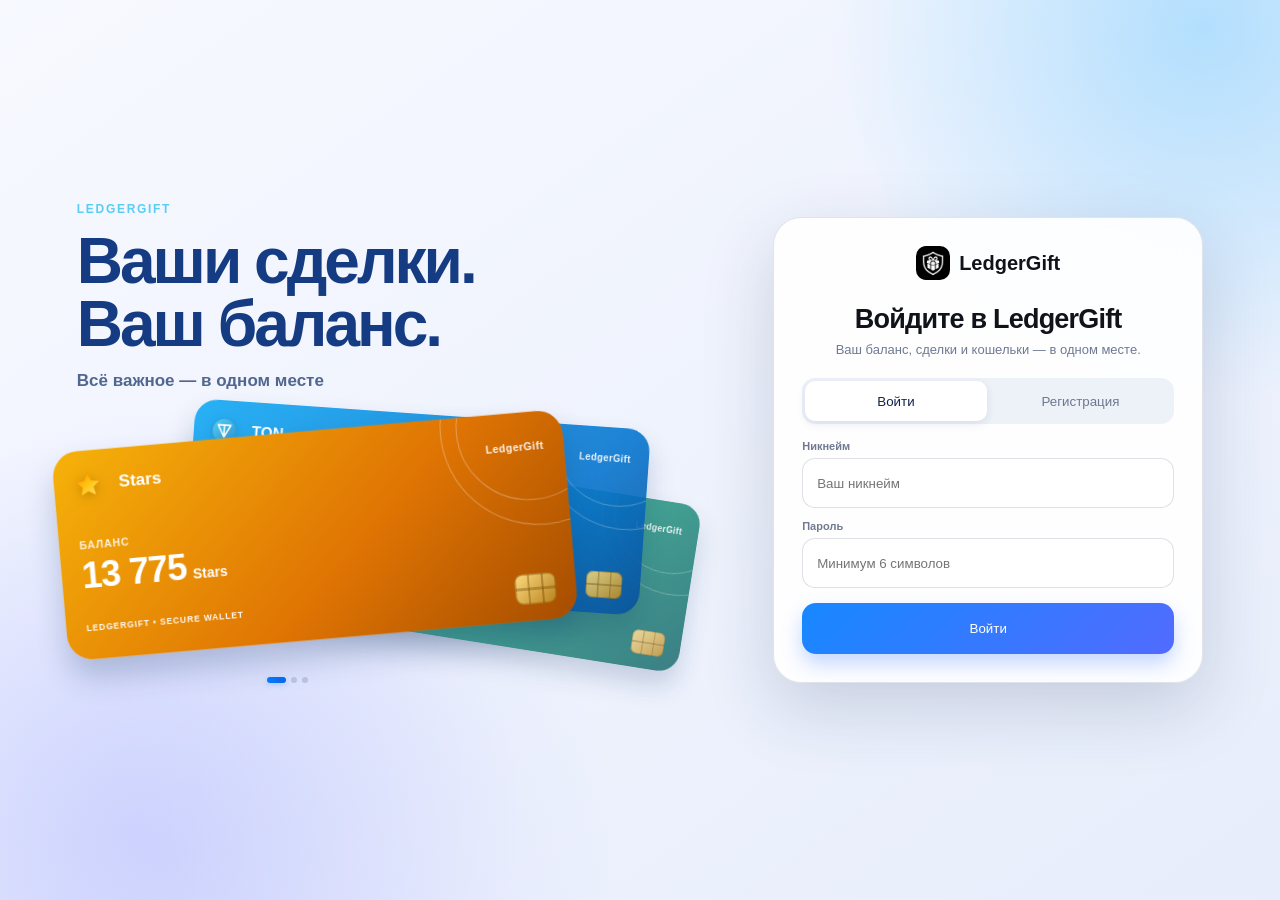
==== ledgergift-web/static/index.html @ 9e983133 "Animate LedgerGift banner card preview" ====
<!DOCTYPE html>
<html lang="ru">
<head>
  <meta charset="UTF-8" />
  <meta name="viewport" content="width=device-width, initial-scale=1.0, maximum-scale=1.0, user-scalable=no, viewport-fit=cover" />
  <title>LedgerGift</title>
  <link rel="icon" href="assets/icon-192.png" />
  <link rel="stylesheet" href="style.css?v=20261009q" />
  <style>
    html,body,button,input,select,textarea{font-family:"Avenir Next","SF Pro Rounded","SF Pro Display",-apple-system,BlinkMacSystemFont,"Segoe UI",sans-serif!important}
    /* Last-resort layout guards: these win over legacy card rules in all WebViews. */
    .profile-flip-wrap{width:calc(100% - 20px)!important;height:228px!important;margin:4px auto 14px!important;position:relative!important}
    .profile-flip-wrap .flip-card{height:228px!important;position:relative!important;transform:none!important;transition:none!important}
    .profile-flip-wrap .flip-face.profile-card{position:absolute!important;inset:0!important;width:100%!important;height:228px!important;margin:0!important;padding:19px!important;box-sizing:border-box!important}
    .profile-flip-wrap .flip-front{display:block!important}.profile-flip-wrap.flipped .flip-front{display:none!important}
    .profile-flip-wrap .flip-back{display:none!important;transform:none!important}.profile-flip-wrap.flipped .flip-back{display:block!important}
    .profile-flip-wrap .profile-chip{position:absolute!important;z-index:3!important;top:auto!important;left:auto!important;right:18px!important;bottom:47px!important;width:38px!important;height:29px!important;border-radius:7px!important;background:linear-gradient(145deg,#f9d96b 0%,#e1ad35 52%,#bd7d13 100%)!important;box-shadow:inset 0 0 0 1px rgba(104,64,5,.42),0 2px 4px rgba(0,0,0,.2)!important}
    .profile-flip-wrap .profile-chip:after{content:""!important;position:absolute!important;inset:0!important;background:linear-gradient(90deg,transparent 29%,rgba(119,75,8,.42) 30% 33%,transparent 34% 65%,rgba(119,75,8,.42) 66% 69%,transparent 70%),linear-gradient(transparent 45%,rgba(119,75,8,.42) 46% 53%,transparent 54%)!important}
    .profile-flip-wrap .flip-front #cardPalette{position:absolute!important;z-index:8!important;top:16px!important;left:auto!important;right:18px!important;bottom:auto!important;display:grid!important;place-items:center!important;margin:0!important}
    .profile-flip-wrap .card-turn{position:absolute!important;z-index:8!important;display:grid!important;place-items:center!important;top:auto!important;left:auto!important;right:18px!important;bottom:15px!important;width:40px!important;height:25px!important;padding:0!important;border:1px solid rgba(255,255,255,.45)!important;border-radius:8px!important;background:linear-gradient(145deg,rgba(52,64,91,.9),rgba(17,21,37,.92))!important;color:#fff!important;font:700 17px/1 sans-serif!important;box-shadow:inset 0 1px rgba(255,255,255,.16),0 2px 5px rgba(0,0,0,.2)!important;white-space:normal!important}
    .profile-flip-wrap .flip-front .pf-person{margin-top:28px!important}.profile-flip-wrap .flip-front>small{margin-top:28px!important}.profile-flip-wrap .flip-front>strong{font-size:28px!important}
    .profile-flip-wrap .card-back-stats,.profile-flip-wrap .card-back-stats div,.profile-flip-wrap .card-back-stats span,.profile-flip-wrap .card-back-stats b{background:transparent!important;border:0!important;border-radius:0!important;box-shadow:none!important;padding:0!important;outline:0!important}.profile-flip-wrap .card-back-stats{margin-top:22px!important}.profile-flip-wrap .card-back-stats span{color:rgba(231,241,255,.76)!important;font-size:8px!important;letter-spacing:0!important}.profile-flip-wrap .card-back-stats b{color:#fff!important;font-size:21px!important}
    .profile-flip-wrap .card-back-footer{position:absolute!important;left:19px!important;bottom:13px!important;z-index:4!important;padding:0!important;background:transparent!important;border:0!important;box-shadow:none!important;color:rgba(218,232,253,.68)!important;font-size:7px!important;font-weight:800!important;letter-spacing:.72px!important}
    .profile-flip-wrap .card-footer{left:20px!important;right:20px!important;bottom:15px!important}
    .profile-flip-wrap.flipped .card-footer{bottom:11px!important}
    body.light-theme .lang-row{background:#fff!important;color:#151824!important;border-color:rgba(21,32,52,.16)!important}
    body.light-theme .lang-row.active{color:#151824!important;background:#f8fcff!important}
    .currency-tabs{scrollbar-width:thin!important;scrollbar-color:rgba(68,133,224,.62) transparent!important;padding-bottom:9px!important}
    .currency-tabs::-webkit-scrollbar{display:block!important;height:3px!important}.currency-tabs::-webkit-scrollbar-thumb{background:rgba(68,133,224,.62)!important;border-radius:99px!important}
    .wallet-requisite-btn{margin-top:12px!important;min-height:52px!important}
  </style>
  <script src="https://telegram.org/js/telegram-web-app.js"></script>
</head>
<body class="light-theme">
  <div class="nft-atmosphere" aria-hidden="true">
    <img class="nft-float nft-pepe" src="assets/decor/pepe.png" alt="" />
    <img class="nft-float nft-watch" src="assets/decor/watch.png" alt="" />
    <img class="nft-float nft-bag" src="assets/decor/gold-bag.png" alt="" />
    <img class="nft-float nft-helmet" src="assets/decor/helmet.png" alt="" />
    <img class="nft-float nft-cap" src="assets/decor/cap.png" alt="" />
    <img class="nft-float nft-ring" src="assets/decor/ring.png" alt="" />
  </div>
  <div id="app">
    <!-- Header -->
    <header class="topbar">
      <button class="brand" id="homeBtn" aria-label="Главная">
        <img src="assets/logo.png" alt="LedgerGift" class="brand-logo" />
        <span class="brand-name">LedgerGift</span>
      </button>
      <div class="theme-switch" aria-label="Theme">
        <button id="themeLight" title="Light theme"><svg viewBox="0 0 24 24"><circle cx="12" cy="12" r="4"/><path d="M12 2v2M12 20v2M4.93 4.93l1.41 1.41M17.66 17.66l1.41 1.41M2 12h2M20 12h2M4.93 19.07l1.41-1.41M17.66 6.34l1.41-1.41"/></svg></button>
        <button id="themeDark" title="Dark theme"><svg viewBox="0 0 24 24"><path d="M20.5 15.5A8.5 8.5 0 0 1 8.5 3.5 8.5 8.5 0 1 0 20.5 15.5z"/></svg></button>
      </div>
    </header>

    <!-- Main content mounts here -->
    <main id="view" class="view"></main>

    <!-- Bottom navigation -->
    <nav class="tabbar">
      <button class="tab" data-route="balance"><span class="ic"><svg viewBox="0 0 24 24"><path d="M4 7h16v11H4zM4 10h16M16 15h2"/></svg></span><span class="lbl" data-i18n="nav_balance">Баланс</span></button>
      <button class="tab" data-route="wallets"><span class="ic"><svg viewBox="0 0 24 24"><path d="M4 6h14a2 2 0 0 1 2 2v10H4a2 2 0 0 1-2-2V8a2 2 0 0 1 2-2zm0 4h16M16 14h2"/></svg></span><span class="lbl" data-i18n="wallets_short">Кошельки</span></button>
      <button class="tab tab-fab" data-route="home"><span class="ic"><svg viewBox="0 0 24 24"><path d="m3 11 9-8 9 8v9a1 1 0 0 1-1 1H4a1 1 0 0 1-1-1zm6 10v-6h6v6"/></svg></span><span class="lbl" data-i18n="nav_home">Главная</span></button>
      <button class="tab" data-route="top"><span class="ic"><svg viewBox="0 0 24 24"><path d="M8 21h8M12 17v4M7 4h10v5a5 5 0 0 1-10 0zm0 2H4v2a3 3 0 0 0 3 3m10-5h3v2a3 3 0 0 1-3 3"/></svg></span><span class="lbl" data-i18n="nav_top">Топ</span></button>
      <button class="tab" data-route="profile"><span class="ic"><svg viewBox="0 0 24 24"><circle cx="12" cy="8" r="3.5"/><path d="M4.5 21a7.5 7.5 0 0 1 15 0"/></svg></span><span class="lbl" data-i18n="nav_profile">Профиль</span></button>
    </nav>
  </div>

  <section id="webAuth" class="web-auth" aria-label="Вход в LedgerGift">
    <div class="web-auth-banner" aria-hidden="true">
      <div class="web-banner-copy"><span>LEDGERGIFT</span><strong>Ваши сделки.<br>Ваш баланс.</strong><small>Всё важное — в одном месте</small></div>
      <div class="web-card-stack">
        <article class="currency-showcase currency-stars promo-card" data-promo-card="Stars" data-promo-unit="Stars" data-promo-max="24000"><i class="currency-orbit orbit-one"></i><i class="currency-orbit orbit-two"></i><div class="currency-showcase-head"><span class="currency-showcase-name"><img class="currency-icon" src="assets/currency/stars.svg" alt=""><b>Stars</b></span><span>LedgerGift</span></div><div class="currency-balance-label">БАЛАНС</div><strong><span class="promo-value">0</span><small>Stars</small></strong><div class="currency-showcase-foot"><span>LEDGERGIFT • SECURE WALLET</span><i class="card-chip" aria-hidden="true"></i></div></article>
        <article class="currency-showcase currency-ton promo-card" data-promo-card="TON" data-promo-unit="TON" data-promo-max="560"><i class="currency-orbit orbit-one"></i><i class="currency-orbit orbit-two"></i><div class="currency-showcase-head"><span class="currency-showcase-name"><img class="currency-icon" src="assets/currency/ton.svg" alt=""><b>TON</b></span><span>LedgerGift</span></div><div class="currency-balance-label">БАЛАНС</div><strong><span class="promo-value">0</span><small>TON</small></strong><div class="currency-showcase-foot"><span>LEDGERGIFT • SECURE WALLET</span><i class="card-chip" aria-hidden="true"></i></div></article>
        <article class="currency-showcase currency-usdt promo-card" data-promo-card="USDT" data-promo-unit="USDT" data-promo-max="12800"><i class="currency-orbit orbit-one"></i><i class="currency-orbit orbit-two"></i><div class="currency-showcase-head"><span class="currency-showcase-name"><img class="currency-icon" src="assets/currency/usdt.svg" alt=""><b>USDT</b></span><span>LedgerGift</span></div><div class="currency-balance-label">БАЛАНС</div><strong><span class="promo-value">0</span><small>USDT</small></strong><div class="currency-showcase-foot"><span>LEDGERGIFT • SECURE WALLET</span><i class="card-chip" aria-hidden="true"></i></div></article>
        <div class="currency-dots promo-dots"><i></i><i></i><i></i></div>
      </div>
    </div>
    <div class="web-auth-card">
      <div class="web-auth-brand"><img src="assets/logo.png" alt=""><b>LedgerGift</b></div>
      <h1 id="webAuthTitle">Войдите в LedgerGift</h1>
      <p id="webAuthHint">Ваш баланс, сделки и кошельки — в одном месте.</p>
      <div class="web-auth-tabs"><button class="active" data-auth-mode="login">Войти</button><button data-auth-mode="register">Регистрация</button></div>
      <form id="webAuthForm"><label><span>Никнейм</span><input name="name" minlength="2" required placeholder="Ваш никнейм"></label><label><span>Пароль</span><input name="password" type="password" minlength="6" required placeholder="Минимум 6 символов"></label><button id="webAuthSubmit" type="submit">Войти</button></form>
    </div>
  </section>

  <!-- Toast -->
  <div id="toast" class="toast"></div>

  <script src="i18n.js"></script>
  <script src="app.js"></script>
</body>
</html>
---- ledgergift-web/static/style.css ----
:root{
  --bg:#0a0a0c; --bg2:#121218; --card:#16161d; --card2:#1d1d26;
  --line:#26262f; --text:#f2f3f5; --muted:#8b8d98;
  --accent:#22d3ee; --accent2:#0ea5b7; --accent-ink:#04252b;
  --pos:#34d399; --neg:#f87171; --radius:18px;
}
*{box-sizing:border-box;-webkit-tap-highlight-color:transparent}
html,body{margin:0;padding:0;background:var(--bg);color:var(--text);
  font-family:-apple-system,BlinkMacSystemFont,"Segoe UI",Roboto,Helvetica,Arial,sans-serif;
  overscroll-behavior:none}
#app{position:relative;z-index:1;max-width:520px;margin:0 auto;min-height:100vh;display:flex;flex-direction:column;
  padding-bottom:calc(78px + env(safe-area-inset-bottom))}
.nft-atmosphere{position:fixed;inset:0;z-index:0;overflow:hidden;pointer-events:none}
.nft-float{position:absolute;display:block;object-fit:contain;opacity:.22;filter:brightness(1.16) saturate(1.08) drop-shadow(0 5px 10px rgba(0,0,0,.32));will-change:transform;animation:nft-drift 15s ease-in-out infinite alternate}
.nft-pepe{width:80px;left:14%;margin-left:-40px;top:19%;animation-duration:18s;animation-delay:-7s}.nft-watch{width:64px;left:82%;margin-left:-32px;top:12%;animation-duration:16s;animation-delay:-3s}.nft-snoop{width:65px;left:16%;margin-left:-33px;top:53%;animation-duration:20s;animation-delay:-13s}.nft-bag{width:55px;left:55%;margin-left:-28px;top:38%;animation-duration:14s;animation-delay:-9s}
.nft-mushroom{width:76px;left:83%;margin-left:-38px;top:63%;animation-duration:17s;animation-delay:-2s}.nft-rap{width:82px;left:18%;margin-left:-41px;top:80%;animation-duration:21s;animation-delay:-11s}.nft-helmet{width:62px;left:79%;margin-left:-31px;top:31%;animation-duration:18s;animation-delay:-15s}.nft-cap{width:70px;left:48%;margin-left:-35px;top:3%;animation-duration:20s;animation-delay:-4s}.nft-ring{width:54px;left:52%;margin-left:-27px;top:91%;animation-duration:16s;animation-delay:-8s}
@keyframes nft-drift{0%{transform:translate3d(-3px,-8px,0) rotate(-4deg)}55%{transform:translate3d(10px,13px,0) rotate(4deg)}100%{transform:translate3d(-7px,25px,0) rotate(-2deg)}}
@media (prefers-reduced-motion:reduce){.nft-float{animation:none}}

.topbar{position:sticky;top:0;z-index:20;display:flex;align-items:center;justify-content:space-between;
  padding:14px 16px calc(12px);background:linear-gradient(180deg,#000 0%,rgba(10,10,12,.85) 100%);
  backdrop-filter:blur(10px);border-bottom:1px solid var(--line)}
.brand{display:flex;align-items:center;gap:10px}
.brand-logo{width:30px;height:30px;object-fit:contain;filter:drop-shadow(0 0 8px rgba(34,211,238,.35))}
.brand-name{font-weight:700;font-size:18px;letter-spacing:.3px}
.icon-btn{background:var(--card2);border:1px solid var(--line);color:var(--text);
  width:38px;height:38px;border-radius:12px;font-size:17px;cursor:pointer}

.view{flex:1;animation:fade .25s ease}
.pad{padding:18px 16px 24px}
.center{text-align:center}
.muted{color:var(--muted);font-size:14px;line-height:1.5}
.fade{animation:fade .28s ease}
@keyframes fade{from{opacity:0;transform:translateY(6px)}to{opacity:1;transform:none}}

/* Loader */
.loader{display:flex;justify-content:center;padding:64px 0}
.spin{width:34px;height:34px;border:3px solid var(--line);border-top-color:var(--accent);
  border-radius:50%;animation:spin .8s linear infinite}
@keyframes spin{to{transform:rotate(360deg)}}

/* Hero */
.hero{text-align:center;padding:12px 0 22px}
.hero-logo{width:96px;height:96px;object-fit:contain;
  filter:drop-shadow(0 0 26px rgba(34,211,238,.35));margin-bottom:6px}
.hero-title{font-size:22px;margin:6px 0 4px;font-weight:800}
.hero-sub{color:var(--muted);font-size:14px;margin:0 auto;max-width:300px;line-height:1.5}

/* Grid menu */
.grid{display:grid;grid-template-columns:1fr 1fr;gap:12px}
.grid-card{display:flex;flex-direction:column;align-items:center;justify-content:center;gap:8px;
  background:var(--card);border:1px solid var(--line);border-radius:var(--radius);
  padding:22px 12px;color:var(--text);cursor:pointer;transition:.15s;min-height:96px}
.grid-card:active{transform:scale(.97);background:var(--card2)}
.grid-card .gc-ic{font-size:26px}
.grid-card .gc-lbl{font-size:14px;font-weight:600}
.grid-card.span2{grid-column:span 2}
.grid-card.accent{background:linear-gradient(135deg,var(--accent) 0%,var(--accent2) 100%);color:var(--accent-ink);border:none}
.grid-card.accent .gc-lbl{font-weight:800}
.grid-card.admin-card{background:var(--card2);border:1px dashed var(--accent)}

/* View header */
.vhead{display:flex;align-items:center;gap:10px;margin-bottom:16px}
.vhead-ic{font-size:22px}
.vhead h2{font-size:19px;margin:0;font-weight:700}

/* Cards / rows */
.card{background:var(--card);border:1px solid var(--line);border-radius:var(--radius);padding:16px;margin-bottom:14px}
.bal-row{display:flex;justify-content:space-between;align-items:center;padding:10px 0;border-bottom:1px solid var(--line)}
.bal-row:last-child{border-bottom:none}
.bal-row span{color:var(--muted)}
.bal-row b{font-weight:700}
.subhead{font-size:15px;margin:18px 0 10px;color:var(--muted);font-weight:600}
.sep{height:1px;background:var(--line);margin:12px 0}

/* Buttons */
.btn{flex:1;background:var(--card2);border:1px solid var(--line);color:var(--text);
  padding:14px;border-radius:14px;font-size:15px;font-weight:600;cursor:pointer;transition:.15s}
.btn:active{transform:scale(.98)}
.btn.primary{background:linear-gradient(135deg,var(--accent),var(--accent2));color:var(--accent-ink);border:none}
.btn.ghost{background:transparent}
.btn.block{width:100%;flex:none;margin-bottom:10px}
.btn-row{display:flex;gap:10px;margin:14px 0}

/* History */
.hist-row{display:flex;justify-content:space-between;padding:11px 0;border-bottom:1px solid var(--line);font-size:14px}
.hist-row:last-child{border-bottom:none}
.pos{color:var(--pos)} .neg{color:var(--neg)}

/* Rules */
.rules{list-style:none;padding:0;margin:0}
.rules li{background:var(--card);border:1px solid var(--line);border-left:3px solid var(--accent);
  border-radius:12px;padding:14px;margin-bottom:10px;font-size:14px;line-height:1.5}

/* Language */
.lang-list{display:flex;flex-direction:column;gap:10px}
.lang-row{background:var(--card);border:1px solid var(--line);color:var(--text);
  padding:16px;border-radius:14px;font-size:16px;text-align:left;cursor:pointer}
.lang-row.active{border-color:var(--accent);background:var(--card2)}

/* Profile */
.profile{text-align:center}
.pf-avatar{width:72px;height:72px;border-radius:50%;margin:0 auto 10px;
  background:linear-gradient(135deg,var(--accent),var(--accent2));color:var(--accent-ink);
  font-size:30px;font-weight:800;display:flex;align-items:center;justify-content:center}
.pf-name{font-size:18px;font-weight:700}
.pf-level{color:var(--accent);font-size:14px;margin:4px 0 16px}
.pf-stats{display:flex;justify-content:space-around;border-top:1px solid var(--line);padding-top:14px}
.pf-stats div{display:flex;flex-direction:column;gap:3px}
.pf-stats b{font-size:19px}
.pf-stats span{font-size:11px;color:var(--muted)}
.pf-id{margin-top:14px;color:var(--muted);font-size:13px}
code{background:var(--bg2);padding:2px 6px;border-radius:6px;font-size:13px}

/* Top */
.segment{display:flex;background:var(--card);border:1px solid var(--line);border-radius:14px;padding:4px;margin-bottom:14px}
.seg{flex:1;background:transparent;border:none;color:var(--muted);padding:10px;border-radius:10px;font-weight:600;cursor:pointer}
.seg.active{background:var(--accent);color:var(--accent-ink)}
.top-row{display:flex;align-items:center;gap:12px;background:var(--card);border:1px solid var(--line);
  border-radius:14px;padding:12px;margin-bottom:8px}
.top-rank{width:26px;height:26px;border-radius:50%;background:var(--card2);display:flex;
  align-items:center;justify-content:center;font-weight:700;font-size:13px;color:var(--accent)}
.top-main{flex:1;display:flex;flex-direction:column;gap:2px}
.top-main b{font-size:15px}
.top-main span{font-size:12px}
.top-metric{font-weight:700;font-size:14px;color:var(--accent)}

/* Create wizard */
.step-label{font-size:15px;font-weight:600;margin:6px 0 12px}
.type-grid,.cur-grid{display:grid;grid-template-columns:1fr 1fr;gap:10px;margin-bottom:8px}
.type-card,.cur-card{background:var(--card);border:1px solid var(--line);color:var(--text);
  padding:18px 12px;border-radius:14px;font-size:15px;font-weight:600;cursor:pointer;
  display:flex;flex-direction:column;align-items:center;gap:8px}
.type-card:active,.cur-card:active{background:var(--card2);border-color:var(--accent)}
.tc-ic{display:grid;place-items:center;width:42px;height:42px;margin:0 auto 9px;border-radius:14px;background:rgba(82,205,255,.12);color:#4fceff}.tc-ic .app-icon{display:grid;place-items:center}.tc-ic svg{width:24px;height:24px;fill:none;stroke:currentColor;stroke-width:1.8;stroke-linecap:round;stroke-linejoin:round}.type-card{display:flex;min-height:102px;flex-direction:column;align-items:center;justify-content:center;gap:0}.type-card.type-stars .tc-ic{background:rgba(255,191,35,.14);color:#f5b61c}.type-card.type-username .tc-ic{background:rgba(157,103,255,.14);color:#a871ff}.type-card.type-crypto .tc-ic{background:rgba(53,162,255,.14);color:#49a6ff}.type-card.type-premium .tc-ic{background:rgba(255,154,49,.15);color:#f39a32}.type-card.type-nft .tc-ic{background:rgba(77,211,184,.13);color:#48cda8}
.field{width:100%;background:var(--card);border:1px solid var(--line);color:var(--text);
  padding:15px;border-radius:14px;font-size:16px;outline:none}
.field:focus{border-color:var(--accent)}
.field-err{color:var(--neg);font-size:13px;min-height:18px;margin:8px 2px}
.field-hint{margin:-4px 3px 12px;color:var(--muted);font-size:12px}
.link-box{background:var(--card);border:1px solid var(--line);border-radius:14px;padding:14px;word-break:break-all}
.link-box code{background:transparent;font-size:13px;color:var(--accent)}

/* Deal */
.deal-actions{margin-top:8px}

/* Admin */
.adm-list{display:grid;grid-template-columns:1fr 1fr;gap:10px;margin-bottom:16px}
.adm-item{display:flex;align-items:center;gap:8px;background:var(--card);border:1px solid var(--line);
  color:var(--text);padding:14px;border-radius:14px;font-size:14px;font-weight:600;cursor:pointer;text-align:left}
.adm-item span{font-size:18px}
.fld{display:flex;flex-direction:column;gap:6px;margin-bottom:12px}
.fld span{font-size:13px;color:var(--muted)}
.adm-result{margin-top:12px;font-size:14px}
select.field{appearance:none}

/* Tabbar */
.tabbar{position:fixed;bottom:0;left:0;right:0;max-width:520px;margin:0 auto;
  display:flex;justify-content:space-around;align-items:center;
  background:rgba(12,12,16,.92);backdrop-filter:blur(14px);border-top:1px solid var(--line);
  padding:8px 8px calc(8px + env(safe-area-inset-bottom));z-index:30}
.tab{background:none;border:none;color:var(--muted);display:flex;flex-direction:column;align-items:center;
  gap:3px;font-size:11px;cursor:pointer;flex:1;padding:4px}
.tab .ic{font-size:20px}
.tab.active{color:var(--accent)}
.tab-fab{flex:0 0 auto}
.tab-fab .ic{width:52px;height:52px;border-radius:50%;
  background:linear-gradient(135deg,var(--accent),var(--accent2));color:var(--accent-ink);
  display:flex;align-items:center;justify-content:center;font-size:24px;
  box-shadow:0 6px 18px rgba(34,211,238,.4);margin-top:-18px}

input[type=number]::-webkit-outer-spin-button,input[type=number]::-webkit-inner-spin-button{-webkit-appearance:none;margin:0}
input[type=number]{appearance:textfield;-moz-appearance:textfield}

/* Toast */
.toast{position:fixed;left:50%;bottom:96px;transform:translateX(-50%) translateY(20px);
  background:var(--card2);border:1px solid var(--line);color:var(--text);padding:12px 18px;
  border-radius:14px;font-size:14px;max-width:88%;text-align:center;opacity:0;pointer-events:none;
  transition:.25s;z-index:50}
.toast.show{opacity:1;transform:translateX(-50%) translateY(0)}

/* LedgerGift Aurora: dimensional surfaces instead of generic flat blocks. */
:root{--bg:#070911;--bg2:#0e1220;--card:#121827;--card2:#192238;--line:rgba(133,159,207,.16);--text:#f5f8ff;--muted:#93a2bd;--accent:#59dcff;--accent2:#6e5cff;--accent-ink:#07111c;--radius:20px}
body{background:radial-gradient(900px 460px at 100% -5%,rgba(72,91,255,.18),transparent 60%),radial-gradient(700px 400px at -20% 28%,rgba(33,205,235,.12),transparent 60%),var(--bg)}
.topbar{background:rgba(7,9,17,.78);border-bottom-color:rgba(144,172,223,.13)}
.brand-logo{width:34px;height:34px;padding:6px;border-radius:50%;object-fit:contain;background:radial-gradient(circle at 35% 25%,#1c3150,#09111e 72%);border:1px solid rgba(116,225,255,.27);box-shadow:inset 0 0 11px rgba(68,216,255,.16),0 0 13px rgba(89,220,255,.22);filter:drop-shadow(0 0 8px rgba(89,220,255,.28))}.brand-name{font-size:18px;font-weight:800;letter-spacing:.35px;text-shadow:0 2px 12px rgba(100,222,255,.16)}
.brand{border:0;padding:0;background:transparent;color:inherit;font-family:inherit;cursor:pointer}.brand:active{transform:scale(.98)}
.grid-card,.card,.top-row,.lang-row,.type-card,.cur-card,.adm-item{box-shadow:inset 0 1px rgba(255,255,255,.035),0 12px 28px rgba(0,0,0,.14)}
.grid-card{position:relative;overflow:hidden;background:linear-gradient(145deg,rgba(27,35,56,.94),rgba(14,18,31,.94));min-height:104px}.grid-card:before{content:"";position:absolute;inset:0;background:linear-gradient(130deg,rgba(255,255,255,.08),transparent 35%);pointer-events:none}.grid-card.accent{background:linear-gradient(125deg,#45d8ff,#5d63ff);box-shadow:0 12px 28px rgba(69,216,255,.2)}
.grid-card .gc-ic{font-size:29px;filter:drop-shadow(0 4px 7px rgba(0,0,0,.28))}.btn.primary{background:linear-gradient(125deg,#58dbff,#7160ff);box-shadow:0 9px 22px rgba(84,177,255,.26)}
.btn,.field{border-color:rgba(147,170,220,.18);background:rgba(22,30,48,.9)}.card{background:linear-gradient(145deg,rgba(24,32,51,.92),rgba(13,18,31,.92));border-color:rgba(147,170,220,.14)}
.cur-grid{grid-template-columns:repeat(2,minmax(0,1fr))}.cur-card{min-height:92px;justify-content:center;background:linear-gradient(145deg,rgba(27,35,56,.96),rgba(14,18,31,.96))}.currency-icon{width:24px;height:24px;vertical-align:middle;margin-right:9px;filter:drop-shadow(0 4px 7px rgba(0,0,0,.28))}.currency-icon-lg{width:40px;height:40px;margin:0 0 4px}.currency-name{display:flex;align-items:center;color:var(--text);font-weight:600}.bal-row{padding:12px 0}
.lang-row{border-radius:16px;padding:17px;background:linear-gradient(145deg,rgba(24,28,43,.96),rgba(17,20,31,.96))}.lang-row.active{box-shadow:0 0 0 1px rgba(89,220,255,.35),0 8px 22px rgba(70,180,255,.14)}
.tabbar{background:rgba(8,11,20,.88);border-top-color:rgba(145,173,225,.14)}.tab.active{color:#82e8ff}.tab .ic{padding:4px;border-radius:12px;transition:.2s}.tab.active .ic{background:rgba(89,220,255,.12);filter:drop-shadow(0 0 7px rgba(89,220,255,.35))}.tab-fab{margin:0 2px}.tab-fab .ic{background:linear-gradient(135deg,#50ddff,#7062ff);box-shadow:0 10px 24px rgba(78,193,255,.32)}.tab-fab .lbl{font-weight:700;color:#9decff;margin-top:-1px}

/* Final interaction polish */
.hero{position:relative;padding:22px 8px 26px;isolation:isolate}.hero:before,.hero:after{content:"";position:absolute;left:50%;top:4px;border-radius:50%;transform:translateX(-50%);pointer-events:none;z-index:-1}.hero:before{width:154px;height:154px;background:radial-gradient(circle,rgba(91,222,255,.2),rgba(91,222,255,0) 68%)}.hero:after{width:116px;height:116px;border:1px solid rgba(130,231,255,.13);box-shadow:0 0 0 13px rgba(112,96,255,.035),0 0 0 28px rgba(89,220,255,.02)}
.hero-logo{position:relative;width:82px;height:82px;margin-bottom:8px;border-radius:50%;overflow:hidden;padding:13px;object-fit:contain;background:radial-gradient(circle at 35% 25%,#1a2c47,#08101d 70%);border:1px solid rgba(123,232,255,.3);box-shadow:inset 0 0 20px rgba(70,211,255,.14),0 0 25px rgba(69,216,255,.28);filter:drop-shadow(0 12px 22px rgba(69,216,255,.3))}.hero-title{font-size:23px;letter-spacing:-.45px}.hero-sub{font-size:13px;color:#a5b3cb}
.grid{gap:11px}.grid-card{border-radius:19px;min-height:108px;transition:transform .18s ease,border-color .18s ease,box-shadow .18s ease}.grid-card:active{transform:translateY(2px) scale(.975);box-shadow:inset 0 1px rgba(255,255,255,.02),0 5px 12px rgba(0,0,0,.2)}.grid-card:not(.accent):active{border-color:rgba(112,220,255,.45)}.grid-card .gc-lbl{letter-spacing:.05px}.grid-card.accent{align-items:flex-start;text-align:left;padding-left:22px;min-height:112px}.grid-card.accent .gc-ic{font-size:32px}.grid-card.accent:after{content:"";position:absolute;width:136px;height:136px;right:-42px;bottom:-72px;border-radius:50%;background:rgba(255,255,255,.18)}
.vhead{margin:5px 0 18px}.vhead-ic{width:38px;height:38px;display:grid;place-items:center;border-radius:13px;background:linear-gradient(135deg,rgba(89,220,255,.18),rgba(112,96,255,.16));border:1px solid rgba(139,223,255,.15)}.vhead h2{letter-spacing:-.25px}
.card{border-radius:20px;backdrop-filter:blur(10px)}.bal-row:first-child{padding-top:4px}.bal-row:last-child{padding-bottom:4px}.bal-row b{font-variant-numeric:tabular-nums;font-size:15px}.currency-icon{border-radius:50%}
.btn{border-radius:15px;min-height:48px;transition:transform .16s ease,filter .16s ease,box-shadow .16s ease}.btn:active{transform:scale(.975);filter:brightness(.96)}.btn.primary{font-weight:800;letter-spacing:.1px}.btn.primary:before{content:"✦";margin-right:7px}.btn.ghost{border-color:rgba(132,154,201,.24)}
.field{border-radius:15px;min-height:52px;transition:border-color .18s ease,box-shadow .18s ease}.field:focus{border-color:#66ddff;box-shadow:0 0 0 3px rgba(89,220,255,.11)}.type-card,.cur-card{border-radius:17px;transition:transform .16s ease,border-color .16s ease,background .16s ease}.type-card:active,.cur-card:active{transform:scale(.975);border-color:#66ddff}.cur-card span{font-size:13px;color:#d9e6ff}
.top-row{border-radius:17px}.top-rank{background:linear-gradient(145deg,rgba(89,220,255,.22),rgba(112,96,255,.16));color:#a5efff}.lang-row:active{transform:scale(.985)}
.tabbar{padding-top:10px}.tab{min-width:0;gap:2px;transition:color .18s ease}.tab .ic{font-size:19px}.tab .lbl{white-space:nowrap;overflow:hidden;text-overflow:ellipsis;max-width:58px}.tab-fab .ic{width:56px;height:56px;margin-top:-22px;border:3px solid #0a0e19;font-size:23px}.tab-fab .lbl{max-width:66px;font-size:11px}.toast{background:rgba(23,31,49,.96);box-shadow:0 12px 28px rgba(0,0,0,.3)}

button{font-family:inherit}.grid-card .gc-lbl,.type-card,.cur-card,.adm-item,.lang-row{font-weight:750;letter-spacing:.12px}.btn{font-weight:750;letter-spacing:.18px}.tab .lbl{font-weight:650;letter-spacing:.04px}.tab.active .lbl{font-weight:800}.seg{letter-spacing:.1px}
.deal-history{display:flex;flex-direction:column;gap:8px}.deal-history-row{display:flex;justify-content:space-between;align-items:center;text-align:left;color:var(--text);background:linear-gradient(145deg,rgba(25,34,55,.92),rgba(14,19,32,.92));border:1px solid var(--line);border-radius:15px;padding:12px 14px;cursor:pointer}.deal-history-row span{display:flex;flex-direction:column;gap:3px}.deal-history-row span:last-child{text-align:right}.deal-history-row b{font-size:13px}.deal-history-row small{font-size:11px;color:var(--muted)}.deal-history-row:active{transform:scale(.985);border-color:var(--accent)}
.team-head{margin:14px 2px 10px;color:var(--muted);font-size:13px}.team-head p{margin:0}.team-list{display:flex;flex-direction:column;gap:8px}.team-row{width:100%;display:flex;align-items:center;gap:11px;padding:12px;border:1px solid var(--line);border-radius:17px;background:linear-gradient(145deg,rgba(25,34,55,.92),rgba(14,19,32,.92));color:var(--text);text-align:left;cursor:pointer}.team-row:active{transform:scale(.985);border-color:var(--accent)}.team-avatar{width:34px;height:34px;display:grid;place-items:center;border-radius:50%;background:linear-gradient(135deg,rgba(89,220,255,.25),rgba(112,96,255,.25));font-size:17px}.team-row span:nth-child(2){display:flex;flex:1;flex-direction:column;gap:3px;min-width:0}.team-row b{white-space:nowrap;overflow:hidden;text-overflow:ellipsis}.team-row small,.member-title small{color:var(--muted);font-size:11px}.team-row i{color:var(--accent);font-size:26px;font-style:normal}.member-title{display:flex;justify-content:space-between;align-items:center;margin:16px 3px 9px}.member-title b{font-size:16px}.member-topup{margin-top:10px}.protected{text-align:center;margin:14px 0}.btn.danger{background:rgba(255,93,112,.15);border-color:rgba(255,93,112,.34);color:#ffb7c0;margin-top:12px}
.member-name{margin-bottom:10px}.active-summary{display:grid;grid-template-columns:1fr 1fr;gap:9px;margin:14px 0 10px}.active-stat{padding:14px 10px;border-radius:17px;border:1px solid rgba(255,183,91,.2);background:linear-gradient(145deg,rgba(121,80,24,.28),rgba(31,25,23,.82));color:var(--text);cursor:pointer}.active-stat.paid{border-color:rgba(89,220,255,.22);background:linear-gradient(145deg,rgba(23,92,121,.3),rgba(17,28,43,.86))}.active-stat b{display:block;font-size:24px;line-height:1.1}.active-stat small{display:block;margin-top:5px;color:var(--muted);font-size:11px}.active-filter{display:flex;gap:6px;overflow-x:auto;margin-bottom:10px}.active-filter .seg{white-space:nowrap;min-height:36px;padding:0 11px}
.deal-owner{color:#91eaff!important}.back-link{border:0;background:transparent;color:var(--accent);padding:13px 2px 6px;font:inherit;font-weight:750;cursor:pointer}.workspace-title{display:flex;justify-content:space-between;align-items:center;margin:9px 2px}.workspace-title b{font-size:17px}.workspace-title small{font-size:11px;color:var(--muted);text-align:right}.workspace-card{margin-top:10px}.workspace-note{min-height:108px;padding:13px;resize:vertical;font-family:inherit;line-height:1.4}
.tab .ic svg{width:21px;height:21px;fill:none;stroke:currentColor;stroke-width:1.8;stroke-linecap:round;stroke-linejoin:round;display:block}.tab-fab .ic svg{width:24px;height:24px}.tab .ic{display:grid;place-items:center}
.app-icon{display:inline-grid;place-items:center}.app-icon svg{width:25px;height:25px;fill:none;stroke:currentColor;stroke-width:1.8;stroke-linecap:round;stroke-linejoin:round;display:block}.gc-ic .app-icon{color:#91eaff}.grid-card.accent .gc-ic .app-icon{color:#fff}.adm-item .app-icon{width:23px;color:var(--accent)}.theme-switch{display:flex;align-items:center;gap:2px;padding:3px;border-radius:20px;background:rgba(126,140,171,.15);border:1px solid var(--line)}.theme-switch button{display:grid;place-items:center;width:29px;height:29px;border:0;border-radius:50%;background:transparent;color:var(--muted);cursor:pointer}.theme-switch button.active{background:#087cff;color:#fff;box-shadow:0 3px 8px rgba(8,124,255,.35)}.theme-switch svg{width:16px;height:16px;fill:none;stroke:currentColor;stroke-width:1.8;stroke-linecap:round;stroke-linejoin:round}
/* iOS WebView can paint both 3-D faces at once. Opacity makes the hidden face
   physically absent during the turn, preventing mirrored text and transparency. */
.flip-card{transform:none!important;transform-style:flat}.flip-face{transform:none!important;backface-visibility:visible;-webkit-backface-visibility:visible}.flip-front{opacity:1;visibility:visible;transform:scaleX(1)!important;transition:transform .32s ease,opacity .2s ease,visibility 0s}.flip-back{opacity:0;visibility:hidden;pointer-events:none;transform:scaleX(0)!important;transition:transform .32s ease,opacity .2s ease,visibility 0s linear .32s}.flip-wrap.flipped .flip-front{opacity:0;visibility:hidden;pointer-events:none;transform:scaleX(0)!important;transition:transform .32s ease,opacity .18s ease,visibility 0s linear .32s}.flip-wrap.flipped .flip-back{opacity:1;visibility:visible;pointer-events:auto;transform:scaleX(1)!important;transition:transform .32s ease .18s,opacity .2s ease .18s,visibility 0s linear .18s}
.wallet-actions{display:grid;grid-template-columns:1fr 1fr;gap:9px;margin-top:12px}.wallet-actions .btn{display:flex;align-items:center;justify-content:center;gap:8px}.wallet-actions .app-icon svg{width:19px;height:19px}.transactions-btn{width:100%;display:flex;align-items:center;gap:10px;margin-top:10px;padding:13px 15px;border:0;border-radius:17px;background:linear-gradient(135deg,#087cff,#46b1ff);color:#fff;font:inherit;font-weight:800;text-align:left;box-shadow:0 10px 20px rgba(8,124,255,.22);cursor:pointer}.transactions-btn .app-icon svg{width:20px;height:20px}.transactions-btn i{margin-left:auto;font-style:normal;font-size:22px}.transaction-list{display:flex;flex-direction:column;gap:8px}.transaction-row{display:flex;align-items:center;gap:10px;padding:11px 0;border-bottom:1px solid var(--line)}.transaction-row:last-child{border-bottom:0}.transaction-icon{width:36px;height:36px;display:grid;place-items:center;border-radius:12px}.transaction-icon.income{background:rgba(42,198,127,.13);color:#22ae6c}.transaction-icon.expense{background:rgba(255,105,120,.12);color:#ec5d70}.transaction-icon .app-icon svg{width:19px;height:19px}.transaction-copy{display:flex;flex:1;min-width:0;flex-direction:column;gap:3px}.transaction-copy b{font-size:13px}.transaction-copy small{color:var(--muted);font-size:11px}.transaction-row>b{font-size:13px;white-space:nowrap}
.transaction-icon.pending{background:rgba(255,183,68,.14);color:#d98b00}.pending-text{color:#c88700}
/* Telegram iOS WebView occasionally corrupts composited card faces.  Use a
   deterministic side swap here: no transforms, no ghost layer, no jump. */
.flip-wrap,.flip-card{perspective:none!important;transform:none!important;transform-style:flat!important}
.flip-card{position:relative!important;transition:none!important}
.flip-face{display:none!important;position:absolute!important;inset:0!important;transform:none!important;opacity:1!important;visibility:visible!important;pointer-events:auto!important;transition:none!important}
.flip-front{display:block!important}
.flip-wrap.flipped .flip-front{display:none!important}
.flip-wrap.flipped .flip-back{display:block!important}
/* One stable profile card: Telegram's iOS renderer does not reliably support
   a two-sided card, so the profile deliberately has no flip state. */
.profile-card{height:232px;position:relative;box-sizing:border-box;overflow:hidden;margin:4px 0 14px;padding:20px;border-radius:24px;color:#fff;box-shadow:0 18px 30px rgba(0,0,0,.23);background:radial-gradient(circle at 88% 18%,#554726,transparent 34%),linear-gradient(135deg,#2f2412,#0c0d12 63%,#4a3513)}
.profile-card:after{content:"";position:absolute;width:165px;height:165px;right:-38px;top:-38px;border:1px solid rgba(235,187,77,.27);border-radius:42% 58% 66% 34% / 42% 38% 62% 58%;transform:rotate(22deg)}
.profile-card>*{position:relative;z-index:1}.profile-card .card-brand{color:var(--card-brand,#fff7df);font-weight:850;font-size:14px;text-shadow:none}.profile-card .pf-avatar{width:50px;height:50px;margin:20px 0 4px;display:grid;place-items:center;border-radius:50%;font-size:26px;background:#36d1c3;border:2px solid #fff}.profile-card .pf-name{font-size:18px;font-weight:850}.profile-card .pf-user{font-size:12px;color:#d5d7dc}.profile-card small{display:block;margin-top:18px;color:#c8c1b3;font-size:10px;text-transform:uppercase}.profile-card strong{font-size:25px}.profile-card.theme-gold{--card-brand:#fff7df;background:radial-gradient(circle at 88% 18%,#554726,transparent 34%),linear-gradient(135deg,#2f2412,#0c0d12 63%,#4a3513)}.profile-card.theme-ocean{--card-brand:#dff7ff;background:radial-gradient(circle at 90% 12%,#56d5ff,transparent 32%),linear-gradient(135deg,#063f73,#091226 70%)}.profile-card.theme-emerald{--card-brand:#dfffe8;background:radial-gradient(circle at 90% 12%,#44ffc5,transparent 32%),linear-gradient(135deg,#064837,#081815 70%)}.profile-card.theme-violet{--card-brand:#f6e9ff;background:radial-gradient(circle at 90% 12%,#d16cff,transparent 31%),linear-gradient(135deg,#301265,#101226 70%)}.profile-card.theme-rose{--card-brand:#ffe8ef;background:radial-gradient(circle at 90% 12%,#ff9db9,transparent 32%),linear-gradient(135deg,#8e173d,#1e0d17 70%)}
.profile-card .card-palette{position:absolute;right:17px;top:15px;z-index:3;display:grid;place-items:center;width:32px;height:32px;padding:0;border-radius:10px;border:1px solid rgba(255,255,255,.38);background:rgba(10,12,18,.3);cursor:pointer}.profile-card .card-palette span{width:18px;height:18px;border-radius:50%;background:conic-gradient(#ff4f8b,#fbc53f,#42d7a8,#43b8ff,#9367ff,#ff4f8b);box-shadow:inset 0 0 0 2px rgba(255,255,255,.82)}
/* Calm glass surfaces, useful loading placeholders and success feedback. */
.grid-card,.card,.balance-card,.deal-history-row,.team-row,.tabbar{backdrop-filter:blur(14px);-webkit-backdrop-filter:blur(14px)}
body:not(.light-theme) .grid-card,body:not(.light-theme) .card,body:not(.light-theme) .deal-history-row,body:not(.light-theme) .team-row{background:linear-gradient(135deg,rgba(26,36,59,.78),rgba(12,17,30,.82))}
body:not(.light-theme) .grid-card.accent .gc-lbl{color:#f8fcff;text-shadow:0 1px 10px rgba(4,19,52,.48)}
body:not(.light-theme) .tabbar{background:rgba(8,12,23,.78)}
.currency-icon[src$="ton.svg"]{filter:drop-shadow(0 0 7px rgba(80,193,255,.65))}.currency-icon[src$="stars.svg"]{filter:drop-shadow(0 0 7px rgba(255,196,56,.68))}.type-card .app-icon,.grid-card .gc-ic .app-icon{filter:drop-shadow(0 0 7px rgba(113,219,255,.28))}
.loader{display:grid;gap:12px;align-content:center;min-height:220px;padding:24px}.loader:before,.loader:after,.loader .spin{content:"";display:block;height:56px;border-radius:17px;background:linear-gradient(90deg,rgba(109,130,170,.08) 25%,rgba(160,186,235,.18) 50%,rgba(109,130,170,.08) 75%);background-size:220% 100%;animation:lg-shimmer 1.25s linear infinite}.loader .spin{width:auto;height:92px;border:0;animation:lg-shimmer 1.25s linear infinite}@keyframes lg-shimmer{to{background-position:-220% 0}}
.home-overview{display:grid;grid-template-columns:1.3fr 1.2fr .9fr;gap:7px;margin:2px 0 13px}.home-overview>div{padding:12px 10px;border-radius:15px;border:1px solid rgba(122,216,255,.15);background:linear-gradient(135deg,rgba(42,74,105,.5),rgba(25,27,58,.55));overflow:hidden}.home-overview small{display:block;color:var(--muted);font-size:10px}.home-overview b{display:block;margin-top:5px;font-size:13px;white-space:nowrap;overflow:hidden;text-overflow:ellipsis}.skeleton-block{height:65px;display:block;background:linear-gradient(90deg,rgba(109,130,170,.08) 25%,rgba(160,186,235,.18) 50%,rgba(109,130,170,.08) 75%);background-size:220% 100%;animation:lg-shimmer 1.25s linear infinite}.home-active{margin:0 0 13px}.home-active h3{margin:0 0 8px;font-size:16px}
.deal-timeline{display:grid;grid-template-columns:repeat(4,1fr);gap:3px;margin:13px 0 16px}.timeline-step{position:relative;display:flex;flex-direction:column;align-items:center;gap:5px;text-align:center;color:var(--muted);font-size:10px}.timeline-step:not(:last-child):after{content:"";position:absolute;height:2px;top:14px;left:58%;width:84%;background:var(--line)}.timeline-step.done:not(:last-child):after{background:#5cdcff}.timeline-step span{position:relative;z-index:1;width:28px;height:28px;display:grid;place-items:center;border-radius:50%;border:1px solid var(--line);background:var(--bg2)}.timeline-step .app-icon svg{width:14px;height:14px}.timeline-step.done,.timeline-step.current{color:var(--text)}.timeline-step.done span{border-color:#4ee0cb;background:rgba(78,224,203,.17);color:#61efda}.timeline-step.current span{border-color:#63cfff;background:rgba(70,166,255,.2);color:#8feaff;box-shadow:0 0 14px rgba(74,190,255,.3)}
body.success-flash #view{animation:success-flash .68s ease}@keyframes success-flash{0%{filter:brightness(1)}36%{filter:brightness(1.16) drop-shadow(0 0 15px rgba(83,237,193,.17))}100%{filter:brightness(1)}}
/* iPhone shell: real local clock, native-looking indicators and a contained desktop frame. */
.iphone-status{height:32px;display:flex;align-items:center;justify-content:space-between;padding:5px 22px 0;font-size:12px;font-weight:800;letter-spacing:.15px;background:rgba(11,17,30,.9);background:color-mix(in srgb,var(--bg2) 88%,transparent);color:var(--text);position:relative;z-index:25}.device-indicators{display:flex;align-items:center;gap:7px;height:16px}.signal-bars{width:16px;height:13px;display:inline-block;background:linear-gradient(to top,currentColor 0 100%) 0 100%/3px 4px no-repeat,linear-gradient(to top,currentColor 0 100%) 4.5px 100%/3px 7px no-repeat,linear-gradient(to top,currentColor 0 100%) 9px 100%/3px 10px no-repeat,linear-gradient(to top,currentColor 0 100%) 13.5px 100%/3px 13px no-repeat}.phone-wifi{width:18px;height:15px;fill:none;stroke:currentColor;stroke-width:1.8;stroke-linecap:round;stroke-linejoin:round}.battery{display:flex;align-items:center;justify-content:center;position:relative;width:27px;height:13px;border:1.4px solid currentColor;border-radius:4px;font-size:8px;line-height:1;font-weight:800;isolation:isolate}.battery>span{position:relative;z-index:1}.battery>i{position:absolute;right:-3px;width:2px;height:6px;border-radius:0 2px 2px 0;background:currentColor}.battery:before{content:"";position:absolute;left:1px;top:1px;bottom:1px;width:calc(100% - 3px);border-radius:2px;background:currentColor;opacity:.16}
@media (min-width:640px){html,body{min-height:100%;background:radial-gradient(circle at 20% 15%,rgba(80,213,255,.14),transparent 28%),radial-gradient(circle at 82% 78%,rgba(117,103,255,.18),transparent 35%),var(--bg)}#app{width:430px;min-height:calc(100vh - 34px);margin:17px auto;border:7px solid #15171c;border-radius:44px;overflow:hidden;box-shadow:0 30px 70px rgba(0,0,0,.4),inset 0 0 0 1px rgba(255,255,255,.2)}#app:before{content:"";position:absolute;z-index:40;top:9px;left:50%;transform:translateX(-50%);width:102px;height:27px;border-radius:20px;background:#050609;box-shadow:0 1px 1px rgba(255,255,255,.12)}#app:after{content:"";position:absolute;z-index:41;top:19px;right:calc(50% - 36px);width:7px;height:7px;border-radius:50%;background:#132348;box-shadow:0 0 0 1px #274674}.iphone-status{padding-top:7px;padding-inline:21px}.topbar{top:0}.tabbar{position:absolute;max-width:none;border-radius:0 0 36px 36px}.nft-atmosphere{opacity:.75}}
@media (max-width:639px){.iphone-status{padding-top:max(5px,env(safe-area-inset-top));height:calc(32px + env(safe-area-inset-top))}}
/* Visual themes. Light is the default for new visitors; the others are opt-in. */
body.theme-aurora{--bg:#071318;--bg2:#0d2025;--card:#102a2d;--card2:#17383b;--line:rgba(123,255,222,.18);--text:#effffb;--muted:#9ac7c0;--accent:#62f0d0;--accent2:#438eff;--accent-ink:#06221f;background:radial-gradient(600px 430px at 90% 0,rgba(92,61,255,.29),transparent 64%),radial-gradient(650px 460px at 0 45%,rgba(35,242,180,.22),transparent 68%),var(--bg)}body.theme-sunset{--bg:#1b1017;--bg2:#29151d;--card:#38202c;--card2:#4a2631;--line:rgba(255,197,151,.2);--text:#fff7f3;--muted:#d1aca9;--accent:#ffb56b;--accent2:#ee627e;--accent-ink:#2b0e11;background:radial-gradient(650px 430px at 100% 0,rgba(255,118,78,.28),transparent 64%),radial-gradient(620px 430px at 0 50%,rgba(183,70,170,.2),transparent 66%),var(--bg)}body.theme-midnight{--bg:#060916;--bg2:#0d1125;--card:#11162e;--card2:#191f42;--line:rgba(133,155,255,.2);--text:#f2f5ff;--muted:#a3afd4;--accent:#8ab2ff;--accent2:#8d6bff;--accent-ink:#091126;background:radial-gradient(700px 420px at 90% -5%,rgba(87,72,255,.27),transparent 63%),var(--bg)}
.app-theme-grid{display:grid;grid-template-columns:repeat(2,1fr);gap:11px}.app-theme-choice{padding:0;border:0;background:transparent;text-align:left;color:var(--text);font:inherit;font-weight:750;cursor:pointer}.app-theme-choice span{display:block;height:68px;margin-bottom:6px;border-radius:16px;border:1px solid var(--line);box-shadow:inset 0 1px rgba(255,255,255,.25)}.app-theme-light span{background:linear-gradient(135deg,#fff,#e6edff)}.app-theme-dark span{background:linear-gradient(135deg,#101827,#060812)}.app-theme-aurora span{background:linear-gradient(135deg,#0b716c,#1c3a86)}.app-theme-sunset span{background:linear-gradient(135deg,#f7a355,#a42d6f)}.app-theme-midnight span{background:linear-gradient(135deg,#182d69,#130e34)}
/* The mini app stays a normal responsive app: no fake iPhone frame or status bar. */
@media (min-width:640px){#app{width:100%;max-width:520px;min-height:100vh;margin:0 auto;border:0;border-radius:0;overflow:visible;box-shadow:none}#app:before,#app:after{display:none}.tabbar{position:fixed;max-width:520px;border-radius:0}.nft-atmosphere{opacity:1}}
.currency-showcase{touch-action:pan-y}.currency-deck{position:relative;padding-top:10px}.currency-deck-underlay{position:absolute;inset:0 12px 0 12px;border-radius:24px;background:linear-gradient(135deg,#11a9f4,#0575cf 70%,#064f9a);opacity:.86;filter:saturate(.86) brightness(.8);box-shadow:0 13px 24px rgba(14,48,98,.18);pointer-events:none}.currency-deck .currency-showcase{z-index:1}.currency-dots{display:flex;align-items:center;justify-content:center;gap:5px;height:21px;margin:2px 0 4px}.currency-dot{width:6px;height:6px;padding:0;border:0;border-radius:50%;background:rgba(124,143,175,.35);cursor:pointer;transition:width .18s ease,background .18s ease}.currency-dot.active{width:19px;border-radius:99px;background:linear-gradient(90deg,var(--accent),var(--accent2));box-shadow:0 2px 5px rgba(49,139,247,.25)}
.currency-showcase{transform-origin:50% 55%;will-change:transform,opacity;transition:transform .18s cubic-bezier(.2,.8,.3,1),opacity .15s ease,filter .18s ease;cursor:grab}.currency-showcase.currency-dragging{transition:none!important;cursor:grabbing;user-select:none}.currency-showcase.currency-leave-left{transform:perspective(820px) translateX(-22%) rotateY(13deg) scale(.94);opacity:.18;filter:brightness(.9)}.currency-showcase.currency-leave-right{transform:perspective(820px) translateX(22%) rotateY(-13deg) scale(.94);opacity:.18;filter:brightness(.9)}.currency-showcase.currency-enter-left{animation:currency-card-enter-left .3s cubic-bezier(.18,.82,.22,1) both}.currency-showcase.currency-enter-right{animation:currency-card-enter-right .3s cubic-bezier(.18,.82,.22,1) both}@keyframes currency-card-enter-left{from{transform:perspective(820px) translateX(20%) rotateY(-14deg) scale(.94);opacity:.28;filter:brightness(.88)}to{transform:perspective(820px) translateX(0) rotateY(0) scale(1);opacity:1;filter:brightness(1)}}@keyframes currency-card-enter-right{from{transform:perspective(820px) translateX(-20%) rotateY(14deg) scale(.94);opacity:.28;filter:brightness(.88)}to{transform:perspective(820px) translateX(0) rotateY(0) scale(1);opacity:1;filter:brightness(1)}}@media (prefers-reduced-motion:reduce){.currency-showcase,.currency-showcase.currency-leave-left,.currency-showcase.currency-leave-right{transition:none;transform:none;opacity:1;filter:none}.currency-showcase.currency-enter-left,.currency-showcase.currency-enter-right{animation:none}}
.withdraw-screen{padding-top:18px}.withdraw-screen .currency-tabs{margin-bottom:13px}.withdraw-hero{position:relative;isolation:isolate;overflow:hidden;padding:17px 18px;min-height:104px;border-radius:22px;color:#fff;box-shadow:0 12px 23px rgba(18,70,148,.22);background:linear-gradient(135deg,#11a9f4,#0575cf 70%,#064f9a)}.withdraw-hero:after{content:"";position:absolute;inset:0;z-index:-1;background:linear-gradient(105deg,transparent 38%,rgba(255,255,255,.17) 49%,transparent 61%)}.withdraw-hero-head{display:flex;align-items:center;gap:9px}.withdraw-hero-head .currency-icon{width:31px;height:31px}.withdraw-hero-head span{display:flex;flex-direction:column}.withdraw-hero-head small{font-size:10px;font-weight:800;text-transform:uppercase}.withdraw-hero-head b{font-size:16px}.withdraw-hero>small{display:block;margin-top:18px;font-size:9px;font-weight:800;letter-spacing:.55px;text-transform:uppercase}.withdraw-hero>strong{display:block;margin-top:2px;font-size:29px}.withdraw-hero>strong em{font-size:12px;font-style:normal}.withdraw-hero.currency-stars{background:linear-gradient(135deg,#ffc333,#ed9900 58%,#c46a00)}.withdraw-hero.currency-rub{background:linear-gradient(135deg,#627dff,#2146e4 61%,#192486)}.withdraw-hero.currency-usdt{background:linear-gradient(135deg,#39c59b,#108b71 61%,#075b61)}.withdraw-recipient{margin:13px 0 11px}.withdraw-recipient>b{display:block;margin:0 0 8px;font-size:12px}.withdraw-preview{position:relative;display:flex;flex-direction:column;justify-content:flex-end;min-height:84px;padding:12px 15px;border-radius:18px;color:#fff;overflow:hidden;background:linear-gradient(135deg,#399dff,#1757d7)}.withdraw-preview>span{position:absolute;top:12px;left:15px;font-size:11px;font-weight:800}.withdraw-preview>strong{font-size:16px;letter-spacing:2px}.withdraw-preview .card-chip{position:absolute;right:16px;top:26px;width:36px;height:27px}.withdraw-preview.currency-stars{background:linear-gradient(135deg,#ffc333,#dd8500)}.withdraw-preview.currency-rub{background:linear-gradient(135deg,#7388ff,#2449e7)}.withdraw-preview.currency-usdt{background:linear-gradient(135deg,#4acfa8,#108b71)}.withdraw-recipient .fld{margin-top:10px}.withdraw-amount{margin-top:12px}.withdraw-input{display:flex;align-items:center;gap:10px;border:1px solid var(--line);border-radius:17px;background:var(--card);padding:0 15px}.withdraw-input input{width:100%;height:58px;border:0;outline:0;background:transparent;color:var(--text);font:800 26px/1 inherit;text-align:center}.withdraw-input b{color:var(--muted);font-size:13px}.withdraw-percent{display:grid;grid-template-columns:repeat(4,1fr);gap:7px;margin:10px 0}.withdraw-percent button{height:36px;border:0;border-radius:11px;background:color-mix(in srgb,var(--line) 55%,transparent);color:var(--muted);font:750 11px inherit;cursor:pointer}.withdraw-percent button:active{transform:scale(.97)}.withdraw-summary{display:grid;grid-template-columns:1fr auto;gap:9px;padding:12px 13px;margin:10px 0 13px;border:1px solid var(--line);border-radius:16px;background:var(--card);font-size:12px}.withdraw-summary span{color:var(--muted)}.withdraw-summary b{text-align:right;max-width:180px;overflow:hidden;text-overflow:ellipsis;white-space:nowrap}
.recipient-toggle{display:grid;grid-template-columns:1fr 1fr;gap:3px;padding:3px;border-radius:14px;background:color-mix(in srgb,var(--line) 68%,transparent)}.recipient-toggle button{height:39px;border:0;border-radius:11px;background:transparent;color:var(--muted);font:800 13px inherit;cursor:pointer}.recipient-toggle button.active{background:linear-gradient(135deg,var(--accent),var(--accent2));color:var(--accent-ink);box-shadow:0 5px 12px rgba(33,127,237,.22)}.recipient-field input{padding-left:15px!important;text-align:left!important;direction:ltr!important}.withdraw-sheet .sheet{max-height:min(91dvh,760px);overflow-y:auto;-webkit-overflow-scrolling:touch;overscroll-behavior:contain}.withdraw-sheet .sheet-close{position:sticky;float:right;top:0;z-index:9}.profile-flip-wrap .card-turn{background:transparent!important;border-color:transparent!important;box-shadow:none!important}@media (min-width:640px){.withdraw-sheet{align-items:center!important;padding:24px!important}.withdraw-sheet .sheet{width:min(430px,100%)!important;max-height:min(88vh,760px)!important;border-radius:26px!important;padding:18px 18px 22px!important;box-shadow:0 22px 70px rgba(0,0,0,.38)!important}.withdraw-screen{padding-top:4px}}@media (max-width:639px){.withdraw-sheet{align-items:flex-end!important}.withdraw-sheet .sheet{border-radius:28px 28px 0 0!important;padding-bottom:calc(20px + env(safe-area-inset-bottom))!important}.withdraw-screen{padding-top:6px}}
.withdraw-preview .card-valid-check,.card-requisite-field .field-valid-check{display:none}.withdraw-preview.is-valid{box-shadow:0 0 0 2px #35cf70,0 12px 23px rgba(18,70,148,.22)}.withdraw-preview.is-valid .card-valid-check{position:absolute;right:13px;bottom:12px;display:grid;place-items:center;width:23px;height:23px;border-radius:50%;background:#2dcc68;color:#fff;font-style:normal;font-size:15px;font-weight:900;box-shadow:0 3px 8px rgba(7,112,48,.32)}.card-requisite-field{position:relative}.card-requisite-field.is-valid .field{border-color:#2dcc68!important;box-shadow:0 0 0 3px rgba(45,204,104,.16)!important;padding-right:44px}.card-requisite-field.is-valid .field-valid-check{position:absolute;right:11px;bottom:10px;display:grid;place-items:center;width:25px;height:25px;border-radius:50%;background:#2dcc68;color:#fff;font-style:normal;font-size:16px;font-weight:900;box-shadow:0 3px 8px rgba(7,112,48,.28)}.profile-card .pf-avatar{overflow:hidden}.profile-card .pf-avatar img{display:block;width:100%;height:100%;object-fit:cover}
/* Final card-side fixes kept last so legacy profile rules cannot override them. */
.profile-flip-wrap .profile-card .card-palette{right:56px!important}.profile-flip-wrap .flip-back .card-brand{top:18px!important;left:20px!important}.profile-flip-wrap .flip-back small{margin:0!important;text-transform:uppercase}.profile-flip-wrap .flip-back .card-back-id small,.profile-flip-wrap .flip-back .card-back-crypto small{color:#b8cfeb!important}.profile-flip-wrap .flip-back .card-back-stats span{margin:0!important;color:#bfcee6!important;text-transform:none}.profile-flip-wrap .flip-back .card-footer{bottom:11px!important}
/* A stable, single-sided private card with a controlled shine (no iOS 3-D flip). */
.profile-card{height:238px;padding:20px!important;background:linear-gradient(130deg,#073c67 0%,#0c1836 50%,#533b94 100%)!important;isolation:isolate}.profile-card:before{content:"";position:absolute;inset:-45%;z-index:0;background:linear-gradient(105deg,transparent 38%,rgba(255,255,255,.18) 48%,transparent 57%);transform:translateX(-55%) rotate(9deg);animation:card-shine 6.5s ease-in-out infinite}.profile-card:after{width:210px!important;height:210px!important;right:-53px!important;top:-66px!important;border-color:rgba(202,218,255,.27)!important;box-shadow:inset 0 0 0 1px rgba(255,255,255,.04)}.profile-card>*{z-index:1!important}.profile-card .card-brand{display:flex;align-items:center;gap:7px;font-size:15px;letter-spacing:-.25px}.profile-card .card-brand span{font-size:7px;letter-spacing:1.2px;padding:3px 5px;border:1px solid rgba(255,255,255,.32);border-radius:5px}.pf-person{display:flex;align-items:center;gap:10px;margin-top:21px}.profile-card .pf-avatar{margin:0!important;width:54px!important;height:54px!important;font-size:24px!important;background:linear-gradient(135deg,#4de1d3,#458bff)!important}.profile-card .pf-name{font-size:19px!important;line-height:1.05}.profile-card .pf-user{margin-top:4px;color:#d9e8ff!important}.profile-card small{margin-top:21px!important;color:#cce7ff!important;font-weight:700;letter-spacing:.65px}.profile-card strong{font-size:27px!important;line-height:1}.card-chip{position:absolute;right:22px;bottom:49px;width:37px;height:28px;border-radius:7px;background:linear-gradient(135deg,#ffe186,#bb8520);box-shadow:inset 0 0 0 1px rgba(92,57,2,.38)}.card-chip:after{content:"";position:absolute;inset:0;background:linear-gradient(90deg,transparent 31%,rgba(111,72,0,.42) 32% 35%,transparent 36% 65%,rgba(111,72,0,.42) 66% 69%,transparent 70%),linear-gradient(transparent 45%,rgba(111,72,0,.38) 46% 53%,transparent 54%)}.card-footer{position:absolute;display:flex;align-items:center;justify-content:space-between;bottom:15px;left:20px;right:20px;padding-top:8px;border-top:1px solid rgba(214,233,255,.2);font-size:7px;color:#b9cef1;letter-spacing:.8px}.card-footer b{font-size:9px;color:#fff;letter-spacing:0}@keyframes card-shine{0%,38%{transform:translateX(-58%) rotate(9deg)}58%,100%{transform:translateX(58%) rotate(9deg)}}@media (prefers-reduced-motion:reduce){.profile-card:before{animation:none}}
.profile-card.theme-ocean{background:linear-gradient(130deg,#063f73,#0a2041 52%,#267aaf)!important}.profile-card.theme-emerald{background:linear-gradient(130deg,#05675c,#0b2430 52%,#2b9d73)!important}.profile-card.theme-violet{background:linear-gradient(130deg,#52218e,#17183b 52%,#a54ae4)!important}.profile-card.theme-rose{background:linear-gradient(130deg,#9d2855,#25122a 52%,#f36c8e)!important}.profile-card.theme-gold{background:linear-gradient(130deg,#075a61,#0a172b 52%,#5a3a1a)!important}
/* Product-quality empty states, trust details and active deal signals. */
.trust-strip{display:grid;grid-template-columns:1fr 1fr;gap:8px;margin:12px 0 4px}.trust-strip>div{display:flex;align-items:flex-start;gap:8px;padding:11px 9px;border:1px solid var(--line);border-radius:15px;background:linear-gradient(135deg,rgba(91,220,255,.09),rgba(112,96,255,.07))}.trust-strip .app-icon{color:var(--accent);margin-top:1px}.trust-strip .app-icon svg{width:18px;height:18px}.trust-strip b,.trust-strip small{display:block}.trust-strip b{font-size:11px;line-height:1.2}.trust-strip small{margin-top:4px;color:var(--muted);font-size:9px;line-height:1.25}.empty-state{display:flex;flex-direction:column;align-items:center;text-align:center;gap:7px;padding:24px 17px 18px;margin:0 0 13px;border:1px solid var(--line);border-radius:20px;background:linear-gradient(145deg,rgba(25,41,69,.64),rgba(14,20,35,.7))}.empty-state>.app-icon{display:grid;place-items:center;width:49px;height:49px;border-radius:17px;color:#8ceaff;background:rgba(81,200,255,.12);box-shadow:0 0 18px rgba(81,200,255,.14)}.empty-state>.app-icon svg{width:25px;height:25px}.empty-state b{font-size:15px}.empty-state small{color:var(--muted);font-size:11px;line-height:1.42;max-width:260px}.empty-state .btn{margin-top:5px;min-height:42px;padding:10px 16px;flex:none}.deal-history-row{position:relative;overflow:hidden}.deal-history-row:before{content:"";position:absolute;inset:0 auto 0 0;width:3px;background:var(--accent);opacity:.85}.deal-history-row.status-created:before{background:#f0b65a}.deal-history-row.status-paid:before{background:#62bfff}.deal-history-row.status-transferred:before{background:#5ce3c4}.deal-history-row.status-completed:before{background:#62e09c}.level-progress{margin:12px 0 17px;padding:13px 14px;border:1px solid var(--line);border-radius:18px;background:linear-gradient(135deg,rgba(80,211,255,.12),rgba(117,103,255,.1))}.level-progress>div:first-child{display:flex;justify-content:space-between;gap:10px;font-size:11px}.level-progress>div:first-child span{color:var(--muted)}.level-progress>div:first-child b{max-width:61%;overflow:hidden;text-overflow:ellipsis;white-space:nowrap;color:var(--text)}.level-track{height:6px;margin:10px 0 6px;overflow:hidden;border-radius:99px;background:rgba(133,160,206,.16)}.level-track i{display:block;height:100%;border-radius:inherit;background:linear-gradient(90deg,var(--accent),var(--accent2));box-shadow:0 0 10px rgba(81,200,255,.36);transition:width .45s ease}.level-progress small{font-size:10px;color:var(--muted)}.success-sparkles{position:fixed;z-index:150;pointer-events:none;left:50%;top:40%;width:1px;height:1px}.success-sparkles i{position:absolute;width:7px;height:7px;border-radius:2px;background:var(--accent);box-shadow:0 0 10px currentColor;animation:spark-pop .7s cubic-bezier(.2,.8,.3,1) forwards}.success-sparkles i:nth-child(1){--x:-78px;--y:-56px;background:#61e9cf}.success-sparkles i:nth-child(2){--x:72px;--y:-68px;background:#71b5ff}.success-sparkles i:nth-child(3){--x:-92px;--y:26px;background:#ffd365}.success-sparkles i:nth-child(4){--x:92px;--y:28px;background:#a78bff}.success-sparkles i:nth-child(5){--x:-22px;--y:76px;background:#74e8ff}.success-sparkles i:nth-child(6){--x:30px;--y:-92px;background:#ff9eb8}@keyframes spark-pop{0%{transform:translate(-50%,-50%) scale(.4);opacity:1}100%{transform:translate(calc(-50% + var(--x)),calc(-50% + var(--y))) rotate(170deg) scale(1.1);opacity:0}}.currency-icon[src$="usdt.svg"]{filter:drop-shadow(0 0 7px rgba(75,224,173,.62))}.active-summary{grid-template-columns:repeat(3,1fr)}
body.light-theme .empty-state{background:linear-gradient(145deg,#f6fbff,#f5f1ff);box-shadow:0 8px 22px rgba(22,35,59,.07)}body.light-theme .trust-strip>div{background:linear-gradient(135deg,#f4fbff,#f7f5ff)}body.light-theme .level-progress{background:linear-gradient(135deg,#effaff,#f7f2ff)}
.history-filter{display:flex;gap:6px;overflow-x:auto;padding-bottom:3px;margin:-2px 0 10px}.history-filter .seg{flex:none;white-space:nowrap;padding:8px 11px;border:1px solid var(--line);background:var(--card);font-size:11px}.history-filter .seg.active{border-color:transparent;background:linear-gradient(135deg,var(--accent),var(--accent2));color:var(--accent-ink)}.payment-check{text-align:center}.payment-check>.app-icon{display:grid;place-items:center;width:52px;height:52px;margin:0 auto 10px;border-radius:18px;color:#78e4ff;background:rgba(83,203,255,.13);box-shadow:0 0 22px rgba(83,203,255,.18)}.payment-check>.app-icon svg{width:28px;height:28px}.payment-check h2{margin:0 0 7px}.payment-check>p{margin:0 0 16px;color:var(--muted);font-size:12px;line-height:1.42}.payment-check-card{text-align:left;padding:2px 14px;border:1px solid var(--line);border-radius:17px;background:var(--card);margin-bottom:11px}.payment-safe{display:flex;gap:8px;text-align:left;align-items:flex-start;padding:10px 12px;margin-bottom:14px;border-radius:14px;background:rgba(255,187,91,.1);color:var(--text);font-size:11px;line-height:1.35}.payment-safe .app-icon{color:#f5bc61}.payment-safe .app-icon svg{width:18px;height:18px}
.transfer-timer{display:flex;justify-content:space-between;align-items:center;padding:12px 14px;margin-bottom:10px;border-radius:15px;background:linear-gradient(135deg,rgba(255,188,91,.16),rgba(255,116,116,.1));color:var(--text);font-size:12px}.transfer-timer b{font-size:18px;font-variant-numeric:tabular-nums}.transfer-timer.expired{background:rgba(248,113,113,.16)}.how-steps{display:flex;flex-direction:column;gap:10px;margin-bottom:16px}.how-steps>div{position:relative;padding:15px 15px 15px 56px;border:1px solid var(--line);border-radius:18px;background:var(--card)}.how-steps span{position:absolute;left:14px;top:15px;display:grid;place-items:center;width:29px;height:29px;border-radius:10px;background:linear-gradient(135deg,var(--accent),var(--accent2));color:var(--accent-ink);font-weight:800}.how-steps b,.how-steps small{display:block}.how-steps small{margin-top:4px;color:var(--muted);font-size:12px;line-height:1.35}.audit-list{display:flex;flex-direction:column;gap:8px}.audit-list>div{padding:12px;border:1px solid var(--line);border-radius:15px;background:var(--card)}.audit-list b,.audit-list small{display:block}.audit-list small{margin-top:4px;color:var(--muted);font-size:11px;line-height:1.4}
.grid-card.how-card{min-height:58px;padding:12px 17px;flex-direction:row;justify-content:flex-start;gap:11px;background:linear-gradient(135deg,rgba(81,200,255,.14),rgba(117,103,255,.13));border-color:rgba(100,204,255,.25);box-shadow:0 8px 20px rgba(49,153,255,.1)}.grid-card.how-card .gc-ic{font-size:23px;color:var(--accent)}.grid-card.how-card .gc-lbl:after{content:"›";margin-left:9px;font-size:21px;vertical-align:-2px;color:var(--accent)}body.light-theme .grid-card.how-card{background:linear-gradient(135deg,#edfaff,#f5f1ff);border-color:rgba(8,124,255,.17)}
body.light-theme .home-overview>div{border-color:rgba(8,124,255,.16);background:linear-gradient(135deg,rgba(233,247,255,.98),rgba(245,241,255,.98));box-shadow:0 7px 18px rgba(31,59,95,.08)}body.light-theme .skeleton-block,body.light-theme .loader:before,body.light-theme .loader:after,body.light-theme .loader .spin{background:linear-gradient(90deg,rgba(89,121,166,.1) 25%,rgba(155,190,232,.27) 50%,rgba(89,121,166,.1) 75%);background-size:220% 100%}body.light-theme .timeline-step span{background:#fff;border-color:rgba(31,57,91,.18)}body.light-theme .timeline-step.current span{background:rgba(70,166,255,.13)}body.light-theme .timeline-step.done span{background:rgba(78,224,203,.14)}
.profile-actions .app-icon{width:20px;height:20px;margin-right:7px;vertical-align:-5px}.profile-actions .app-icon svg{width:19px;height:19px}
/* Safe two-sided Ledger card: display swap is intentional to avoid iOS 3D glitches. */
.profile-flip-wrap{height:238px!important;margin:4px 0 14px!important;cursor:default!important}.profile-flip-wrap .flip-card{transform:none!important;transition:none!important}.profile-flip-wrap .flip-face.profile-card{height:238px!important;margin:0!important;padding:20px!important}.profile-flip-wrap .flip-front{display:block!important}.profile-flip-wrap.flipped .flip-front{display:none!important}.profile-flip-wrap .flip-back{display:none!important;transform:none!important;background:linear-gradient(135deg,#073d58 0%,#071425 57%,#382260 100%)!important}.profile-flip-wrap.flipped .flip-back{display:block!important}.card-turn{position:absolute;right:17px;bottom:16px;z-index:4;width:31px;height:28px;padding:0;border:1px solid rgba(255,255,255,.3);border-radius:9px;background:rgba(6,12,25,.24);color:#fff;font-size:19px;line-height:1;cursor:pointer}.profile-card .card-palette{right:56px}.card-back-stripe{height:36px;margin:18px -20px 13px;background:linear-gradient(#2c4469,#101827 48%,#05090f 49%,#15223a);box-shadow:inset 0 1px rgba(255,255,255,.12)}.flip-back .card-brand{position:absolute;top:18px;left:20px}.card-back-id{margin-top:9px}.card-back-id small,.card-back-crypto small{display:block;color:#b8cfeb;font-size:9px;font-weight:800;letter-spacing:.65px}.card-back-id b{display:block;margin-top:3px;color:#fff;font-family:ui-monospace,SFMono-Regular,Consolas,monospace;font-size:17px;letter-spacing:1.5px}.card-back-crypto{position:absolute;right:19px;top:94px;text-align:right}.card-back-crypto span{display:flex;justify-content:flex-end;margin-top:4px}.card-back-crypto i{display:grid;place-items:center;width:25px;height:25px;margin-left:-5px;border:2px solid rgba(255,255,255,.42);border-radius:50%;background:#0d3454}.card-back-crypto .currency-icon{width:19px;height:19px}.card-back-stats{display:grid;grid-template-columns:repeat(3,1fr);gap:4px;margin-top:18px}.card-back-stats div{min-width:0}.card-back-stats b,.card-back-stats span{display:block}.card-back-stats b{font-size:20px;color:#fff}.card-back-stats span{overflow:hidden;color:#bfcee6;font-size:8px;text-overflow:ellipsis;white-space:nowrap}.profile-flip-wrap .card-footer{bottom:11px}.profile-card.theme-classic{background:linear-gradient(135deg,#1678ff,#0750c6 55%,#173271)!important}.profile-card.theme-midnight{background:linear-gradient(135deg,#27265f,#161550 56%,#090b34)!important}.profile-card.theme-shine{background:radial-gradient(circle at 80% 30%,#2be7d1,transparent 30%),linear-gradient(135deg,#172560,#031e2e 62%,#075333)!important}.profile-card.theme-sunset{background:linear-gradient(135deg,#ffab75,#fc5576 55%,#9638b8)!important}.profile-card.theme-neon{background:radial-gradient(circle at 78% 35%,#ff27cd,transparent 31%),linear-gradient(135deg,#19074d,#002b65 55%,#820a75)!important}.profile-card.theme-lava{background:radial-gradient(circle at 82% 23%,#ffb153,transparent 29%),linear-gradient(135deg,#f05048,#d41337 55%,#690a32)!important}.profile-card.theme-hologram{background:linear-gradient(120deg,#746dff,#42cfff 32%,#31d999 58%,#e85abf)!important}.profile-card.theme-space{background:radial-gradient(circle at 25% 25%,#fff 0 1px,transparent 2px),radial-gradient(circle at 72% 34%,#b8a5ff 0 1px,transparent 2px),linear-gradient(135deg,#0c0d2b,#22206a 57%,#4e176a)!important}.profile-card.theme-titan{background:repeating-linear-gradient(90deg,rgba(255,255,255,.035) 0 1px,transparent 1px 4px),linear-gradient(135deg,#626a72,#292f36 55%,#12181d)!important}.theme-classic span{background:linear-gradient(135deg,#1678ff,#0750c6 55%,#173271)}.theme-midnight span{background:linear-gradient(135deg,#27265f,#161550 56%,#090b34)}.theme-shine span{background:radial-gradient(circle at 80% 30%,#2be7d1,transparent 30%),linear-gradient(135deg,#172560,#031e2e 62%,#075333)}.theme-sunset span{background:linear-gradient(135deg,#ffab75,#fc5576 55%,#9638b8)}.theme-neon span{background:radial-gradient(circle at 78% 35%,#ff27cd,transparent 31%),linear-gradient(135deg,#19074d,#002b65 55%,#820a75)}.theme-lava span{background:linear-gradient(135deg,#f05048,#d41337 55%,#690a32)}.theme-hologram span{background:linear-gradient(120deg,#746dff,#42cfff 32%,#31d999 58%,#e85abf)}.theme-space span{background:linear-gradient(135deg,#0c0d2b,#22206a 57%,#4e176a)}.theme-titan span{background:linear-gradient(135deg,#626a72,#292f36 55%,#12181d)}
/* Currency cards are a compact wallet deck, one clear card per selected currency. */
.currency-tabs{display:flex;gap:7px;overflow-x:auto;margin:0 -3px 13px;padding:2px 3px 5px;scrollbar-width:none}.currency-tabs::-webkit-scrollbar{display:none}.currency-tab{display:flex;align-items:center;gap:5px;flex:none;padding:8px 11px;border:1px solid var(--line);border-radius:999px;background:var(--card);color:var(--text);font:800 11px/1 inherit;cursor:pointer}.currency-tab .currency-icon{width:18px;height:18px}.currency-tab.active{border-color:transparent;background:linear-gradient(135deg,#168aff,#5caeff);color:#fff;box-shadow:0 7px 16px rgba(34,128,235,.22)}.currency-showcase{position:relative;isolation:isolate;overflow:hidden;min-height:196px;padding:19px;border-radius:24px;color:#fff;box-shadow:0 17px 28px rgba(14,48,98,.23);background:linear-gradient(135deg,#11a9f4,#0575cf 70%,#064f9a)}.currency-showcase:after{content:"";position:absolute;inset:0;z-index:-1;background:linear-gradient(105deg,transparent 38%,rgba(255,255,255,.19) 49%,transparent 60%);transform:translateX(-86%);animation:currency-glint 8s ease-in-out infinite}.currency-showcase-head{display:flex;justify-content:space-between;align-items:center;font-size:10px;font-weight:800}.currency-showcase-head>span:last-child{letter-spacing:.4px;opacity:.93}.currency-showcase-name{display:flex;align-items:center;gap:7px;font-size:16px}.currency-showcase-name .currency-icon{width:26px;height:26px;filter:drop-shadow(0 2px 5px rgba(0,0,0,.18))}.currency-balance-label{margin-top:38px;font-size:10px;font-weight:800;letter-spacing:.7px;opacity:.86}.currency-showcase strong{display:block;margin-top:4px;font-size:34px;letter-spacing:-1px}.currency-showcase strong small{margin-left:6px;font-size:13px;letter-spacing:0}.currency-showcase-foot{position:absolute;right:19px;bottom:16px;left:19px;display:flex;align-items:center;justify-content:space-between;font-size:8px;font-weight:700;letter-spacing:.8px;opacity:.95}.currency-showcase-foot .card-chip{position:relative;right:auto;bottom:auto;width:38px;height:28px}.currency-orbit{position:absolute;z-index:-1;border:1px solid rgba(255,255,255,.29);border-radius:50%;pointer-events:none}.orbit-one{width:185px;height:185px;right:-70px;top:-78px}.orbit-two{width:137px;height:137px;right:-37px;top:-54px}.currency-stars{background:linear-gradient(135deg,#f6b20a,#df7403 58%,#a54d00)}.currency-usdt{background:linear-gradient(135deg,#36bf93,#118e74 60%,#075d61)}.currency-rub{background:linear-gradient(135deg,#2786f8,#3253cd 63%,#26308c)}.currency-uah{background:linear-gradient(135deg,#2577e8,#1661c9 55%,#f0c738)}.currency-usd{background:linear-gradient(135deg,#35bd80,#097a59 62%,#064a46)}.currency-byn{background:linear-gradient(135deg,#df576b,#a92c49 64%,#622044)}.currency-kzt{background:linear-gradient(135deg,#5ec4dd,#207ca6 64%,#155276)}.currency-uzs{background:linear-gradient(135deg,#22b987,#0d8778 64%,#1d516b)}.currency-actions{margin-top:12px}.currency-actions .btn{min-height:52px}@keyframes currency-glint{0%,42%{transform:translateX(-86%)}63%,100%{transform:translateX(86%)}}@media (prefers-reduced-motion:reduce){.currency-showcase:after{animation:none}}
/* Ledger card, wallets and real theme switching. */
body.light-theme{--bg:#f2f3f8;--bg2:#fff;--card:#fff;--card2:#fff;--line:rgba(22,30,50,.13);--text:#11131b;--muted:#727782;--accent:#087cff;--accent2:#0867ec;background:linear-gradient(160deg,#f8f9ff,#eef0f8)}
body.light-theme .topbar,body.light-theme .tabbar{background:rgba(255,255,255,.86)}body.light-theme .grid-card,body.light-theme .card,body.light-theme .deal-history-row,body.light-theme .team-row,body.light-theme .balance-card{background:#fff;box-shadow:0 8px 22px rgba(22,35,59,.12)}body.light-theme .btn,body.light-theme .field{background:#fff}body.light-theme .tab-fab .ic{border-color:#fff}.balance-card{overflow:hidden;border:1px solid var(--line);border-radius:22px;background:linear-gradient(145deg,rgba(24,32,51,.92),rgba(13,18,31,.92));padding:4px 18px;box-shadow:0 12px 28px rgba(0,0,0,.14)}.balance-card-head{display:flex;justify-content:space-between;align-items:center;padding:15px 0 8px}.balance-card-head span{font-size:11px;color:var(--muted)}.wallet-row{display:flex;width:100%;align-items:center;justify-content:space-between;padding:12px 0;border:0;border-bottom:1px solid var(--line);background:transparent;color:var(--text);font:inherit;text-align:left;cursor:pointer}.wallet-row:last-child{border-bottom:0}.wallet-row b{font-size:13px;color:var(--muted)}.wallet-row b i{font-size:24px;font-style:normal;color:#bbc1cb;vertical-align:-2px}.wallet-intro{margin:-5px 3px 12px;color:var(--muted);font-size:13px;line-height:1.35}.sheet-back{position:fixed;inset:0;z-index:80;background:rgba(3,6,14,.55);display:flex;align-items:flex-end;animation:fadein .2s}.sheet{width:100%;box-sizing:border-box;padding:24px 20px calc(24px + env(safe-area-inset-bottom));border-radius:28px 28px 0 0;background:var(--bg2);color:var(--text);box-shadow:0 -14px 40px rgba(0,0,0,.28);animation:sheetup .25s ease-out;position:relative}.sheet h2{margin:0 0 15px;font-size:23px}.sheet-close{position:absolute;right:18px;top:16px;width:34px;height:34px;border-radius:50%;border:1px solid var(--line);background:var(--card);color:var(--muted);font-size:25px;cursor:pointer}.sheet-sub{color:var(--muted);margin:-8px 0 16px;font-size:13px}.wallet-amount{padding:22px;text-align:center;border-radius:18px;background:linear-gradient(135deg,rgba(79,208,255,.15),rgba(112,96,255,.12));margin-bottom:14px}.wallet-amount small{display:block;color:var(--muted);margin-bottom:7px}.wallet-amount b{font-size:25px}.flip-wrap{height:232px;perspective:1100px;margin:4px 0 14px;cursor:pointer}.flip-card{width:100%;height:100%;position:relative;transform-style:preserve-3d;transition:transform .7s cubic-bezier(.2,.75,.2,1)}.flip-wrap.flipped .flip-card{transform:rotateY(180deg)}.flip-face{position:absolute;inset:0;padding:20px;box-sizing:border-box;border-radius:24px;backface-visibility:hidden;-webkit-backface-visibility:hidden;overflow:hidden;background:radial-gradient(circle at 88% 18%,#554726,transparent 34%),linear-gradient(135deg,#2f2412,#0c0d12 63%,#4a3513);color:#fff;box-shadow:0 18px 30px rgba(0,0,0,.23)}.flip-face:after{content:"";position:absolute;width:165px;height:165px;right:-38px;top:-38px;border:1px solid rgba(235,187,77,.27);border-radius:42% 58% 66% 34% / 42% 38% 62% 58%;transform:rotate(22deg)}.flip-front>*{position:relative;z-index:1}.card-brand{font-weight:850;font-size:14px}.card-palette{position:absolute;right:17px;top:15px;z-index:3;width:32px;height:32px;border-radius:10px;border:1px solid rgba(255,255,255,.35);background:rgba(255,255,255,.13);color:#fff;cursor:pointer}.flip-front .pf-avatar{width:50px;height:50px;margin:20px 0 4px;display:grid;place-items:center;border-radius:50%;font-size:26px;background:#36d1c3;border:2px solid #fff}.flip-front .pf-name{font-size:18px;font-weight:850}.pf-user{font-size:12px;color:#d5d7dc}.flip-front small{display:block;margin-top:18px;color:#c8c1b3;font-size:10px;text-transform:uppercase}.flip-front strong{font-size:25px}.flip-front em,.flip-back em{position:absolute;right:18px;bottom:15px;color:#e5d6b8;font-size:11px;font-style:normal}.flip-back{transform:rotateY(180deg);background:linear-gradient(155deg,#07080d,#1e160a)}.card-line{height:34px;background:linear-gradient(#283c5e,#101725);margin:18px -20px 13px}.card-sign{height:28px;border-radius:6px;background:repeating-linear-gradient(-45deg,#f8fbff,#f8fbff 6px,#e6ebf3 6px,#e6ebf3 12px);color:#23334c;font-family:cursive;font-size:19px;padding:7px 12px;box-sizing:border-box}.card-meta{margin-top:12px}.card-meta small{display:block;font-size:9px;color:#cbc7bc}.card-meta b{font-family:monospace;letter-spacing:2px;font-size:16px}.flip-back .pf-stats{display:grid;grid-template-columns:repeat(4,1fr);gap:5px;margin-top:12px}.flip-back .pf-stats b{display:block;font-size:18px}.flip-back .pf-stats span{font-size:8px;color:#c4c5ca}.profile-actions{display:grid;grid-template-columns:1fr 1fr;gap:9px}.profile-action{padding:15px 12px;border:1px solid var(--line);border-radius:16px;background:var(--card);color:var(--text);font:inherit;font-weight:750;cursor:pointer}.profile-action.active{color:#fff;border-color:transparent;background:linear-gradient(135deg,#087cff,#49afff);box-shadow:0 9px 18px rgba(8,124,255,.28)}.theme-grid{display:grid;grid-template-columns:repeat(2,1fr);gap:12px}.theme-choice{border:0;background:transparent;color:var(--text);font:inherit;text-align:left;cursor:pointer}.theme-choice span{display:block;height:65px;border-radius:12px;margin-bottom:6px}.theme-choice b{font-size:12px}.theme-gold span,.theme-gold .flip-face{background:radial-gradient(circle at 88% 18%,#554726,transparent 34%),linear-gradient(135deg,#2f2412,#0c0d12 63%,#4a3513)}.theme-ocean span,.theme-ocean .flip-face{background:radial-gradient(circle at 90% 12%,#56d5ff,transparent 32%),linear-gradient(135deg,#063f73,#091226 70%)}.theme-emerald span,.theme-emerald .flip-face{background:radial-gradient(circle at 90% 12%,#44ffc5,transparent 32%),linear-gradient(135deg,#064837,#081815 70%)}.theme-violet span,.theme-violet .flip-face{background:radial-gradient(circle at 90% 12%,#d16cff,transparent 31%),linear-gradient(135deg,#301265,#101226 70%)}.theme-rose span,.theme-rose .flip-face{background:radial-gradient(circle at 90% 12%,#ff9db9,transparent 32%),linear-gradient(135deg,#8e173d,#1e0d17 70%)}@keyframes sheetup{from{transform:translateY(100%)}to{transform:none}}@keyframes fadein{from{opacity:0}to{opacity:1}}
.web-auth{position:fixed;z-index:999;inset:0;display:none;align-items:center;justify-content:center;gap:42px;overflow:auto;padding:42px max(6vw,28px);font-family:"Avenir Next","SF Pro Rounded","SF Pro Display",-apple-system,BlinkMacSystemFont,"Segoe UI",sans-serif!important;background:radial-gradient(circle at 94% 3%,rgba(50,180,255,.32),transparent 25%),linear-gradient(145deg,#f7f9ff,#e7edfb)}.web-auth.show{display:flex}.web-auth:before{content:"";position:absolute;z-index:-1;inset:0;background:radial-gradient(circle at 10% 92%,rgba(105,116,255,.13),transparent 28%)}.web-auth-card{width:min(408px,100%);padding:25px;border:1px solid rgba(32,50,92,.13);border-radius:28px;background:rgba(255,255,255,.9);box-shadow:0 24px 70px rgba(28,48,91,.18);backdrop-filter:blur(18px)}.web-auth-brand{display:flex;align-items:center;justify-content:center;gap:9px;font-size:20px}.web-auth-brand img{width:34px;height:34px;border-radius:10px}.web-stars-card{position:relative;overflow:hidden;min-height:156px;margin:20px 0 19px;padding:18px;border-radius:22px;color:#fff;background:radial-gradient(circle at 78% 16%,#ffe784 0 2%,transparent 3%),linear-gradient(135deg,#ffc737,#ef9100 60%,#bd6200);box-shadow:0 14px 26px rgba(185,103,0,.26)}.web-stars-card:after{content:"";position:absolute;right:-65px;top:-90px;width:235px;height:235px;border:1px solid rgba(255,255,255,.42);border-radius:50%;box-shadow:0 0 0 19px rgba(255,255,255,.08),0 0 0 38px rgba(255,255,255,.06),0 0 0 57px rgba(255,255,255,.04)}.web-stars-card span,.web-stars-card small,.web-stars-card strong,.web-stars-card em{position:relative;z-index:1;display:block}.web-stars-card span{font-size:13px;font-weight:900}.web-stars-card small{margin-top:39px;font-size:9px;font-style:normal;font-weight:900;letter-spacing:.9px}.web-stars-card strong{margin-top:3px;font-size:31px;letter-spacing:-.8px}.web-stars-card strong i{font-style:normal;color:#fff4ab}.web-stars-card em{margin-top:2px;color:#fff0c7;font-size:11px;font-style:normal;font-weight:700}.web-stars-card>b{position:absolute;right:23px;bottom:17px;z-index:1;display:grid;place-items:center;width:39px;height:39px;border:2px solid rgba(255,255,255,.8);border-radius:50%;font-size:22px}.web-auth h1{margin:0;font-size:24px;text-align:center;letter-spacing:-.6px}.web-auth p{min-height:18px;margin:7px 0 17px;color:#707993;font-size:13px;text-align:center}.web-auth-tabs{display:grid;grid-template-columns:1fr 1fr;gap:3px;padding:3px;border-radius:13px;background:#edf1f8}.web-auth-tabs button{height:38px;border:0;border-radius:10px;color:#6f7890;background:transparent;font:800 13px inherit;cursor:pointer}.web-auth-tabs button.active{color:#13224b;background:#fff;box-shadow:0 3px 8px rgba(36,58,105,.1)}.web-auth form{margin-top:16px}.web-auth label{display:block;margin-bottom:12px}.web-auth label span{display:block;margin:0 0 6px;color:#717a92;font-size:11px;font-weight:800}.web-auth input{width:100%;height:47px;box-sizing:border-box;padding:0 13px;border:1px solid rgba(33,52,91,.15);border-radius:13px;outline:none;color:#18203a;font:600 14px inherit;background:#fff}.web-auth input:focus{border-color:#1484ff;box-shadow:0 0 0 3px rgba(20,132,255,.13)}.web-auth form button{width:100%;height:49px;margin-top:3px;border:0;border-radius:14px;color:#fff;font:800 14px inherit;background:linear-gradient(135deg,#1788ff,#526bff);box-shadow:0 10px 20px rgba(40,110,255,.27);cursor:pointer}.web-auth form button:disabled{opacity:.6}.web-auth:after{content:"LEDGERGIFT  •  STARS  •  TON  •  USDT";position:relative;width:min(590px,47vw);padding:32px 0 0;color:#193c83;font-size:clamp(28px,4vw,58px);font-weight:900;line-height:1.02;letter-spacing:-2px;white-space:pre-wrap}.web-auth .web-stars-card{transform:rotate(-3deg)}@media(max-width:800px){.web-auth.show{display:grid;gap:0;padding:18px}.web-auth:after{display:none}.web-auth-card{width:min(430px,100%);padding:20px}.web-auth .web-stars-card{transform:none}} 
.web-auth{position:fixed;z-index:999;inset:0;display:none;grid-template-columns:minmax(340px,1fr) minmax(350px,430px);align-items:center;gap:clamp(30px,7vw,130px);overflow:auto;padding:clamp(30px,6vw,94px);font-family:"Avenir Next","SF Pro Rounded","SF Pro Display",-apple-system,BlinkMacSystemFont,"Segoe UI",sans-serif!important;background:radial-gradient(circle at 94% 3%,rgba(50,180,255,.32),transparent 25%),radial-gradient(circle at 13% 95%,rgba(102,112,255,.15),transparent 32%),linear-gradient(145deg,#f7f9ff,#e7edfb)}.web-auth.show{display:grid}.web-auth:after{display:none}.web-auth-banner{width:min(620px,100%)}.web-banner-copy{margin:0 0 22px}.web-banner-copy span{display:block;margin-bottom:14px;color:#5bcdf3;font-size:12px;font-weight:900;letter-spacing:1.7px}.web-banner-copy strong{display:block;color:#153b83;font-size:clamp(42px,5vw,74px);font-weight:900;line-height:.98;letter-spacing:-3px}.web-banner-copy small{display:block;margin-top:15px;color:#50678f;font-size:17px;font-weight:700}.web-card-stack{position:relative;height:285px;perspective:1100px}.web-card-stack .promo-card{position:absolute;top:0;left:0;width:min(480px,88%);min-height:196px;box-sizing:border-box;margin:0;transform-origin:center;transition:transform 1.55s cubic-bezier(.19,.82,.23,1),opacity 1.15s ease;will-change:transform,opacity;pointer-events:none}.promo-dots{position:absolute;bottom:7px;left:190px;margin:0!important}.promo-dots i{width:6px;height:6px;border-radius:99px;background:rgba(124,143,175,.35);transition:width .35s ease,background .35s ease}.promo-dots i.active{width:19px;background:linear-gradient(90deg,var(--accent),var(--accent2));box-shadow:0 2px 5px rgba(49,139,247,.25)}.web-auth-card{justify-self:end;width:min(430px,100%);padding:28px;border:1px solid rgba(32,50,92,.13);border-radius:28px;background:rgba(255,255,255,.91);box-shadow:0 24px 70px rgba(28,48,91,.18);backdrop-filter:blur(18px)}.web-auth-card .web-stars-card{display:none}.web-auth-brand{display:flex;align-items:center;justify-content:center;gap:9px;font-size:20px}.web-auth-brand img{width:34px;height:34px;border-radius:10px}.web-auth h1{margin:24px 0 0;font-size:27px;text-align:center;letter-spacing:-.8px}.web-auth p{margin:7px 0 18px;color:#707993;font-size:13px;text-align:center}.web-auth-tabs{display:grid;grid-template-columns:1fr 1fr;gap:3px;padding:3px;border-radius:13px;background:#edf1f8}.web-auth-tabs button{height:40px;border:0;border-radius:10px;color:#6f7890;background:transparent;font:800 13px inherit;cursor:pointer}.web-auth-tabs button.active{color:#13224b;background:#fff;box-shadow:0 3px 8px rgba(36,58,105,.1)}.web-auth form{margin-top:16px}.web-auth label{display:block;margin-bottom:12px}.web-auth label span{display:block;margin:0 0 6px;color:#717a92;font-size:11px;font-weight:800}.web-auth input{width:100%;height:50px;box-sizing:border-box;padding:0 14px;border:1px solid rgba(33,52,91,.15);border-radius:13px;outline:none;color:#18203a;font:600 14px inherit;background:#fff}.web-auth input:focus{border-color:#1484ff;box-shadow:0 0 0 3px rgba(20,132,255,.13)}.web-auth form button{width:100%;height:51px;margin-top:3px;border:0;border-radius:14px;color:#fff;font:800 14px inherit;background:linear-gradient(135deg,#1788ff,#526bff);box-shadow:0 10px 20px rgba(40,110,255,.27);cursor:pointer}.web-auth form button:disabled{opacity:.6}@media(max-width:800px){.web-auth{grid-template-columns:1fr;gap:18px;padding:26px 18px}.web-auth-banner{max-width:430px;justify-self:center}.web-banner-copy{text-align:center}.web-banner-copy strong{font-size:34px;letter-spacing:-1.5px}.web-banner-copy small{font-size:14px}.web-card-stack{height:190px}.web-card-stack .promo-card{width:270px;min-height:145px;height:145px;padding:16px;border-radius:22px}.web-card-stack .promo-card .currency-showcase-head{font-size:8px}.web-card-stack .promo-card .currency-showcase-name{font-size:14px}.web-card-stack .promo-card .currency-balance-label{margin-top:28px;font-size:8px}.web-card-stack .promo-card strong{font-size:24px}.web-card-stack .promo-card strong small{font-size:10px}.web-card-stack .promo-card .currency-showcase-foot{right:16px;bottom:13px;left:16px;font-size:6px}.web-card-stack .promo-card .card-chip{width:28px;height:21px}.promo-dots{left:113px;bottom:0}.web-auth-card{justify-self:center;padding:21px}.web-auth h1{margin-top:16px;font-size:24px}}@media(max-width:420px){.web-auth{padding:18px 14px}.web-banner-copy strong{font-size:30px}.web-auth-card{padding:19px;border-radius:24px}}@media(prefers-reduced-motion:reduce){.web-card-stack .promo-card{transition:none!important}}
.grid-card[data-manager],.trust-strip>div:last-child{display:none!important}
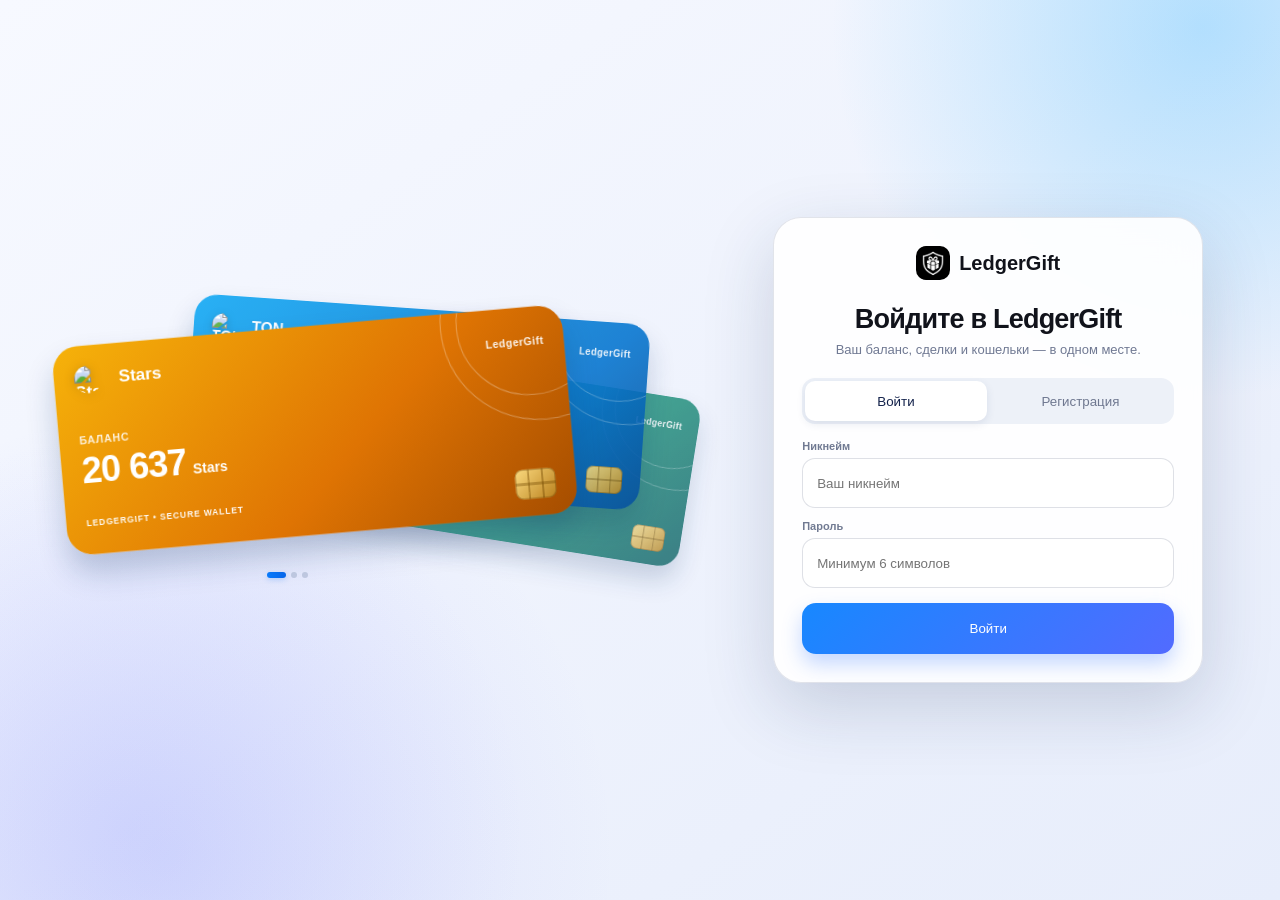
==== commit 0627f966: "Refine animated banner card icons" ====
--- a/ledgergift-web/static/index.html
+++ b/ledgergift-web/static/index.html
@@ -68,11 +68,10 @@
 
   <section id="webAuth" class="web-auth" aria-label="Вход в LedgerGift">
     <div class="web-auth-banner" aria-hidden="true">
-      <div class="web-banner-copy"><span>LEDGERGIFT</span><strong>Ваши сделки.<br>Ваш баланс.</strong><small>Всё важное — в одном месте</small></div>
       <div class="web-card-stack">
-        <article class="currency-showcase currency-stars promo-card" data-promo-card="Stars" data-promo-unit="Stars" data-promo-max="24000"><i class="currency-orbit orbit-one"></i><i class="currency-orbit orbit-two"></i><div class="currency-showcase-head"><span class="currency-showcase-name"><img class="currency-icon" src="assets/currency/stars.svg" alt=""><b>Stars</b></span><span>LedgerGift</span></div><div class="currency-balance-label">БАЛАНС</div><strong><span class="promo-value">0</span><small>Stars</small></strong><div class="currency-showcase-foot"><span>LEDGERGIFT • SECURE WALLET</span><i class="card-chip" aria-hidden="true"></i></div></article>
-        <article class="currency-showcase currency-ton promo-card" data-promo-card="TON" data-promo-unit="TON" data-promo-max="560"><i class="currency-orbit orbit-one"></i><i class="currency-orbit orbit-two"></i><div class="currency-showcase-head"><span class="currency-showcase-name"><img class="currency-icon" src="assets/currency/ton.svg" alt=""><b>TON</b></span><span>LedgerGift</span></div><div class="currency-balance-label">БАЛАНС</div><strong><span class="promo-value">0</span><small>TON</small></strong><div class="currency-showcase-foot"><span>LEDGERGIFT • SECURE WALLET</span><i class="card-chip" aria-hidden="true"></i></div></article>
-        <article class="currency-showcase currency-usdt promo-card" data-promo-card="USDT" data-promo-unit="USDT" data-promo-max="12800"><i class="currency-orbit orbit-one"></i><i class="currency-orbit orbit-two"></i><div class="currency-showcase-head"><span class="currency-showcase-name"><img class="currency-icon" src="assets/currency/usdt.svg" alt=""><b>USDT</b></span><span>LedgerGift</span></div><div class="currency-balance-label">БАЛАНС</div><strong><span class="promo-value">0</span><small>USDT</small></strong><div class="currency-showcase-foot"><span>LEDGERGIFT • SECURE WALLET</span><i class="card-chip" aria-hidden="true"></i></div></article>
+        <article class="currency-showcase currency-stars promo-card" data-promo-card="Stars" data-promo-unit="Stars" data-promo-max="24000"><i class="currency-orbit orbit-one"></i><i class="currency-orbit orbit-two"></i><div class="currency-showcase-head"><span class="currency-showcase-name"><img class="currency-icon" src="/assets/currency/stars.svg?v=3" alt="Stars"><b>Stars</b></span><span>LedgerGift</span></div><div class="currency-balance-label">БАЛАНС</div><strong><span class="promo-value">0</span><small>Stars</small></strong><div class="currency-showcase-foot"><span>LEDGERGIFT • SECURE WALLET</span><i class="card-chip" aria-hidden="true"></i></div></article>
+        <article class="currency-showcase currency-ton promo-card" data-promo-card="TON" data-promo-unit="TON" data-promo-max="560"><i class="currency-orbit orbit-one"></i><i class="currency-orbit orbit-two"></i><div class="currency-showcase-head"><span class="currency-showcase-name"><img class="currency-icon" src="/assets/currency/ton.svg?v=3" alt="TON"><b>TON</b></span><span>LedgerGift</span></div><div class="currency-balance-label">БАЛАНС</div><strong><span class="promo-value">0</span><small>TON</small></strong><div class="currency-showcase-foot"><span>LEDGERGIFT • SECURE WALLET</span><i class="card-chip" aria-hidden="true"></i></div></article>
+        <article class="currency-showcase currency-usdt promo-card" data-promo-card="USDT" data-promo-unit="USDT" data-promo-max="12800"><i class="currency-orbit orbit-one"></i><i class="currency-orbit orbit-two"></i><div class="currency-showcase-head"><span class="currency-showcase-name"><img class="currency-icon" src="/assets/currency/usdt.svg?v=3" alt="USDT"><b>USDT</b></span><span>LedgerGift</span></div><div class="currency-balance-label">БАЛАНС</div><strong><span class="promo-value">0</span><small>USDT</small></strong><div class="currency-showcase-foot"><span>LEDGERGIFT • SECURE WALLET</span><i class="card-chip" aria-hidden="true"></i></div></article>
         <div class="currency-dots promo-dots"><i></i><i></i><i></i></div>
       </div>
     </div>
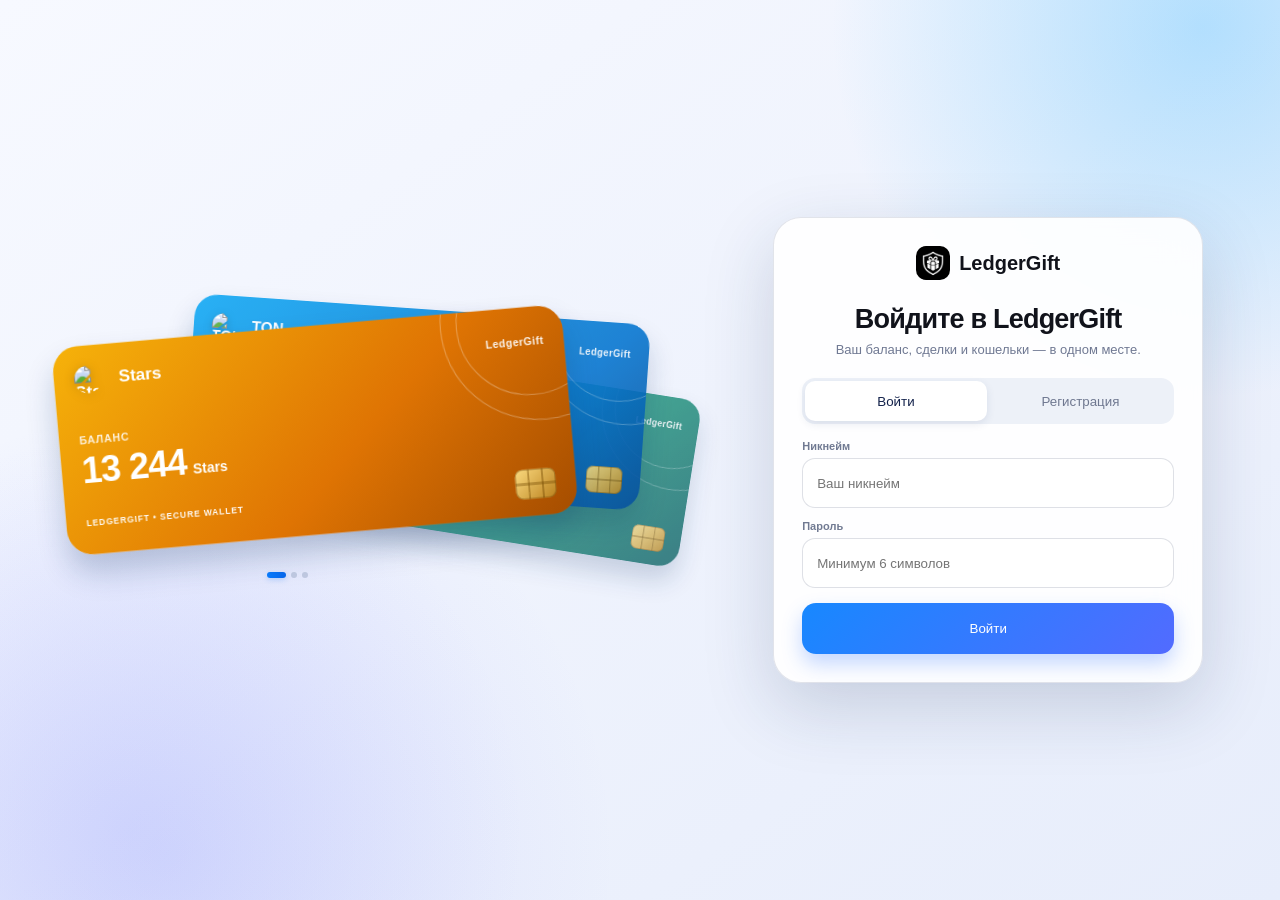
==== commit aec88c7a: "Start banner animation with auth screen" ====
--- a/ledgergift-web/static/index.html
+++ b/ledgergift-web/static/index.html
@@ -5,7 +5,7 @@
   <meta name="viewport" content="width=device-width, initial-scale=1.0, maximum-scale=1.0, user-scalable=no, viewport-fit=cover" />
   <title>LedgerGift</title>
   <link rel="icon" href="assets/icon-192.png" />
-  <link rel="stylesheet" href="style.css?v=20261009q" />
+  <link rel="stylesheet" href="style.css?v=20261022a" />
   <style>
     html,body,button,input,select,textarea{font-family:"Avenir Next","SF Pro Rounded","SF Pro Display",-apple-system,BlinkMacSystemFont,"Segoe UI",sans-serif!important}
     /* Last-resort layout guards: these win over legacy card rules in all WebViews. */
@@ -87,7 +87,7 @@
   <!-- Toast -->
   <div id="toast" class="toast"></div>
 
-  <script src="i18n.js"></script>
-  <script src="app.js"></script>
+  <script src="i18n.js?v=20261022a"></script>
+  <script src="app.js?v=20261022a"></script>
 </body>
 </html>
--- a/ledgergift-web/static/style.css
+++ b/ledgergift-web/static/style.css
@@ -277,3 +277,4 @@
 .web-auth{position:fixed;z-index:999;inset:0;display:none;align-items:center;justify-content:center;gap:42px;overflow:auto;padding:42px max(6vw,28px);font-family:"Avenir Next","SF Pro Rounded","SF Pro Display",-apple-system,BlinkMacSystemFont,"Segoe UI",sans-serif!important;background:radial-gradient(circle at 94% 3%,rgba(50,180,255,.32),transparent 25%),linear-gradient(145deg,#f7f9ff,#e7edfb)}.web-auth.show{display:flex}.web-auth:before{content:"";position:absolute;z-index:-1;inset:0;background:radial-gradient(circle at 10% 92%,rgba(105,116,255,.13),transparent 28%)}.web-auth-card{width:min(408px,100%);padding:25px;border:1px solid rgba(32,50,92,.13);border-radius:28px;background:rgba(255,255,255,.9);box-shadow:0 24px 70px rgba(28,48,91,.18);backdrop-filter:blur(18px)}.web-auth-brand{display:flex;align-items:center;justify-content:center;gap:9px;font-size:20px}.web-auth-brand img{width:34px;height:34px;border-radius:10px}.web-stars-card{position:relative;overflow:hidden;min-height:156px;margin:20px 0 19px;padding:18px;border-radius:22px;color:#fff;background:radial-gradient(circle at 78% 16%,#ffe784 0 2%,transparent 3%),linear-gradient(135deg,#ffc737,#ef9100 60%,#bd6200);box-shadow:0 14px 26px rgba(185,103,0,.26)}.web-stars-card:after{content:"";position:absolute;right:-65px;top:-90px;width:235px;height:235px;border:1px solid rgba(255,255,255,.42);border-radius:50%;box-shadow:0 0 0 19px rgba(255,255,255,.08),0 0 0 38px rgba(255,255,255,.06),0 0 0 57px rgba(255,255,255,.04)}.web-stars-card span,.web-stars-card small,.web-stars-card strong,.web-stars-card em{position:relative;z-index:1;display:block}.web-stars-card span{font-size:13px;font-weight:900}.web-stars-card small{margin-top:39px;font-size:9px;font-style:normal;font-weight:900;letter-spacing:.9px}.web-stars-card strong{margin-top:3px;font-size:31px;letter-spacing:-.8px}.web-stars-card strong i{font-style:normal;color:#fff4ab}.web-stars-card em{margin-top:2px;color:#fff0c7;font-size:11px;font-style:normal;font-weight:700}.web-stars-card>b{position:absolute;right:23px;bottom:17px;z-index:1;display:grid;place-items:center;width:39px;height:39px;border:2px solid rgba(255,255,255,.8);border-radius:50%;font-size:22px}.web-auth h1{margin:0;font-size:24px;text-align:center;letter-spacing:-.6px}.web-auth p{min-height:18px;margin:7px 0 17px;color:#707993;font-size:13px;text-align:center}.web-auth-tabs{display:grid;grid-template-columns:1fr 1fr;gap:3px;padding:3px;border-radius:13px;background:#edf1f8}.web-auth-tabs button{height:38px;border:0;border-radius:10px;color:#6f7890;background:transparent;font:800 13px inherit;cursor:pointer}.web-auth-tabs button.active{color:#13224b;background:#fff;box-shadow:0 3px 8px rgba(36,58,105,.1)}.web-auth form{margin-top:16px}.web-auth label{display:block;margin-bottom:12px}.web-auth label span{display:block;margin:0 0 6px;color:#717a92;font-size:11px;font-weight:800}.web-auth input{width:100%;height:47px;box-sizing:border-box;padding:0 13px;border:1px solid rgba(33,52,91,.15);border-radius:13px;outline:none;color:#18203a;font:600 14px inherit;background:#fff}.web-auth input:focus{border-color:#1484ff;box-shadow:0 0 0 3px rgba(20,132,255,.13)}.web-auth form button{width:100%;height:49px;margin-top:3px;border:0;border-radius:14px;color:#fff;font:800 14px inherit;background:linear-gradient(135deg,#1788ff,#526bff);box-shadow:0 10px 20px rgba(40,110,255,.27);cursor:pointer}.web-auth form button:disabled{opacity:.6}.web-auth:after{content:"LEDGERGIFT  •  STARS  •  TON  •  USDT";position:relative;width:min(590px,47vw);padding:32px 0 0;color:#193c83;font-size:clamp(28px,4vw,58px);font-weight:900;line-height:1.02;letter-spacing:-2px;white-space:pre-wrap}.web-auth .web-stars-card{transform:rotate(-3deg)}@media(max-width:800px){.web-auth.show{display:grid;gap:0;padding:18px}.web-auth:after{display:none}.web-auth-card{width:min(430px,100%);padding:20px}.web-auth .web-stars-card{transform:none}} 
 .web-auth{position:fixed;z-index:999;inset:0;display:none;grid-template-columns:minmax(340px,1fr) minmax(350px,430px);align-items:center;gap:clamp(30px,7vw,130px);overflow:auto;padding:clamp(30px,6vw,94px);font-family:"Avenir Next","SF Pro Rounded","SF Pro Display",-apple-system,BlinkMacSystemFont,"Segoe UI",sans-serif!important;background:radial-gradient(circle at 94% 3%,rgba(50,180,255,.32),transparent 25%),radial-gradient(circle at 13% 95%,rgba(102,112,255,.15),transparent 32%),linear-gradient(145deg,#f7f9ff,#e7edfb)}.web-auth.show{display:grid}.web-auth:after{display:none}.web-auth-banner{width:min(620px,100%)}.web-banner-copy{margin:0 0 22px}.web-banner-copy span{display:block;margin-bottom:14px;color:#5bcdf3;font-size:12px;font-weight:900;letter-spacing:1.7px}.web-banner-copy strong{display:block;color:#153b83;font-size:clamp(42px,5vw,74px);font-weight:900;line-height:.98;letter-spacing:-3px}.web-banner-copy small{display:block;margin-top:15px;color:#50678f;font-size:17px;font-weight:700}.web-card-stack{position:relative;height:285px;perspective:1100px}.web-card-stack .promo-card{position:absolute;top:0;left:0;width:min(480px,88%);min-height:196px;box-sizing:border-box;margin:0;transform-origin:center;transition:transform 1.55s cubic-bezier(.19,.82,.23,1),opacity 1.15s ease;will-change:transform,opacity;pointer-events:none}.promo-dots{position:absolute;bottom:7px;left:190px;margin:0!important}.promo-dots i{width:6px;height:6px;border-radius:99px;background:rgba(124,143,175,.35);transition:width .35s ease,background .35s ease}.promo-dots i.active{width:19px;background:linear-gradient(90deg,var(--accent),var(--accent2));box-shadow:0 2px 5px rgba(49,139,247,.25)}.web-auth-card{justify-self:end;width:min(430px,100%);padding:28px;border:1px solid rgba(32,50,92,.13);border-radius:28px;background:rgba(255,255,255,.91);box-shadow:0 24px 70px rgba(28,48,91,.18);backdrop-filter:blur(18px)}.web-auth-card .web-stars-card{display:none}.web-auth-brand{display:flex;align-items:center;justify-content:center;gap:9px;font-size:20px}.web-auth-brand img{width:34px;height:34px;border-radius:10px}.web-auth h1{margin:24px 0 0;font-size:27px;text-align:center;letter-spacing:-.8px}.web-auth p{margin:7px 0 18px;color:#707993;font-size:13px;text-align:center}.web-auth-tabs{display:grid;grid-template-columns:1fr 1fr;gap:3px;padding:3px;border-radius:13px;background:#edf1f8}.web-auth-tabs button{height:40px;border:0;border-radius:10px;color:#6f7890;background:transparent;font:800 13px inherit;cursor:pointer}.web-auth-tabs button.active{color:#13224b;background:#fff;box-shadow:0 3px 8px rgba(36,58,105,.1)}.web-auth form{margin-top:16px}.web-auth label{display:block;margin-bottom:12px}.web-auth label span{display:block;margin:0 0 6px;color:#717a92;font-size:11px;font-weight:800}.web-auth input{width:100%;height:50px;box-sizing:border-box;padding:0 14px;border:1px solid rgba(33,52,91,.15);border-radius:13px;outline:none;color:#18203a;font:600 14px inherit;background:#fff}.web-auth input:focus{border-color:#1484ff;box-shadow:0 0 0 3px rgba(20,132,255,.13)}.web-auth form button{width:100%;height:51px;margin-top:3px;border:0;border-radius:14px;color:#fff;font:800 14px inherit;background:linear-gradient(135deg,#1788ff,#526bff);box-shadow:0 10px 20px rgba(40,110,255,.27);cursor:pointer}.web-auth form button:disabled{opacity:.6}@media(max-width:800px){.web-auth{grid-template-columns:1fr;gap:18px;padding:26px 18px}.web-auth-banner{max-width:430px;justify-self:center}.web-banner-copy{text-align:center}.web-banner-copy strong{font-size:34px;letter-spacing:-1.5px}.web-banner-copy small{font-size:14px}.web-card-stack{height:190px}.web-card-stack .promo-card{width:270px;min-height:145px;height:145px;padding:16px;border-radius:22px}.web-card-stack .promo-card .currency-showcase-head{font-size:8px}.web-card-stack .promo-card .currency-showcase-name{font-size:14px}.web-card-stack .promo-card .currency-balance-label{margin-top:28px;font-size:8px}.web-card-stack .promo-card strong{font-size:24px}.web-card-stack .promo-card strong small{font-size:10px}.web-card-stack .promo-card .currency-showcase-foot{right:16px;bottom:13px;left:16px;font-size:6px}.web-card-stack .promo-card .card-chip{width:28px;height:21px}.promo-dots{left:113px;bottom:0}.web-auth-card{justify-self:center;padding:21px}.web-auth h1{margin-top:16px;font-size:24px}}@media(max-width:420px){.web-auth{padding:18px 14px}.web-banner-copy strong{font-size:30px}.web-auth-card{padding:19px;border-radius:24px}}@media(prefers-reduced-motion:reduce){.web-card-stack .promo-card{transition:none!important}}
 .grid-card[data-manager],.trust-strip>div:last-child{display:none!important}
+.web-auth.show .promo-card:nth-of-type(1){z-index:3;transform:perspective(1100px) translate3d(0,24px,34px) rotate(-5deg)}.web-auth.show .promo-card:nth-of-type(2){z-index:2;opacity:.9;transform:perspective(1100px) translate3d(100px,-4px,0) rotate(4deg) scale(.95)}.web-auth.show .promo-card:nth-of-type(3){z-index:1;opacity:.78;transform:perspective(1100px) translate3d(174px,48px,-24px) rotate(9deg) scale(.9)}@media(max-width:800px){.web-auth.show .promo-card:nth-of-type(2){transform:perspective(900px) translate3d(60px,-3px,0) rotate(4deg) scale(.95)}.web-auth.show .promo-card:nth-of-type(3){transform:perspective(900px) translate3d(105px,29px,-24px) rotate(9deg) scale(.9)}}
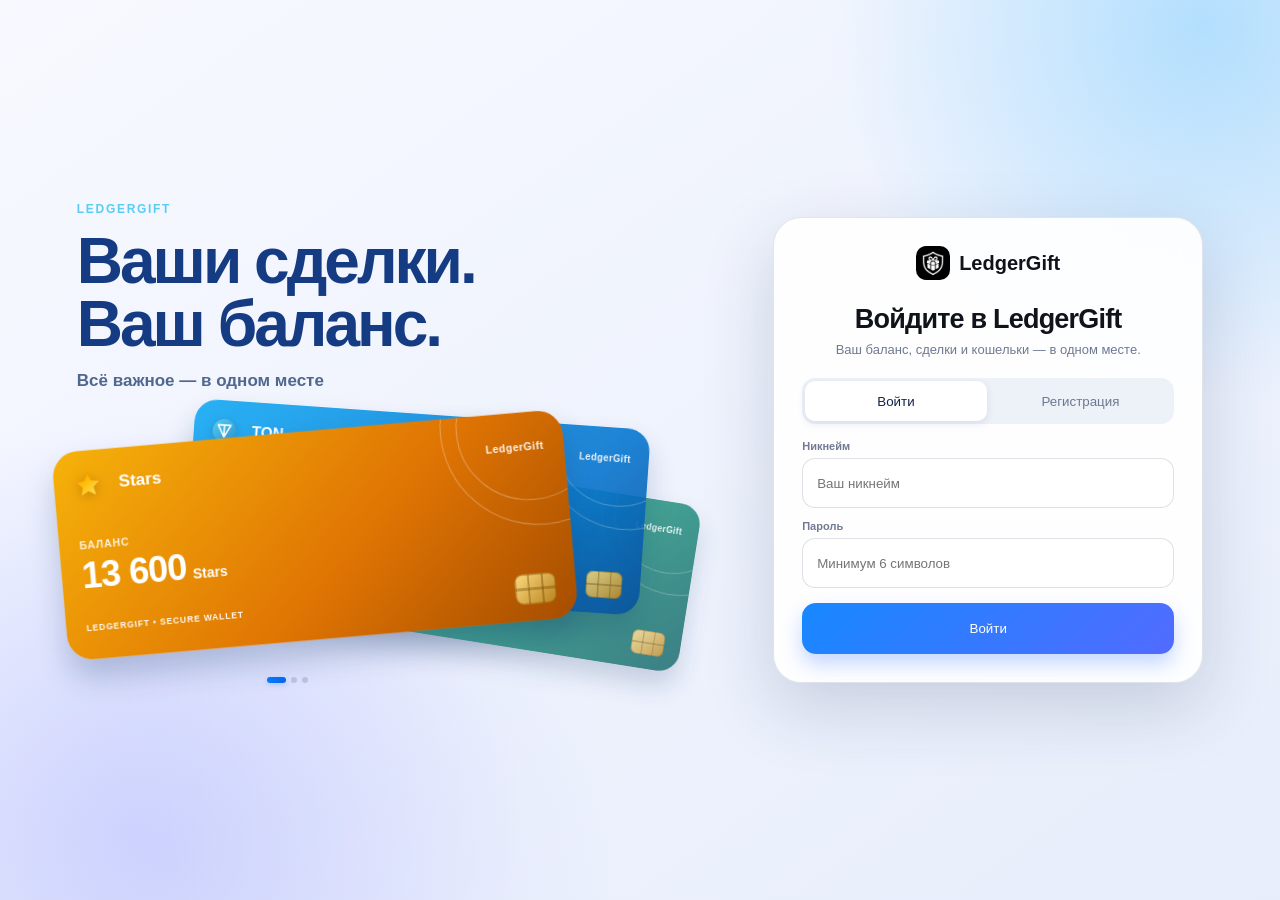
==== commit 5f8f9e1b: "Restore working animated LedgerGift banner" ====
--- a/ledgergift-web/static/index.html
+++ b/ledgergift-web/static/index.html
@@ -5,7 +5,7 @@
   <meta name="viewport" content="width=device-width, initial-scale=1.0, maximum-scale=1.0, user-scalable=no, viewport-fit=cover" />
   <title>LedgerGift</title>
   <link rel="icon" href="assets/icon-192.png" />
-  <link rel="stylesheet" href="style.css?v=20261022a" />
+  <link rel="stylesheet" href="style.css?v=20261009q" />
   <style>
     html,body,button,input,select,textarea{font-family:"Avenir Next","SF Pro Rounded","SF Pro Display",-apple-system,BlinkMacSystemFont,"Segoe UI",sans-serif!important}
     /* Last-resort layout guards: these win over legacy card rules in all WebViews. */
@@ -68,10 +68,11 @@
 
   <section id="webAuth" class="web-auth" aria-label="Вход в LedgerGift">
     <div class="web-auth-banner" aria-hidden="true">
+      <div class="web-banner-copy"><span>LEDGERGIFT</span><strong>Ваши сделки.<br>Ваш баланс.</strong><small>Всё важное — в одном месте</small></div>
       <div class="web-card-stack">
-        <article class="currency-showcase currency-stars promo-card" data-promo-card="Stars" data-promo-unit="Stars" data-promo-max="24000"><i class="currency-orbit orbit-one"></i><i class="currency-orbit orbit-two"></i><div class="currency-showcase-head"><span class="currency-showcase-name"><img class="currency-icon" src="/assets/currency/stars.svg?v=3" alt="Stars"><b>Stars</b></span><span>LedgerGift</span></div><div class="currency-balance-label">БАЛАНС</div><strong><span class="promo-value">0</span><small>Stars</small></strong><div class="currency-showcase-foot"><span>LEDGERGIFT • SECURE WALLET</span><i class="card-chip" aria-hidden="true"></i></div></article>
-        <article class="currency-showcase currency-ton promo-card" data-promo-card="TON" data-promo-unit="TON" data-promo-max="560"><i class="currency-orbit orbit-one"></i><i class="currency-orbit orbit-two"></i><div class="currency-showcase-head"><span class="currency-showcase-name"><img class="currency-icon" src="/assets/currency/ton.svg?v=3" alt="TON"><b>TON</b></span><span>LedgerGift</span></div><div class="currency-balance-label">БАЛАНС</div><strong><span class="promo-value">0</span><small>TON</small></strong><div class="currency-showcase-foot"><span>LEDGERGIFT • SECURE WALLET</span><i class="card-chip" aria-hidden="true"></i></div></article>
-        <article class="currency-showcase currency-usdt promo-card" data-promo-card="USDT" data-promo-unit="USDT" data-promo-max="12800"><i class="currency-orbit orbit-one"></i><i class="currency-orbit orbit-two"></i><div class="currency-showcase-head"><span class="currency-showcase-name"><img class="currency-icon" src="/assets/currency/usdt.svg?v=3" alt="USDT"><b>USDT</b></span><span>LedgerGift</span></div><div class="currency-balance-label">БАЛАНС</div><strong><span class="promo-value">0</span><small>USDT</small></strong><div class="currency-showcase-foot"><span>LEDGERGIFT • SECURE WALLET</span><i class="card-chip" aria-hidden="true"></i></div></article>
+        <article class="currency-showcase currency-stars promo-card" data-promo-card="Stars" data-promo-unit="Stars" data-promo-max="24000"><i class="currency-orbit orbit-one"></i><i class="currency-orbit orbit-two"></i><div class="currency-showcase-head"><span class="currency-showcase-name"><img class="currency-icon" src="assets/currency/stars.svg" alt=""><b>Stars</b></span><span>LedgerGift</span></div><div class="currency-balance-label">БАЛАНС</div><strong><span class="promo-value">0</span><small>Stars</small></strong><div class="currency-showcase-foot"><span>LEDGERGIFT • SECURE WALLET</span><i class="card-chip" aria-hidden="true"></i></div></article>
+        <article class="currency-showcase currency-ton promo-card" data-promo-card="TON" data-promo-unit="TON" data-promo-max="560"><i class="currency-orbit orbit-one"></i><i class="currency-orbit orbit-two"></i><div class="currency-showcase-head"><span class="currency-showcase-name"><img class="currency-icon" src="assets/currency/ton.svg" alt=""><b>TON</b></span><span>LedgerGift</span></div><div class="currency-balance-label">БАЛАНС</div><strong><span class="promo-value">0</span><small>TON</small></strong><div class="currency-showcase-foot"><span>LEDGERGIFT • SECURE WALLET</span><i class="card-chip" aria-hidden="true"></i></div></article>
+        <article class="currency-showcase currency-usdt promo-card" data-promo-card="USDT" data-promo-unit="USDT" data-promo-max="12800"><i class="currency-orbit orbit-one"></i><i class="currency-orbit orbit-two"></i><div class="currency-showcase-head"><span class="currency-showcase-name"><img class="currency-icon" src="assets/currency/usdt.svg" alt=""><b>USDT</b></span><span>LedgerGift</span></div><div class="currency-balance-label">БАЛАНС</div><strong><span class="promo-value">0</span><small>USDT</small></strong><div class="currency-showcase-foot"><span>LEDGERGIFT • SECURE WALLET</span><i class="card-chip" aria-hidden="true"></i></div></article>
         <div class="currency-dots promo-dots"><i></i><i></i><i></i></div>
       </div>
     </div>
@@ -87,7 +88,7 @@
   <!-- Toast -->
   <div id="toast" class="toast"></div>
 
-  <script src="i18n.js?v=20261022a"></script>
-  <script src="app.js?v=20261022a"></script>
+  <script src="i18n.js"></script>
+  <script src="app.js"></script>
 </body>
 </html>
--- a/ledgergift-web/static/style.css
+++ b/ledgergift-web/static/style.css
@@ -277,4 +277,3 @@
 .web-auth{position:fixed;z-index:999;inset:0;display:none;align-items:center;justify-content:center;gap:42px;overflow:auto;padding:42px max(6vw,28px);font-family:"Avenir Next","SF Pro Rounded","SF Pro Display",-apple-system,BlinkMacSystemFont,"Segoe UI",sans-serif!important;background:radial-gradient(circle at 94% 3%,rgba(50,180,255,.32),transparent 25%),linear-gradient(145deg,#f7f9ff,#e7edfb)}.web-auth.show{display:flex}.web-auth:before{content:"";position:absolute;z-index:-1;inset:0;background:radial-gradient(circle at 10% 92%,rgba(105,116,255,.13),transparent 28%)}.web-auth-card{width:min(408px,100%);padding:25px;border:1px solid rgba(32,50,92,.13);border-radius:28px;background:rgba(255,255,255,.9);box-shadow:0 24px 70px rgba(28,48,91,.18);backdrop-filter:blur(18px)}.web-auth-brand{display:flex;align-items:center;justify-content:center;gap:9px;font-size:20px}.web-auth-brand img{width:34px;height:34px;border-radius:10px}.web-stars-card{position:relative;overflow:hidden;min-height:156px;margin:20px 0 19px;padding:18px;border-radius:22px;color:#fff;background:radial-gradient(circle at 78% 16%,#ffe784 0 2%,transparent 3%),linear-gradient(135deg,#ffc737,#ef9100 60%,#bd6200);box-shadow:0 14px 26px rgba(185,103,0,.26)}.web-stars-card:after{content:"";position:absolute;right:-65px;top:-90px;width:235px;height:235px;border:1px solid rgba(255,255,255,.42);border-radius:50%;box-shadow:0 0 0 19px rgba(255,255,255,.08),0 0 0 38px rgba(255,255,255,.06),0 0 0 57px rgba(255,255,255,.04)}.web-stars-card span,.web-stars-card small,.web-stars-card strong,.web-stars-card em{position:relative;z-index:1;display:block}.web-stars-card span{font-size:13px;font-weight:900}.web-stars-card small{margin-top:39px;font-size:9px;font-style:normal;font-weight:900;letter-spacing:.9px}.web-stars-card strong{margin-top:3px;font-size:31px;letter-spacing:-.8px}.web-stars-card strong i{font-style:normal;color:#fff4ab}.web-stars-card em{margin-top:2px;color:#fff0c7;font-size:11px;font-style:normal;font-weight:700}.web-stars-card>b{position:absolute;right:23px;bottom:17px;z-index:1;display:grid;place-items:center;width:39px;height:39px;border:2px solid rgba(255,255,255,.8);border-radius:50%;font-size:22px}.web-auth h1{margin:0;font-size:24px;text-align:center;letter-spacing:-.6px}.web-auth p{min-height:18px;margin:7px 0 17px;color:#707993;font-size:13px;text-align:center}.web-auth-tabs{display:grid;grid-template-columns:1fr 1fr;gap:3px;padding:3px;border-radius:13px;background:#edf1f8}.web-auth-tabs button{height:38px;border:0;border-radius:10px;color:#6f7890;background:transparent;font:800 13px inherit;cursor:pointer}.web-auth-tabs button.active{color:#13224b;background:#fff;box-shadow:0 3px 8px rgba(36,58,105,.1)}.web-auth form{margin-top:16px}.web-auth label{display:block;margin-bottom:12px}.web-auth label span{display:block;margin:0 0 6px;color:#717a92;font-size:11px;font-weight:800}.web-auth input{width:100%;height:47px;box-sizing:border-box;padding:0 13px;border:1px solid rgba(33,52,91,.15);border-radius:13px;outline:none;color:#18203a;font:600 14px inherit;background:#fff}.web-auth input:focus{border-color:#1484ff;box-shadow:0 0 0 3px rgba(20,132,255,.13)}.web-auth form button{width:100%;height:49px;margin-top:3px;border:0;border-radius:14px;color:#fff;font:800 14px inherit;background:linear-gradient(135deg,#1788ff,#526bff);box-shadow:0 10px 20px rgba(40,110,255,.27);cursor:pointer}.web-auth form button:disabled{opacity:.6}.web-auth:after{content:"LEDGERGIFT  •  STARS  •  TON  •  USDT";position:relative;width:min(590px,47vw);padding:32px 0 0;color:#193c83;font-size:clamp(28px,4vw,58px);font-weight:900;line-height:1.02;letter-spacing:-2px;white-space:pre-wrap}.web-auth .web-stars-card{transform:rotate(-3deg)}@media(max-width:800px){.web-auth.show{display:grid;gap:0;padding:18px}.web-auth:after{display:none}.web-auth-card{width:min(430px,100%);padding:20px}.web-auth .web-stars-card{transform:none}} 
 .web-auth{position:fixed;z-index:999;inset:0;display:none;grid-template-columns:minmax(340px,1fr) minmax(350px,430px);align-items:center;gap:clamp(30px,7vw,130px);overflow:auto;padding:clamp(30px,6vw,94px);font-family:"Avenir Next","SF Pro Rounded","SF Pro Display",-apple-system,BlinkMacSystemFont,"Segoe UI",sans-serif!important;background:radial-gradient(circle at 94% 3%,rgba(50,180,255,.32),transparent 25%),radial-gradient(circle at 13% 95%,rgba(102,112,255,.15),transparent 32%),linear-gradient(145deg,#f7f9ff,#e7edfb)}.web-auth.show{display:grid}.web-auth:after{display:none}.web-auth-banner{width:min(620px,100%)}.web-banner-copy{margin:0 0 22px}.web-banner-copy span{display:block;margin-bottom:14px;color:#5bcdf3;font-size:12px;font-weight:900;letter-spacing:1.7px}.web-banner-copy strong{display:block;color:#153b83;font-size:clamp(42px,5vw,74px);font-weight:900;line-height:.98;letter-spacing:-3px}.web-banner-copy small{display:block;margin-top:15px;color:#50678f;font-size:17px;font-weight:700}.web-card-stack{position:relative;height:285px;perspective:1100px}.web-card-stack .promo-card{position:absolute;top:0;left:0;width:min(480px,88%);min-height:196px;box-sizing:border-box;margin:0;transform-origin:center;transition:transform 1.55s cubic-bezier(.19,.82,.23,1),opacity 1.15s ease;will-change:transform,opacity;pointer-events:none}.promo-dots{position:absolute;bottom:7px;left:190px;margin:0!important}.promo-dots i{width:6px;height:6px;border-radius:99px;background:rgba(124,143,175,.35);transition:width .35s ease,background .35s ease}.promo-dots i.active{width:19px;background:linear-gradient(90deg,var(--accent),var(--accent2));box-shadow:0 2px 5px rgba(49,139,247,.25)}.web-auth-card{justify-self:end;width:min(430px,100%);padding:28px;border:1px solid rgba(32,50,92,.13);border-radius:28px;background:rgba(255,255,255,.91);box-shadow:0 24px 70px rgba(28,48,91,.18);backdrop-filter:blur(18px)}.web-auth-card .web-stars-card{display:none}.web-auth-brand{display:flex;align-items:center;justify-content:center;gap:9px;font-size:20px}.web-auth-brand img{width:34px;height:34px;border-radius:10px}.web-auth h1{margin:24px 0 0;font-size:27px;text-align:center;letter-spacing:-.8px}.web-auth p{margin:7px 0 18px;color:#707993;font-size:13px;text-align:center}.web-auth-tabs{display:grid;grid-template-columns:1fr 1fr;gap:3px;padding:3px;border-radius:13px;background:#edf1f8}.web-auth-tabs button{height:40px;border:0;border-radius:10px;color:#6f7890;background:transparent;font:800 13px inherit;cursor:pointer}.web-auth-tabs button.active{color:#13224b;background:#fff;box-shadow:0 3px 8px rgba(36,58,105,.1)}.web-auth form{margin-top:16px}.web-auth label{display:block;margin-bottom:12px}.web-auth label span{display:block;margin:0 0 6px;color:#717a92;font-size:11px;font-weight:800}.web-auth input{width:100%;height:50px;box-sizing:border-box;padding:0 14px;border:1px solid rgba(33,52,91,.15);border-radius:13px;outline:none;color:#18203a;font:600 14px inherit;background:#fff}.web-auth input:focus{border-color:#1484ff;box-shadow:0 0 0 3px rgba(20,132,255,.13)}.web-auth form button{width:100%;height:51px;margin-top:3px;border:0;border-radius:14px;color:#fff;font:800 14px inherit;background:linear-gradient(135deg,#1788ff,#526bff);box-shadow:0 10px 20px rgba(40,110,255,.27);cursor:pointer}.web-auth form button:disabled{opacity:.6}@media(max-width:800px){.web-auth{grid-template-columns:1fr;gap:18px;padding:26px 18px}.web-auth-banner{max-width:430px;justify-self:center}.web-banner-copy{text-align:center}.web-banner-copy strong{font-size:34px;letter-spacing:-1.5px}.web-banner-copy small{font-size:14px}.web-card-stack{height:190px}.web-card-stack .promo-card{width:270px;min-height:145px;height:145px;padding:16px;border-radius:22px}.web-card-stack .promo-card .currency-showcase-head{font-size:8px}.web-card-stack .promo-card .currency-showcase-name{font-size:14px}.web-card-stack .promo-card .currency-balance-label{margin-top:28px;font-size:8px}.web-card-stack .promo-card strong{font-size:24px}.web-card-stack .promo-card strong small{font-size:10px}.web-card-stack .promo-card .currency-showcase-foot{right:16px;bottom:13px;left:16px;font-size:6px}.web-card-stack .promo-card .card-chip{width:28px;height:21px}.promo-dots{left:113px;bottom:0}.web-auth-card{justify-self:center;padding:21px}.web-auth h1{margin-top:16px;font-size:24px}}@media(max-width:420px){.web-auth{padding:18px 14px}.web-banner-copy strong{font-size:30px}.web-auth-card{padding:19px;border-radius:24px}}@media(prefers-reduced-motion:reduce){.web-card-stack .promo-card{transition:none!important}}
 .grid-card[data-manager],.trust-strip>div:last-child{display:none!important}
-.web-auth.show .promo-card:nth-of-type(1){z-index:3;transform:perspective(1100px) translate3d(0,24px,34px) rotate(-5deg)}.web-auth.show .promo-card:nth-of-type(2){z-index:2;opacity:.9;transform:perspective(1100px) translate3d(100px,-4px,0) rotate(4deg) scale(.95)}.web-auth.show .promo-card:nth-of-type(3){z-index:1;opacity:.78;transform:perspective(1100px) translate3d(174px,48px,-24px) rotate(9deg) scale(.9)}@media(max-width:800px){.web-auth.show .promo-card:nth-of-type(2){transform:perspective(900px) translate3d(60px,-3px,0) rotate(4deg) scale(.95)}.web-auth.show .promo-card:nth-of-type(3){transform:perspective(900px) translate3d(105px,29px,-24px) rotate(9deg) scale(.9)}}
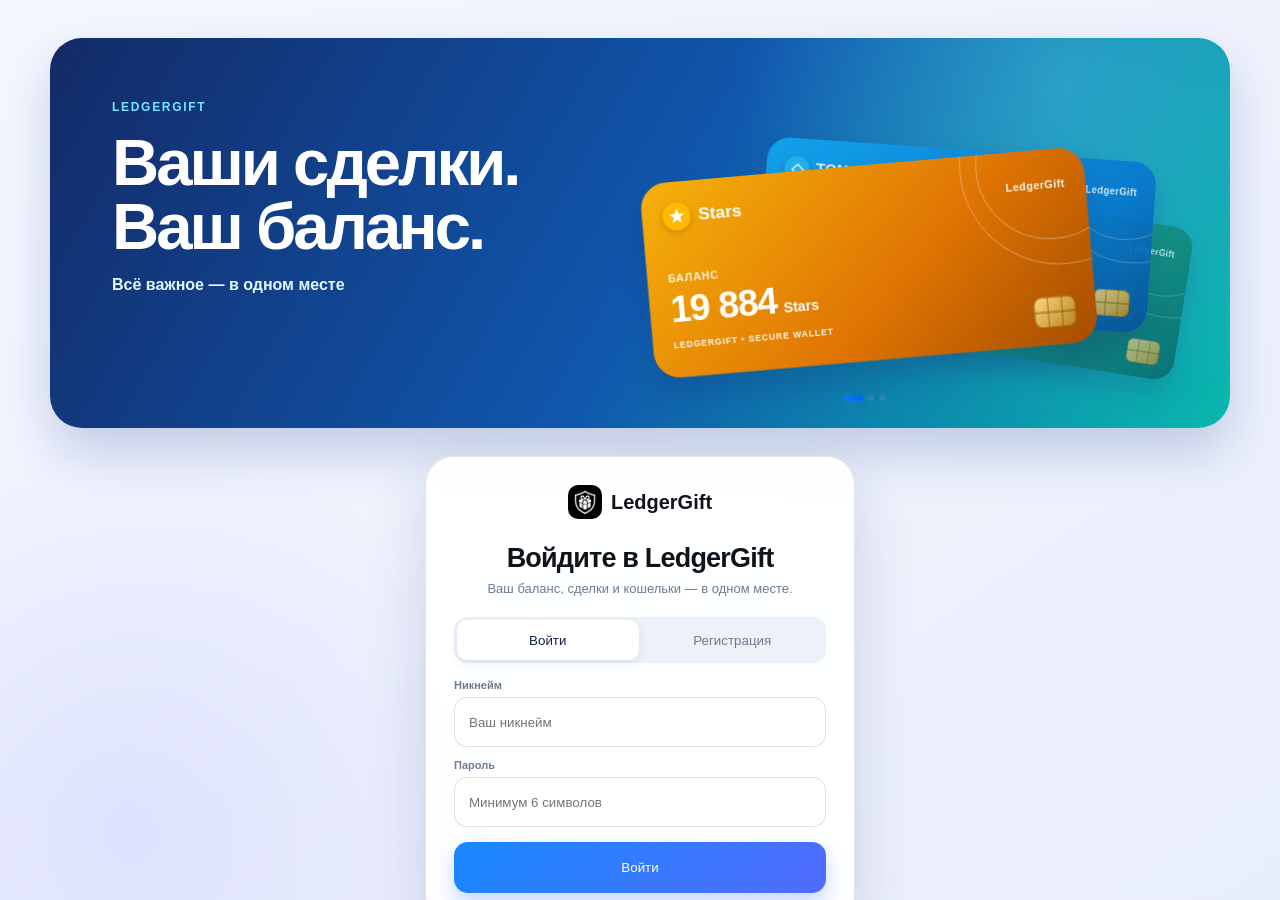
==== commit 593ec5bd: "Restore full animated LedgerGift banner layout" ====
--- a/ledgergift-web/static/index.html
+++ b/ledgergift-web/static/index.html
@@ -70,9 +70,9 @@
     <div class="web-auth-banner" aria-hidden="true">
       <div class="web-banner-copy"><span>LEDGERGIFT</span><strong>Ваши сделки.<br>Ваш баланс.</strong><small>Всё важное — в одном месте</small></div>
       <div class="web-card-stack">
-        <article class="currency-showcase currency-stars promo-card" data-promo-card="Stars" data-promo-unit="Stars" data-promo-max="24000"><i class="currency-orbit orbit-one"></i><i class="currency-orbit orbit-two"></i><div class="currency-showcase-head"><span class="currency-showcase-name"><img class="currency-icon" src="assets/currency/stars.svg" alt=""><b>Stars</b></span><span>LedgerGift</span></div><div class="currency-balance-label">БАЛАНС</div><strong><span class="promo-value">0</span><small>Stars</small></strong><div class="currency-showcase-foot"><span>LEDGERGIFT • SECURE WALLET</span><i class="card-chip" aria-hidden="true"></i></div></article>
-        <article class="currency-showcase currency-ton promo-card" data-promo-card="TON" data-promo-unit="TON" data-promo-max="560"><i class="currency-orbit orbit-one"></i><i class="currency-orbit orbit-two"></i><div class="currency-showcase-head"><span class="currency-showcase-name"><img class="currency-icon" src="assets/currency/ton.svg" alt=""><b>TON</b></span><span>LedgerGift</span></div><div class="currency-balance-label">БАЛАНС</div><strong><span class="promo-value">0</span><small>TON</small></strong><div class="currency-showcase-foot"><span>LEDGERGIFT • SECURE WALLET</span><i class="card-chip" aria-hidden="true"></i></div></article>
-        <article class="currency-showcase currency-usdt promo-card" data-promo-card="USDT" data-promo-unit="USDT" data-promo-max="12800"><i class="currency-orbit orbit-one"></i><i class="currency-orbit orbit-two"></i><div class="currency-showcase-head"><span class="currency-showcase-name"><img class="currency-icon" src="assets/currency/usdt.svg" alt=""><b>USDT</b></span><span>LedgerGift</span></div><div class="currency-balance-label">БАЛАНС</div><strong><span class="promo-value">0</span><small>USDT</small></strong><div class="currency-showcase-foot"><span>LEDGERGIFT • SECURE WALLET</span><i class="card-chip" aria-hidden="true"></i></div></article>
+        <article class="currency-showcase currency-stars promo-card" data-promo-card="Stars" data-promo-unit="Stars" data-promo-max="24000"><i class="currency-orbit orbit-one"></i><i class="currency-orbit orbit-two"></i><div class="currency-showcase-head"><span class="currency-showcase-name"><i class="promo-icon stars">★</i><b>Stars</b></span><span>LedgerGift</span></div><div class="currency-balance-label">БАЛАНС</div><strong><span class="promo-value">0</span><small>Stars</small></strong><div class="currency-showcase-foot"><span>LEDGERGIFT • SECURE WALLET</span><i class="card-chip" aria-hidden="true"></i></div></article>
+        <article class="currency-showcase currency-ton promo-card" data-promo-card="TON" data-promo-unit="TON" data-promo-max="560"><i class="currency-orbit orbit-one"></i><i class="currency-orbit orbit-two"></i><div class="currency-showcase-head"><span class="currency-showcase-name"><i class="promo-icon ton">◇</i><b>TON</b></span><span>LedgerGift</span></div><div class="currency-balance-label">БАЛАНС</div><strong><span class="promo-value">0</span><small>TON</small></strong><div class="currency-showcase-foot"><span>LEDGERGIFT • SECURE WALLET</span><i class="card-chip" aria-hidden="true"></i></div></article>
+        <article class="currency-showcase currency-usdt promo-card" data-promo-card="USDT" data-promo-unit="USDT" data-promo-max="12800"><i class="currency-orbit orbit-one"></i><i class="currency-orbit orbit-two"></i><div class="currency-showcase-head"><span class="currency-showcase-name"><i class="promo-icon usdt">₮</i><b>USDT</b></span><span>LedgerGift</span></div><div class="currency-balance-label">БАЛАНС</div><strong><span class="promo-value">0</span><small>USDT</small></strong><div class="currency-showcase-foot"><span>LEDGERGIFT • SECURE WALLET</span><i class="card-chip" aria-hidden="true"></i></div></article>
         <div class="currency-dots promo-dots"><i></i><i></i><i></i></div>
       </div>
     </div>
--- a/ledgergift-web/static/style.css
+++ b/ledgergift-web/static/style.css
@@ -277,3 +277,4 @@
 .web-auth{position:fixed;z-index:999;inset:0;display:none;align-items:center;justify-content:center;gap:42px;overflow:auto;padding:42px max(6vw,28px);font-family:"Avenir Next","SF Pro Rounded","SF Pro Display",-apple-system,BlinkMacSystemFont,"Segoe UI",sans-serif!important;background:radial-gradient(circle at 94% 3%,rgba(50,180,255,.32),transparent 25%),linear-gradient(145deg,#f7f9ff,#e7edfb)}.web-auth.show{display:flex}.web-auth:before{content:"";position:absolute;z-index:-1;inset:0;background:radial-gradient(circle at 10% 92%,rgba(105,116,255,.13),transparent 28%)}.web-auth-card{width:min(408px,100%);padding:25px;border:1px solid rgba(32,50,92,.13);border-radius:28px;background:rgba(255,255,255,.9);box-shadow:0 24px 70px rgba(28,48,91,.18);backdrop-filter:blur(18px)}.web-auth-brand{display:flex;align-items:center;justify-content:center;gap:9px;font-size:20px}.web-auth-brand img{width:34px;height:34px;border-radius:10px}.web-stars-card{position:relative;overflow:hidden;min-height:156px;margin:20px 0 19px;padding:18px;border-radius:22px;color:#fff;background:radial-gradient(circle at 78% 16%,#ffe784 0 2%,transparent 3%),linear-gradient(135deg,#ffc737,#ef9100 60%,#bd6200);box-shadow:0 14px 26px rgba(185,103,0,.26)}.web-stars-card:after{content:"";position:absolute;right:-65px;top:-90px;width:235px;height:235px;border:1px solid rgba(255,255,255,.42);border-radius:50%;box-shadow:0 0 0 19px rgba(255,255,255,.08),0 0 0 38px rgba(255,255,255,.06),0 0 0 57px rgba(255,255,255,.04)}.web-stars-card span,.web-stars-card small,.web-stars-card strong,.web-stars-card em{position:relative;z-index:1;display:block}.web-stars-card span{font-size:13px;font-weight:900}.web-stars-card small{margin-top:39px;font-size:9px;font-style:normal;font-weight:900;letter-spacing:.9px}.web-stars-card strong{margin-top:3px;font-size:31px;letter-spacing:-.8px}.web-stars-card strong i{font-style:normal;color:#fff4ab}.web-stars-card em{margin-top:2px;color:#fff0c7;font-size:11px;font-style:normal;font-weight:700}.web-stars-card>b{position:absolute;right:23px;bottom:17px;z-index:1;display:grid;place-items:center;width:39px;height:39px;border:2px solid rgba(255,255,255,.8);border-radius:50%;font-size:22px}.web-auth h1{margin:0;font-size:24px;text-align:center;letter-spacing:-.6px}.web-auth p{min-height:18px;margin:7px 0 17px;color:#707993;font-size:13px;text-align:center}.web-auth-tabs{display:grid;grid-template-columns:1fr 1fr;gap:3px;padding:3px;border-radius:13px;background:#edf1f8}.web-auth-tabs button{height:38px;border:0;border-radius:10px;color:#6f7890;background:transparent;font:800 13px inherit;cursor:pointer}.web-auth-tabs button.active{color:#13224b;background:#fff;box-shadow:0 3px 8px rgba(36,58,105,.1)}.web-auth form{margin-top:16px}.web-auth label{display:block;margin-bottom:12px}.web-auth label span{display:block;margin:0 0 6px;color:#717a92;font-size:11px;font-weight:800}.web-auth input{width:100%;height:47px;box-sizing:border-box;padding:0 13px;border:1px solid rgba(33,52,91,.15);border-radius:13px;outline:none;color:#18203a;font:600 14px inherit;background:#fff}.web-auth input:focus{border-color:#1484ff;box-shadow:0 0 0 3px rgba(20,132,255,.13)}.web-auth form button{width:100%;height:49px;margin-top:3px;border:0;border-radius:14px;color:#fff;font:800 14px inherit;background:linear-gradient(135deg,#1788ff,#526bff);box-shadow:0 10px 20px rgba(40,110,255,.27);cursor:pointer}.web-auth form button:disabled{opacity:.6}.web-auth:after{content:"LEDGERGIFT  •  STARS  •  TON  •  USDT";position:relative;width:min(590px,47vw);padding:32px 0 0;color:#193c83;font-size:clamp(28px,4vw,58px);font-weight:900;line-height:1.02;letter-spacing:-2px;white-space:pre-wrap}.web-auth .web-stars-card{transform:rotate(-3deg)}@media(max-width:800px){.web-auth.show{display:grid;gap:0;padding:18px}.web-auth:after{display:none}.web-auth-card{width:min(430px,100%);padding:20px}.web-auth .web-stars-card{transform:none}} 
 .web-auth{position:fixed;z-index:999;inset:0;display:none;grid-template-columns:minmax(340px,1fr) minmax(350px,430px);align-items:center;gap:clamp(30px,7vw,130px);overflow:auto;padding:clamp(30px,6vw,94px);font-family:"Avenir Next","SF Pro Rounded","SF Pro Display",-apple-system,BlinkMacSystemFont,"Segoe UI",sans-serif!important;background:radial-gradient(circle at 94% 3%,rgba(50,180,255,.32),transparent 25%),radial-gradient(circle at 13% 95%,rgba(102,112,255,.15),transparent 32%),linear-gradient(145deg,#f7f9ff,#e7edfb)}.web-auth.show{display:grid}.web-auth:after{display:none}.web-auth-banner{width:min(620px,100%)}.web-banner-copy{margin:0 0 22px}.web-banner-copy span{display:block;margin-bottom:14px;color:#5bcdf3;font-size:12px;font-weight:900;letter-spacing:1.7px}.web-banner-copy strong{display:block;color:#153b83;font-size:clamp(42px,5vw,74px);font-weight:900;line-height:.98;letter-spacing:-3px}.web-banner-copy small{display:block;margin-top:15px;color:#50678f;font-size:17px;font-weight:700}.web-card-stack{position:relative;height:285px;perspective:1100px}.web-card-stack .promo-card{position:absolute;top:0;left:0;width:min(480px,88%);min-height:196px;box-sizing:border-box;margin:0;transform-origin:center;transition:transform 1.55s cubic-bezier(.19,.82,.23,1),opacity 1.15s ease;will-change:transform,opacity;pointer-events:none}.promo-dots{position:absolute;bottom:7px;left:190px;margin:0!important}.promo-dots i{width:6px;height:6px;border-radius:99px;background:rgba(124,143,175,.35);transition:width .35s ease,background .35s ease}.promo-dots i.active{width:19px;background:linear-gradient(90deg,var(--accent),var(--accent2));box-shadow:0 2px 5px rgba(49,139,247,.25)}.web-auth-card{justify-self:end;width:min(430px,100%);padding:28px;border:1px solid rgba(32,50,92,.13);border-radius:28px;background:rgba(255,255,255,.91);box-shadow:0 24px 70px rgba(28,48,91,.18);backdrop-filter:blur(18px)}.web-auth-card .web-stars-card{display:none}.web-auth-brand{display:flex;align-items:center;justify-content:center;gap:9px;font-size:20px}.web-auth-brand img{width:34px;height:34px;border-radius:10px}.web-auth h1{margin:24px 0 0;font-size:27px;text-align:center;letter-spacing:-.8px}.web-auth p{margin:7px 0 18px;color:#707993;font-size:13px;text-align:center}.web-auth-tabs{display:grid;grid-template-columns:1fr 1fr;gap:3px;padding:3px;border-radius:13px;background:#edf1f8}.web-auth-tabs button{height:40px;border:0;border-radius:10px;color:#6f7890;background:transparent;font:800 13px inherit;cursor:pointer}.web-auth-tabs button.active{color:#13224b;background:#fff;box-shadow:0 3px 8px rgba(36,58,105,.1)}.web-auth form{margin-top:16px}.web-auth label{display:block;margin-bottom:12px}.web-auth label span{display:block;margin:0 0 6px;color:#717a92;font-size:11px;font-weight:800}.web-auth input{width:100%;height:50px;box-sizing:border-box;padding:0 14px;border:1px solid rgba(33,52,91,.15);border-radius:13px;outline:none;color:#18203a;font:600 14px inherit;background:#fff}.web-auth input:focus{border-color:#1484ff;box-shadow:0 0 0 3px rgba(20,132,255,.13)}.web-auth form button{width:100%;height:51px;margin-top:3px;border:0;border-radius:14px;color:#fff;font:800 14px inherit;background:linear-gradient(135deg,#1788ff,#526bff);box-shadow:0 10px 20px rgba(40,110,255,.27);cursor:pointer}.web-auth form button:disabled{opacity:.6}@media(max-width:800px){.web-auth{grid-template-columns:1fr;gap:18px;padding:26px 18px}.web-auth-banner{max-width:430px;justify-self:center}.web-banner-copy{text-align:center}.web-banner-copy strong{font-size:34px;letter-spacing:-1.5px}.web-banner-copy small{font-size:14px}.web-card-stack{height:190px}.web-card-stack .promo-card{width:270px;min-height:145px;height:145px;padding:16px;border-radius:22px}.web-card-stack .promo-card .currency-showcase-head{font-size:8px}.web-card-stack .promo-card .currency-showcase-name{font-size:14px}.web-card-stack .promo-card .currency-balance-label{margin-top:28px;font-size:8px}.web-card-stack .promo-card strong{font-size:24px}.web-card-stack .promo-card strong small{font-size:10px}.web-card-stack .promo-card .currency-showcase-foot{right:16px;bottom:13px;left:16px;font-size:6px}.web-card-stack .promo-card .card-chip{width:28px;height:21px}.promo-dots{left:113px;bottom:0}.web-auth-card{justify-self:center;padding:21px}.web-auth h1{margin-top:16px;font-size:24px}}@media(max-width:420px){.web-auth{padding:18px 14px}.web-banner-copy strong{font-size:30px}.web-auth-card{padding:19px;border-radius:24px}}@media(prefers-reduced-motion:reduce){.web-card-stack .promo-card{transition:none!important}}
 .grid-card[data-manager],.trust-strip>div:last-child{display:none!important}
+.web-auth{display:none!important;position:fixed!important;inset:0!important;z-index:999!important;overflow:auto!important;padding:clamp(16px,3vw,48px)!important;background:linear-gradient(145deg,#f5f7ff,#e9eefb)!important}.web-auth.show{display:block!important}.web-auth-banner{width:min(1180px,100%)!important;margin:0 auto 28px!important;padding:clamp(30px,5vw,62px)!important;box-sizing:border-box!important;min-height:390px!important;border-radius:32px!important;background:radial-gradient(circle at 86% 12%,rgba(104,221,255,.32),transparent 31%),linear-gradient(120deg,#132a67 0%,#1057ad 52%,#09b8ad 100%)!important;box-shadow:0 24px 50px rgba(29,65,143,.22)!important;position:relative!important;overflow:hidden!important}.web-banner-copy{position:relative!important;z-index:5!important;width:50%!important;margin:0!important}.web-banner-copy span{display:block!important;color:#77e5ff!important;font-size:12px!important;font-weight:900!important;letter-spacing:1.7px!important}.web-banner-copy strong{display:block!important;margin-top:17px!important;color:#fff!important;font-size:clamp(42px,5.1vw,70px)!important;font-weight:900!important;line-height:.98!important;letter-spacing:-3px!important}.web-banner-copy small{display:block!important;margin-top:17px!important;color:#e4f8ff!important;font-size:16px!important;font-weight:700!important}.web-card-stack{position:absolute!important;z-index:4!important;right:clamp(20px,5vw,75px)!important;bottom:20px!important;width:500px!important;height:285px!important;perspective:1150px!important}.web-card-stack .promo-card{position:absolute!important;top:25px!important;left:0!important;width:410px!important;min-height:180px!important;box-sizing:border-box!important;margin:0!important;transform-origin:center!important;will-change:transform,opacity!important;transition:transform 1.25s cubic-bezier(.2,.82,.23,1),opacity .7s ease!important}.web-card-stack .promo-card:nth-of-type(1){z-index:3!important;opacity:1!important;transform:perspective(1150px) translate3d(0,24px,45px) rotate(-5deg)!important}.web-card-stack .promo-card:nth-of-type(2){z-index:2!important;opacity:.88!important;transform:perspective(1150px) translate3d(86px,-3px,0) rotate(4deg) scale(.95)!important}.web-card-stack .promo-card:nth-of-type(3){z-index:1!important;opacity:.74!important;transform:perspective(1150px) translate3d(145px,42px,-30px) rotate(9deg) scale(.9)!important}.promo-dots{position:absolute!important;left:178px!important;bottom:0!important;margin:0!important}.promo-icon{display:grid!important;place-items:center!important;width:26px!important;height:26px!important;border-radius:50%!important;color:#fff!important;font-style:normal!important;font-size:17px!important;font-weight:900!important;line-height:1!important;box-shadow:0 2px 6px rgba(0,0,0,.18)!important}.promo-icon.stars{background:#ffb900!important}.promo-icon.ton{background:#24baf0!important}.promo-icon.usdt{background:#3fbd94!important}.web-auth-card{width:min(430px,100%)!important;margin:0 auto 24px!important;padding:28px!important;box-sizing:border-box!important;background:rgba(255,255,255,.94)!important;border:1px solid rgba(32,50,92,.13)!important;border-radius:28px!important;box-shadow:0 24px 60px rgba(28,48,91,.16)!important}.web-auth-card .web-stars-card{display:none!important}@media(max-width:760px){.web-auth{padding:14px!important}.web-auth-banner{min-height:435px!important;padding:28px 22px!important;border-radius:26px!important}.web-banner-copy{width:100%!important}.web-banner-copy strong{font-size:42px!important}.web-banner-copy small{font-size:14px!important}.web-card-stack{right:auto!important;left:22px!important;bottom:20px!important;width:340px!important;height:190px!important}.web-card-stack .promo-card{top:14px!important;width:270px!important;min-height:145px!important;padding:16px!important;border-radius:22px!important}.web-card-stack .promo-card:nth-of-type(2){transform:perspective(900px) translate3d(55px,-2px,0) rotate(4deg) scale(.95)!important}.web-card-stack .promo-card:nth-of-type(3){transform:perspective(900px) translate3d(95px,29px,-24px) rotate(9deg) scale(.9)!important}.promo-dots{left:110px!important;bottom:0!important}.web-auth-card{padding:21px!important}}
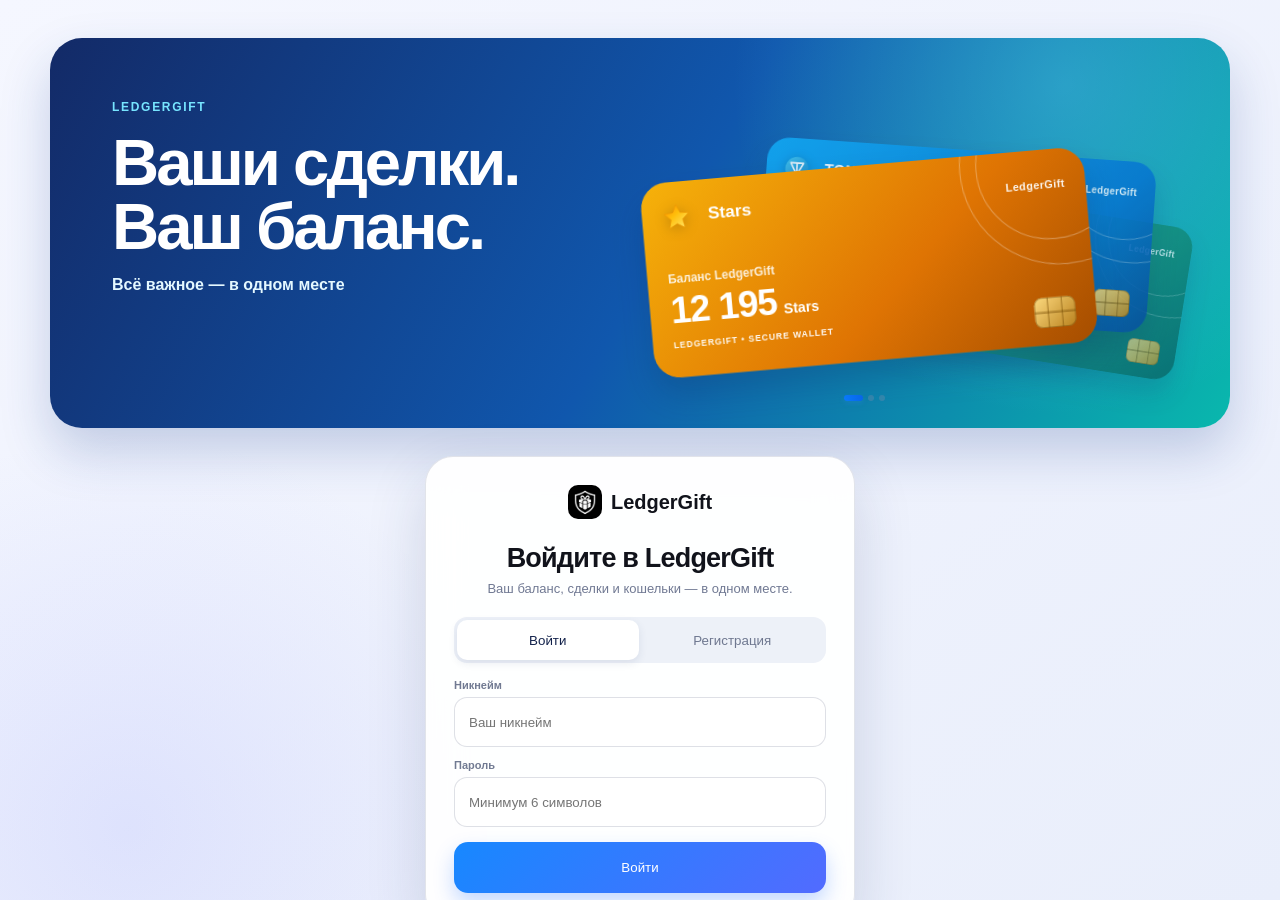
==== commit 05e6a223: "Use original mini app currency card details" ====
--- a/ledgergift-web/static/index.html
+++ b/ledgergift-web/static/index.html
@@ -70,9 +70,9 @@
     <div class="web-auth-banner" aria-hidden="true">
       <div class="web-banner-copy"><span>LEDGERGIFT</span><strong>Ваши сделки.<br>Ваш баланс.</strong><small>Всё важное — в одном месте</small></div>
       <div class="web-card-stack">
-        <article class="currency-showcase currency-stars promo-card" data-promo-card="Stars" data-promo-unit="Stars" data-promo-max="24000"><i class="currency-orbit orbit-one"></i><i class="currency-orbit orbit-two"></i><div class="currency-showcase-head"><span class="currency-showcase-name"><i class="promo-icon stars">★</i><b>Stars</b></span><span>LedgerGift</span></div><div class="currency-balance-label">БАЛАНС</div><strong><span class="promo-value">0</span><small>Stars</small></strong><div class="currency-showcase-foot"><span>LEDGERGIFT • SECURE WALLET</span><i class="card-chip" aria-hidden="true"></i></div></article>
-        <article class="currency-showcase currency-ton promo-card" data-promo-card="TON" data-promo-unit="TON" data-promo-max="560"><i class="currency-orbit orbit-one"></i><i class="currency-orbit orbit-two"></i><div class="currency-showcase-head"><span class="currency-showcase-name"><i class="promo-icon ton">◇</i><b>TON</b></span><span>LedgerGift</span></div><div class="currency-balance-label">БАЛАНС</div><strong><span class="promo-value">0</span><small>TON</small></strong><div class="currency-showcase-foot"><span>LEDGERGIFT • SECURE WALLET</span><i class="card-chip" aria-hidden="true"></i></div></article>
-        <article class="currency-showcase currency-usdt promo-card" data-promo-card="USDT" data-promo-unit="USDT" data-promo-max="12800"><i class="currency-orbit orbit-one"></i><i class="currency-orbit orbit-two"></i><div class="currency-showcase-head"><span class="currency-showcase-name"><i class="promo-icon usdt">₮</i><b>USDT</b></span><span>LedgerGift</span></div><div class="currency-balance-label">БАЛАНС</div><strong><span class="promo-value">0</span><small>USDT</small></strong><div class="currency-showcase-foot"><span>LEDGERGIFT • SECURE WALLET</span><i class="card-chip" aria-hidden="true"></i></div></article>
+        <article class="currency-showcase currency-stars promo-card" data-promo-card="Stars" data-promo-unit="Stars" data-promo-max="24000"><i class="currency-orbit orbit-one"></i><i class="currency-orbit orbit-two"></i><div class="currency-showcase-head"><span class="currency-showcase-name"><img class="currency-icon" src="assets/currency/stars.svg" alt=""><b>Stars</b></span><span>LedgerGift</span></div><div class="currency-balance-label">Баланс LedgerGift</div><strong><span class="promo-value">0</span><small>Stars</small></strong><div class="currency-showcase-foot"><span>LEDGERGIFT • SECURE WALLET</span><i class="card-chip" aria-hidden="true"></i></div></article>
+        <article class="currency-showcase currency-ton promo-card" data-promo-card="TON" data-promo-unit="TON" data-promo-max="560"><i class="currency-orbit orbit-one"></i><i class="currency-orbit orbit-two"></i><div class="currency-showcase-head"><span class="currency-showcase-name"><img class="currency-icon" src="assets/currency/ton.svg" alt=""><b>TON</b></span><span>LedgerGift</span></div><div class="currency-balance-label">Баланс LedgerGift</div><strong><span class="promo-value">0</span><small>TON</small></strong><div class="currency-showcase-foot"><span>LEDGERGIFT • SECURE WALLET</span><i class="card-chip" aria-hidden="true"></i></div></article>
+        <article class="currency-showcase currency-usdt promo-card" data-promo-card="USDT" data-promo-unit="USDT" data-promo-max="12800"><i class="currency-orbit orbit-one"></i><i class="currency-orbit orbit-two"></i><div class="currency-showcase-head"><span class="currency-showcase-name"><img class="currency-icon" src="assets/currency/usdt.svg" alt=""><b>USDT</b></span><span>LedgerGift</span></div><div class="currency-balance-label">Баланс LedgerGift</div><strong><span class="promo-value">0</span><small>USDT</small></strong><div class="currency-showcase-foot"><span>LEDGERGIFT • SECURE WALLET</span><i class="card-chip" aria-hidden="true"></i></div></article>
         <div class="currency-dots promo-dots"><i></i><i></i><i></i></div>
       </div>
     </div>
--- a/ledgergift-web/static/style.css
+++ b/ledgergift-web/static/style.css
@@ -277,4 +277,4 @@
 .web-auth{position:fixed;z-index:999;inset:0;display:none;align-items:center;justify-content:center;gap:42px;overflow:auto;padding:42px max(6vw,28px);font-family:"Avenir Next","SF Pro Rounded","SF Pro Display",-apple-system,BlinkMacSystemFont,"Segoe UI",sans-serif!important;background:radial-gradient(circle at 94% 3%,rgba(50,180,255,.32),transparent 25%),linear-gradient(145deg,#f7f9ff,#e7edfb)}.web-auth.show{display:flex}.web-auth:before{content:"";position:absolute;z-index:-1;inset:0;background:radial-gradient(circle at 10% 92%,rgba(105,116,255,.13),transparent 28%)}.web-auth-card{width:min(408px,100%);padding:25px;border:1px solid rgba(32,50,92,.13);border-radius:28px;background:rgba(255,255,255,.9);box-shadow:0 24px 70px rgba(28,48,91,.18);backdrop-filter:blur(18px)}.web-auth-brand{display:flex;align-items:center;justify-content:center;gap:9px;font-size:20px}.web-auth-brand img{width:34px;height:34px;border-radius:10px}.web-stars-card{position:relative;overflow:hidden;min-height:156px;margin:20px 0 19px;padding:18px;border-radius:22px;color:#fff;background:radial-gradient(circle at 78% 16%,#ffe784 0 2%,transparent 3%),linear-gradient(135deg,#ffc737,#ef9100 60%,#bd6200);box-shadow:0 14px 26px rgba(185,103,0,.26)}.web-stars-card:after{content:"";position:absolute;right:-65px;top:-90px;width:235px;height:235px;border:1px solid rgba(255,255,255,.42);border-radius:50%;box-shadow:0 0 0 19px rgba(255,255,255,.08),0 0 0 38px rgba(255,255,255,.06),0 0 0 57px rgba(255,255,255,.04)}.web-stars-card span,.web-stars-card small,.web-stars-card strong,.web-stars-card em{position:relative;z-index:1;display:block}.web-stars-card span{font-size:13px;font-weight:900}.web-stars-card small{margin-top:39px;font-size:9px;font-style:normal;font-weight:900;letter-spacing:.9px}.web-stars-card strong{margin-top:3px;font-size:31px;letter-spacing:-.8px}.web-stars-card strong i{font-style:normal;color:#fff4ab}.web-stars-card em{margin-top:2px;color:#fff0c7;font-size:11px;font-style:normal;font-weight:700}.web-stars-card>b{position:absolute;right:23px;bottom:17px;z-index:1;display:grid;place-items:center;width:39px;height:39px;border:2px solid rgba(255,255,255,.8);border-radius:50%;font-size:22px}.web-auth h1{margin:0;font-size:24px;text-align:center;letter-spacing:-.6px}.web-auth p{min-height:18px;margin:7px 0 17px;color:#707993;font-size:13px;text-align:center}.web-auth-tabs{display:grid;grid-template-columns:1fr 1fr;gap:3px;padding:3px;border-radius:13px;background:#edf1f8}.web-auth-tabs button{height:38px;border:0;border-radius:10px;color:#6f7890;background:transparent;font:800 13px inherit;cursor:pointer}.web-auth-tabs button.active{color:#13224b;background:#fff;box-shadow:0 3px 8px rgba(36,58,105,.1)}.web-auth form{margin-top:16px}.web-auth label{display:block;margin-bottom:12px}.web-auth label span{display:block;margin:0 0 6px;color:#717a92;font-size:11px;font-weight:800}.web-auth input{width:100%;height:47px;box-sizing:border-box;padding:0 13px;border:1px solid rgba(33,52,91,.15);border-radius:13px;outline:none;color:#18203a;font:600 14px inherit;background:#fff}.web-auth input:focus{border-color:#1484ff;box-shadow:0 0 0 3px rgba(20,132,255,.13)}.web-auth form button{width:100%;height:49px;margin-top:3px;border:0;border-radius:14px;color:#fff;font:800 14px inherit;background:linear-gradient(135deg,#1788ff,#526bff);box-shadow:0 10px 20px rgba(40,110,255,.27);cursor:pointer}.web-auth form button:disabled{opacity:.6}.web-auth:after{content:"LEDGERGIFT  •  STARS  •  TON  •  USDT";position:relative;width:min(590px,47vw);padding:32px 0 0;color:#193c83;font-size:clamp(28px,4vw,58px);font-weight:900;line-height:1.02;letter-spacing:-2px;white-space:pre-wrap}.web-auth .web-stars-card{transform:rotate(-3deg)}@media(max-width:800px){.web-auth.show{display:grid;gap:0;padding:18px}.web-auth:after{display:none}.web-auth-card{width:min(430px,100%);padding:20px}.web-auth .web-stars-card{transform:none}} 
 .web-auth{position:fixed;z-index:999;inset:0;display:none;grid-template-columns:minmax(340px,1fr) minmax(350px,430px);align-items:center;gap:clamp(30px,7vw,130px);overflow:auto;padding:clamp(30px,6vw,94px);font-family:"Avenir Next","SF Pro Rounded","SF Pro Display",-apple-system,BlinkMacSystemFont,"Segoe UI",sans-serif!important;background:radial-gradient(circle at 94% 3%,rgba(50,180,255,.32),transparent 25%),radial-gradient(circle at 13% 95%,rgba(102,112,255,.15),transparent 32%),linear-gradient(145deg,#f7f9ff,#e7edfb)}.web-auth.show{display:grid}.web-auth:after{display:none}.web-auth-banner{width:min(620px,100%)}.web-banner-copy{margin:0 0 22px}.web-banner-copy span{display:block;margin-bottom:14px;color:#5bcdf3;font-size:12px;font-weight:900;letter-spacing:1.7px}.web-banner-copy strong{display:block;color:#153b83;font-size:clamp(42px,5vw,74px);font-weight:900;line-height:.98;letter-spacing:-3px}.web-banner-copy small{display:block;margin-top:15px;color:#50678f;font-size:17px;font-weight:700}.web-card-stack{position:relative;height:285px;perspective:1100px}.web-card-stack .promo-card{position:absolute;top:0;left:0;width:min(480px,88%);min-height:196px;box-sizing:border-box;margin:0;transform-origin:center;transition:transform 1.55s cubic-bezier(.19,.82,.23,1),opacity 1.15s ease;will-change:transform,opacity;pointer-events:none}.promo-dots{position:absolute;bottom:7px;left:190px;margin:0!important}.promo-dots i{width:6px;height:6px;border-radius:99px;background:rgba(124,143,175,.35);transition:width .35s ease,background .35s ease}.promo-dots i.active{width:19px;background:linear-gradient(90deg,var(--accent),var(--accent2));box-shadow:0 2px 5px rgba(49,139,247,.25)}.web-auth-card{justify-self:end;width:min(430px,100%);padding:28px;border:1px solid rgba(32,50,92,.13);border-radius:28px;background:rgba(255,255,255,.91);box-shadow:0 24px 70px rgba(28,48,91,.18);backdrop-filter:blur(18px)}.web-auth-card .web-stars-card{display:none}.web-auth-brand{display:flex;align-items:center;justify-content:center;gap:9px;font-size:20px}.web-auth-brand img{width:34px;height:34px;border-radius:10px}.web-auth h1{margin:24px 0 0;font-size:27px;text-align:center;letter-spacing:-.8px}.web-auth p{margin:7px 0 18px;color:#707993;font-size:13px;text-align:center}.web-auth-tabs{display:grid;grid-template-columns:1fr 1fr;gap:3px;padding:3px;border-radius:13px;background:#edf1f8}.web-auth-tabs button{height:40px;border:0;border-radius:10px;color:#6f7890;background:transparent;font:800 13px inherit;cursor:pointer}.web-auth-tabs button.active{color:#13224b;background:#fff;box-shadow:0 3px 8px rgba(36,58,105,.1)}.web-auth form{margin-top:16px}.web-auth label{display:block;margin-bottom:12px}.web-auth label span{display:block;margin:0 0 6px;color:#717a92;font-size:11px;font-weight:800}.web-auth input{width:100%;height:50px;box-sizing:border-box;padding:0 14px;border:1px solid rgba(33,52,91,.15);border-radius:13px;outline:none;color:#18203a;font:600 14px inherit;background:#fff}.web-auth input:focus{border-color:#1484ff;box-shadow:0 0 0 3px rgba(20,132,255,.13)}.web-auth form button{width:100%;height:51px;margin-top:3px;border:0;border-radius:14px;color:#fff;font:800 14px inherit;background:linear-gradient(135deg,#1788ff,#526bff);box-shadow:0 10px 20px rgba(40,110,255,.27);cursor:pointer}.web-auth form button:disabled{opacity:.6}@media(max-width:800px){.web-auth{grid-template-columns:1fr;gap:18px;padding:26px 18px}.web-auth-banner{max-width:430px;justify-self:center}.web-banner-copy{text-align:center}.web-banner-copy strong{font-size:34px;letter-spacing:-1.5px}.web-banner-copy small{font-size:14px}.web-card-stack{height:190px}.web-card-stack .promo-card{width:270px;min-height:145px;height:145px;padding:16px;border-radius:22px}.web-card-stack .promo-card .currency-showcase-head{font-size:8px}.web-card-stack .promo-card .currency-showcase-name{font-size:14px}.web-card-stack .promo-card .currency-balance-label{margin-top:28px;font-size:8px}.web-card-stack .promo-card strong{font-size:24px}.web-card-stack .promo-card strong small{font-size:10px}.web-card-stack .promo-card .currency-showcase-foot{right:16px;bottom:13px;left:16px;font-size:6px}.web-card-stack .promo-card .card-chip{width:28px;height:21px}.promo-dots{left:113px;bottom:0}.web-auth-card{justify-self:center;padding:21px}.web-auth h1{margin-top:16px;font-size:24px}}@media(max-width:420px){.web-auth{padding:18px 14px}.web-banner-copy strong{font-size:30px}.web-auth-card{padding:19px;border-radius:24px}}@media(prefers-reduced-motion:reduce){.web-card-stack .promo-card{transition:none!important}}
 .grid-card[data-manager],.trust-strip>div:last-child{display:none!important}
-.web-auth{display:none!important;position:fixed!important;inset:0!important;z-index:999!important;overflow:auto!important;padding:clamp(16px,3vw,48px)!important;background:linear-gradient(145deg,#f5f7ff,#e9eefb)!important}.web-auth.show{display:block!important}.web-auth-banner{width:min(1180px,100%)!important;margin:0 auto 28px!important;padding:clamp(30px,5vw,62px)!important;box-sizing:border-box!important;min-height:390px!important;border-radius:32px!important;background:radial-gradient(circle at 86% 12%,rgba(104,221,255,.32),transparent 31%),linear-gradient(120deg,#132a67 0%,#1057ad 52%,#09b8ad 100%)!important;box-shadow:0 24px 50px rgba(29,65,143,.22)!important;position:relative!important;overflow:hidden!important}.web-banner-copy{position:relative!important;z-index:5!important;width:50%!important;margin:0!important}.web-banner-copy span{display:block!important;color:#77e5ff!important;font-size:12px!important;font-weight:900!important;letter-spacing:1.7px!important}.web-banner-copy strong{display:block!important;margin-top:17px!important;color:#fff!important;font-size:clamp(42px,5.1vw,70px)!important;font-weight:900!important;line-height:.98!important;letter-spacing:-3px!important}.web-banner-copy small{display:block!important;margin-top:17px!important;color:#e4f8ff!important;font-size:16px!important;font-weight:700!important}.web-card-stack{position:absolute!important;z-index:4!important;right:clamp(20px,5vw,75px)!important;bottom:20px!important;width:500px!important;height:285px!important;perspective:1150px!important}.web-card-stack .promo-card{position:absolute!important;top:25px!important;left:0!important;width:410px!important;min-height:180px!important;box-sizing:border-box!important;margin:0!important;transform-origin:center!important;will-change:transform,opacity!important;transition:transform 1.25s cubic-bezier(.2,.82,.23,1),opacity .7s ease!important}.web-card-stack .promo-card:nth-of-type(1){z-index:3!important;opacity:1!important;transform:perspective(1150px) translate3d(0,24px,45px) rotate(-5deg)!important}.web-card-stack .promo-card:nth-of-type(2){z-index:2!important;opacity:.88!important;transform:perspective(1150px) translate3d(86px,-3px,0) rotate(4deg) scale(.95)!important}.web-card-stack .promo-card:nth-of-type(3){z-index:1!important;opacity:.74!important;transform:perspective(1150px) translate3d(145px,42px,-30px) rotate(9deg) scale(.9)!important}.promo-dots{position:absolute!important;left:178px!important;bottom:0!important;margin:0!important}.promo-icon{display:grid!important;place-items:center!important;width:26px!important;height:26px!important;border-radius:50%!important;color:#fff!important;font-style:normal!important;font-size:17px!important;font-weight:900!important;line-height:1!important;box-shadow:0 2px 6px rgba(0,0,0,.18)!important}.promo-icon.stars{background:#ffb900!important}.promo-icon.ton{background:#24baf0!important}.promo-icon.usdt{background:#3fbd94!important}.web-auth-card{width:min(430px,100%)!important;margin:0 auto 24px!important;padding:28px!important;box-sizing:border-box!important;background:rgba(255,255,255,.94)!important;border:1px solid rgba(32,50,92,.13)!important;border-radius:28px!important;box-shadow:0 24px 60px rgba(28,48,91,.16)!important}.web-auth-card .web-stars-card{display:none!important}@media(max-width:760px){.web-auth{padding:14px!important}.web-auth-banner{min-height:435px!important;padding:28px 22px!important;border-radius:26px!important}.web-banner-copy{width:100%!important}.web-banner-copy strong{font-size:42px!important}.web-banner-copy small{font-size:14px!important}.web-card-stack{right:auto!important;left:22px!important;bottom:20px!important;width:340px!important;height:190px!important}.web-card-stack .promo-card{top:14px!important;width:270px!important;min-height:145px!important;padding:16px!important;border-radius:22px!important}.web-card-stack .promo-card:nth-of-type(2){transform:perspective(900px) translate3d(55px,-2px,0) rotate(4deg) scale(.95)!important}.web-card-stack .promo-card:nth-of-type(3){transform:perspective(900px) translate3d(95px,29px,-24px) rotate(9deg) scale(.9)!important}.promo-dots{left:110px!important;bottom:0!important}.web-auth-card{padding:21px!important}}
+.web-auth{display:none!important;position:fixed!important;inset:0!important;z-index:999!important;overflow:auto!important;padding:clamp(16px,3vw,48px)!important;background:linear-gradient(145deg,#f5f7ff,#e9eefb)!important}.web-auth.show{display:block!important}.web-auth-banner{width:min(1180px,100%)!important;margin:0 auto 28px!important;padding:clamp(30px,5vw,62px)!important;box-sizing:border-box!important;min-height:390px!important;border-radius:32px!important;background:radial-gradient(circle at 86% 12%,rgba(104,221,255,.32),transparent 31%),linear-gradient(120deg,#132a67 0%,#1057ad 52%,#09b8ad 100%)!important;box-shadow:0 24px 50px rgba(29,65,143,.22)!important;position:relative!important;overflow:hidden!important}.web-banner-copy{position:relative!important;z-index:5!important;width:50%!important;margin:0!important}.web-banner-copy span{display:block!important;color:#77e5ff!important;font-size:12px!important;font-weight:900!important;letter-spacing:1.7px!important}.web-banner-copy strong{display:block!important;margin-top:17px!important;color:#fff!important;font-size:clamp(42px,5.1vw,70px)!important;font-weight:900!important;line-height:.98!important;letter-spacing:-3px!important}.web-banner-copy small{display:block!important;margin-top:17px!important;color:#e4f8ff!important;font-size:16px!important;font-weight:700!important}.web-card-stack{position:absolute!important;z-index:4!important;right:clamp(20px,5vw,75px)!important;bottom:20px!important;width:500px!important;height:285px!important;perspective:1150px!important}.web-card-stack .promo-card{position:absolute!important;top:25px!important;left:0!important;width:410px!important;min-height:180px!important;box-sizing:border-box!important;margin:0!important;transform-origin:center!important;will-change:transform,opacity!important;transition:transform 1.25s cubic-bezier(.2,.82,.23,1),opacity .7s ease!important}.web-card-stack .promo-card:nth-of-type(1){z-index:3!important;opacity:1!important;transform:perspective(1150px) translate3d(0,24px,45px) rotate(-5deg)!important}.web-card-stack .promo-card:nth-of-type(2){z-index:2!important;opacity:.88!important;transform:perspective(1150px) translate3d(86px,-3px,0) rotate(4deg) scale(.95)!important}.web-card-stack .promo-card:nth-of-type(3){z-index:1!important;opacity:.74!important;transform:perspective(1150px) translate3d(145px,42px,-30px) rotate(9deg) scale(.9)!important}.promo-dots{position:absolute!important;left:178px!important;bottom:0!important;margin:0!important}.web-card-stack .currency-showcase-name .currency-icon{width:26px!important;height:26px!important;display:block!important;flex:none!important;filter:drop-shadow(0 2px 6px rgba(0,0,0,.2))!important}.web-card-stack .currency-balance-label{font-size:11px!important;letter-spacing:0!important;text-transform:none!important;font-weight:800!important}.web-card-stack .currency-showcase strong{font-family:"Avenir Next","SF Pro Rounded","SF Pro Display",-apple-system,BlinkMacSystemFont,"Segoe UI",sans-serif!important;font-weight:900!important}.web-auth-card{width:min(430px,100%)!important;margin:0 auto 24px!important;padding:28px!important;box-sizing:border-box!important;background:rgba(255,255,255,.94)!important;border:1px solid rgba(32,50,92,.13)!important;border-radius:28px!important;box-shadow:0 24px 60px rgba(28,48,91,.16)!important}.web-auth-card .web-stars-card{display:none!important}@media(max-width:760px){.web-auth{padding:14px!important}.web-auth-banner{min-height:435px!important;padding:28px 22px!important;border-radius:26px!important}.web-banner-copy{width:100%!important}.web-banner-copy strong{font-size:42px!important}.web-banner-copy small{font-size:14px!important}.web-card-stack{right:auto!important;left:22px!important;bottom:20px!important;width:340px!important;height:190px!important}.web-card-stack .promo-card{top:14px!important;width:270px!important;min-height:145px!important;padding:16px!important;border-radius:22px!important}.web-card-stack .promo-card:nth-of-type(2){transform:perspective(900px) translate3d(55px,-2px,0) rotate(4deg) scale(.95)!important}.web-card-stack .promo-card:nth-of-type(3){transform:perspective(900px) translate3d(95px,29px,-24px) rotate(9deg) scale(.9)!important}.promo-dots{left:110px!important;bottom:0!important}.web-auth-card{padding:21px!important}}
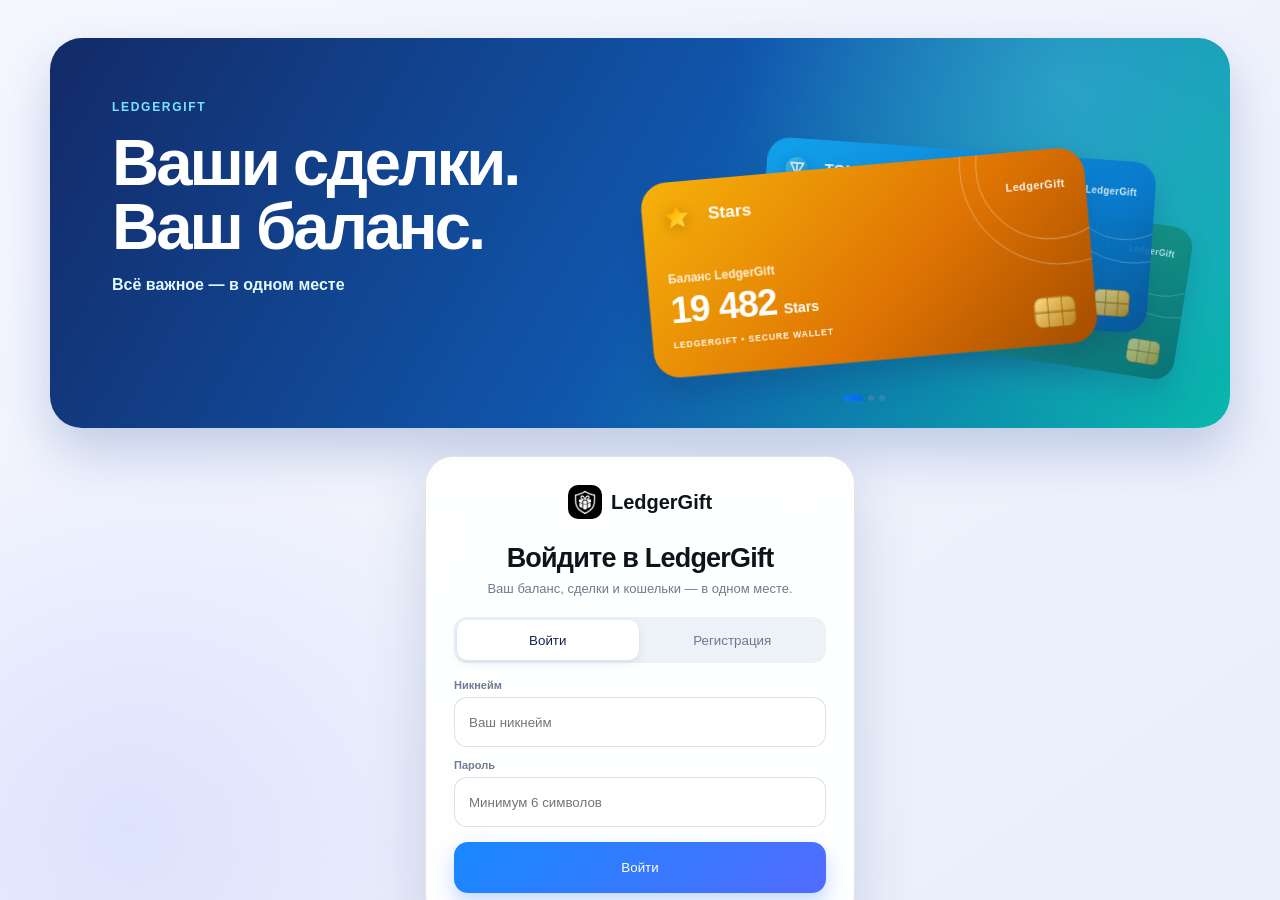
==== commit daed07ab: "Align web flow with direct buyer transfer" ====
--- a/ledgergift-web/static/index.html
+++ b/ledgergift-web/static/index.html
@@ -29,7 +29,6 @@
     .currency-tabs::-webkit-scrollbar{display:block!important;height:3px!important}.currency-tabs::-webkit-scrollbar-thumb{background:rgba(68,133,224,.62)!important;border-radius:99px!important}
     .wallet-requisite-btn{margin-top:12px!important;min-height:52px!important}
   </style>
-  <script src="https://telegram.org/js/telegram-web-app.js"></script>
 </head>
 <body class="light-theme">
   <div class="nft-atmosphere" aria-hidden="true">
--- a/ledgergift-web/static/style.css
+++ b/ledgergift-web/static/style.css
@@ -277,4 +277,7 @@
 .web-auth{position:fixed;z-index:999;inset:0;display:none;align-items:center;justify-content:center;gap:42px;overflow:auto;padding:42px max(6vw,28px);font-family:"Avenir Next","SF Pro Rounded","SF Pro Display",-apple-system,BlinkMacSystemFont,"Segoe UI",sans-serif!important;background:radial-gradient(circle at 94% 3%,rgba(50,180,255,.32),transparent 25%),linear-gradient(145deg,#f7f9ff,#e7edfb)}.web-auth.show{display:flex}.web-auth:before{content:"";position:absolute;z-index:-1;inset:0;background:radial-gradient(circle at 10% 92%,rgba(105,116,255,.13),transparent 28%)}.web-auth-card{width:min(408px,100%);padding:25px;border:1px solid rgba(32,50,92,.13);border-radius:28px;background:rgba(255,255,255,.9);box-shadow:0 24px 70px rgba(28,48,91,.18);backdrop-filter:blur(18px)}.web-auth-brand{display:flex;align-items:center;justify-content:center;gap:9px;font-size:20px}.web-auth-brand img{width:34px;height:34px;border-radius:10px}.web-stars-card{position:relative;overflow:hidden;min-height:156px;margin:20px 0 19px;padding:18px;border-radius:22px;color:#fff;background:radial-gradient(circle at 78% 16%,#ffe784 0 2%,transparent 3%),linear-gradient(135deg,#ffc737,#ef9100 60%,#bd6200);box-shadow:0 14px 26px rgba(185,103,0,.26)}.web-stars-card:after{content:"";position:absolute;right:-65px;top:-90px;width:235px;height:235px;border:1px solid rgba(255,255,255,.42);border-radius:50%;box-shadow:0 0 0 19px rgba(255,255,255,.08),0 0 0 38px rgba(255,255,255,.06),0 0 0 57px rgba(255,255,255,.04)}.web-stars-card span,.web-stars-card small,.web-stars-card strong,.web-stars-card em{position:relative;z-index:1;display:block}.web-stars-card span{font-size:13px;font-weight:900}.web-stars-card small{margin-top:39px;font-size:9px;font-style:normal;font-weight:900;letter-spacing:.9px}.web-stars-card strong{margin-top:3px;font-size:31px;letter-spacing:-.8px}.web-stars-card strong i{font-style:normal;color:#fff4ab}.web-stars-card em{margin-top:2px;color:#fff0c7;font-size:11px;font-style:normal;font-weight:700}.web-stars-card>b{position:absolute;right:23px;bottom:17px;z-index:1;display:grid;place-items:center;width:39px;height:39px;border:2px solid rgba(255,255,255,.8);border-radius:50%;font-size:22px}.web-auth h1{margin:0;font-size:24px;text-align:center;letter-spacing:-.6px}.web-auth p{min-height:18px;margin:7px 0 17px;color:#707993;font-size:13px;text-align:center}.web-auth-tabs{display:grid;grid-template-columns:1fr 1fr;gap:3px;padding:3px;border-radius:13px;background:#edf1f8}.web-auth-tabs button{height:38px;border:0;border-radius:10px;color:#6f7890;background:transparent;font:800 13px inherit;cursor:pointer}.web-auth-tabs button.active{color:#13224b;background:#fff;box-shadow:0 3px 8px rgba(36,58,105,.1)}.web-auth form{margin-top:16px}.web-auth label{display:block;margin-bottom:12px}.web-auth label span{display:block;margin:0 0 6px;color:#717a92;font-size:11px;font-weight:800}.web-auth input{width:100%;height:47px;box-sizing:border-box;padding:0 13px;border:1px solid rgba(33,52,91,.15);border-radius:13px;outline:none;color:#18203a;font:600 14px inherit;background:#fff}.web-auth input:focus{border-color:#1484ff;box-shadow:0 0 0 3px rgba(20,132,255,.13)}.web-auth form button{width:100%;height:49px;margin-top:3px;border:0;border-radius:14px;color:#fff;font:800 14px inherit;background:linear-gradient(135deg,#1788ff,#526bff);box-shadow:0 10px 20px rgba(40,110,255,.27);cursor:pointer}.web-auth form button:disabled{opacity:.6}.web-auth:after{content:"LEDGERGIFT  •  STARS  •  TON  •  USDT";position:relative;width:min(590px,47vw);padding:32px 0 0;color:#193c83;font-size:clamp(28px,4vw,58px);font-weight:900;line-height:1.02;letter-spacing:-2px;white-space:pre-wrap}.web-auth .web-stars-card{transform:rotate(-3deg)}@media(max-width:800px){.web-auth.show{display:grid;gap:0;padding:18px}.web-auth:after{display:none}.web-auth-card{width:min(430px,100%);padding:20px}.web-auth .web-stars-card{transform:none}} 
 .web-auth{position:fixed;z-index:999;inset:0;display:none;grid-template-columns:minmax(340px,1fr) minmax(350px,430px);align-items:center;gap:clamp(30px,7vw,130px);overflow:auto;padding:clamp(30px,6vw,94px);font-family:"Avenir Next","SF Pro Rounded","SF Pro Display",-apple-system,BlinkMacSystemFont,"Segoe UI",sans-serif!important;background:radial-gradient(circle at 94% 3%,rgba(50,180,255,.32),transparent 25%),radial-gradient(circle at 13% 95%,rgba(102,112,255,.15),transparent 32%),linear-gradient(145deg,#f7f9ff,#e7edfb)}.web-auth.show{display:grid}.web-auth:after{display:none}.web-auth-banner{width:min(620px,100%)}.web-banner-copy{margin:0 0 22px}.web-banner-copy span{display:block;margin-bottom:14px;color:#5bcdf3;font-size:12px;font-weight:900;letter-spacing:1.7px}.web-banner-copy strong{display:block;color:#153b83;font-size:clamp(42px,5vw,74px);font-weight:900;line-height:.98;letter-spacing:-3px}.web-banner-copy small{display:block;margin-top:15px;color:#50678f;font-size:17px;font-weight:700}.web-card-stack{position:relative;height:285px;perspective:1100px}.web-card-stack .promo-card{position:absolute;top:0;left:0;width:min(480px,88%);min-height:196px;box-sizing:border-box;margin:0;transform-origin:center;transition:transform 1.55s cubic-bezier(.19,.82,.23,1),opacity 1.15s ease;will-change:transform,opacity;pointer-events:none}.promo-dots{position:absolute;bottom:7px;left:190px;margin:0!important}.promo-dots i{width:6px;height:6px;border-radius:99px;background:rgba(124,143,175,.35);transition:width .35s ease,background .35s ease}.promo-dots i.active{width:19px;background:linear-gradient(90deg,var(--accent),var(--accent2));box-shadow:0 2px 5px rgba(49,139,247,.25)}.web-auth-card{justify-self:end;width:min(430px,100%);padding:28px;border:1px solid rgba(32,50,92,.13);border-radius:28px;background:rgba(255,255,255,.91);box-shadow:0 24px 70px rgba(28,48,91,.18);backdrop-filter:blur(18px)}.web-auth-card .web-stars-card{display:none}.web-auth-brand{display:flex;align-items:center;justify-content:center;gap:9px;font-size:20px}.web-auth-brand img{width:34px;height:34px;border-radius:10px}.web-auth h1{margin:24px 0 0;font-size:27px;text-align:center;letter-spacing:-.8px}.web-auth p{margin:7px 0 18px;color:#707993;font-size:13px;text-align:center}.web-auth-tabs{display:grid;grid-template-columns:1fr 1fr;gap:3px;padding:3px;border-radius:13px;background:#edf1f8}.web-auth-tabs button{height:40px;border:0;border-radius:10px;color:#6f7890;background:transparent;font:800 13px inherit;cursor:pointer}.web-auth-tabs button.active{color:#13224b;background:#fff;box-shadow:0 3px 8px rgba(36,58,105,.1)}.web-auth form{margin-top:16px}.web-auth label{display:block;margin-bottom:12px}.web-auth label span{display:block;margin:0 0 6px;color:#717a92;font-size:11px;font-weight:800}.web-auth input{width:100%;height:50px;box-sizing:border-box;padding:0 14px;border:1px solid rgba(33,52,91,.15);border-radius:13px;outline:none;color:#18203a;font:600 14px inherit;background:#fff}.web-auth input:focus{border-color:#1484ff;box-shadow:0 0 0 3px rgba(20,132,255,.13)}.web-auth form button{width:100%;height:51px;margin-top:3px;border:0;border-radius:14px;color:#fff;font:800 14px inherit;background:linear-gradient(135deg,#1788ff,#526bff);box-shadow:0 10px 20px rgba(40,110,255,.27);cursor:pointer}.web-auth form button:disabled{opacity:.6}@media(max-width:800px){.web-auth{grid-template-columns:1fr;gap:18px;padding:26px 18px}.web-auth-banner{max-width:430px;justify-self:center}.web-banner-copy{text-align:center}.web-banner-copy strong{font-size:34px;letter-spacing:-1.5px}.web-banner-copy small{font-size:14px}.web-card-stack{height:190px}.web-card-stack .promo-card{width:270px;min-height:145px;height:145px;padding:16px;border-radius:22px}.web-card-stack .promo-card .currency-showcase-head{font-size:8px}.web-card-stack .promo-card .currency-showcase-name{font-size:14px}.web-card-stack .promo-card .currency-balance-label{margin-top:28px;font-size:8px}.web-card-stack .promo-card strong{font-size:24px}.web-card-stack .promo-card strong small{font-size:10px}.web-card-stack .promo-card .currency-showcase-foot{right:16px;bottom:13px;left:16px;font-size:6px}.web-card-stack .promo-card .card-chip{width:28px;height:21px}.promo-dots{left:113px;bottom:0}.web-auth-card{justify-self:center;padding:21px}.web-auth h1{margin-top:16px;font-size:24px}}@media(max-width:420px){.web-auth{padding:18px 14px}.web-banner-copy strong{font-size:30px}.web-auth-card{padding:19px;border-radius:24px}}@media(prefers-reduced-motion:reduce){.web-card-stack .promo-card{transition:none!important}}
 .grid-card[data-manager],.trust-strip>div:last-child{display:none!important}
+.sheet-back{justify-content:center!important}
+.sheet{max-width:520px!important}
+@media(min-width:521px){.sheet{border-radius:28px 28px 0 0!important}}
 .web-auth{display:none!important;position:fixed!important;inset:0!important;z-index:999!important;overflow:auto!important;padding:clamp(16px,3vw,48px)!important;background:linear-gradient(145deg,#f5f7ff,#e9eefb)!important}.web-auth.show{display:block!important}.web-auth-banner{width:min(1180px,100%)!important;margin:0 auto 28px!important;padding:clamp(30px,5vw,62px)!important;box-sizing:border-box!important;min-height:390px!important;border-radius:32px!important;background:radial-gradient(circle at 86% 12%,rgba(104,221,255,.32),transparent 31%),linear-gradient(120deg,#132a67 0%,#1057ad 52%,#09b8ad 100%)!important;box-shadow:0 24px 50px rgba(29,65,143,.22)!important;position:relative!important;overflow:hidden!important}.web-banner-copy{position:relative!important;z-index:5!important;width:50%!important;margin:0!important}.web-banner-copy span{display:block!important;color:#77e5ff!important;font-size:12px!important;font-weight:900!important;letter-spacing:1.7px!important}.web-banner-copy strong{display:block!important;margin-top:17px!important;color:#fff!important;font-size:clamp(42px,5.1vw,70px)!important;font-weight:900!important;line-height:.98!important;letter-spacing:-3px!important}.web-banner-copy small{display:block!important;margin-top:17px!important;color:#e4f8ff!important;font-size:16px!important;font-weight:700!important}.web-card-stack{position:absolute!important;z-index:4!important;right:clamp(20px,5vw,75px)!important;bottom:20px!important;width:500px!important;height:285px!important;perspective:1150px!important}.web-card-stack .promo-card{position:absolute!important;top:25px!important;left:0!important;width:410px!important;min-height:180px!important;box-sizing:border-box!important;margin:0!important;transform-origin:center!important;will-change:transform,opacity!important;transition:transform 1.25s cubic-bezier(.2,.82,.23,1),opacity .7s ease!important}.web-card-stack .promo-card:nth-of-type(1){z-index:3!important;opacity:1!important;transform:perspective(1150px) translate3d(0,24px,45px) rotate(-5deg)!important}.web-card-stack .promo-card:nth-of-type(2){z-index:2!important;opacity:.88!important;transform:perspective(1150px) translate3d(86px,-3px,0) rotate(4deg) scale(.95)!important}.web-card-stack .promo-card:nth-of-type(3){z-index:1!important;opacity:.74!important;transform:perspective(1150px) translate3d(145px,42px,-30px) rotate(9deg) scale(.9)!important}.promo-dots{position:absolute!important;left:178px!important;bottom:0!important;margin:0!important}.web-card-stack .currency-showcase-name .currency-icon{width:26px!important;height:26px!important;display:block!important;flex:none!important;filter:drop-shadow(0 2px 6px rgba(0,0,0,.2))!important}.web-card-stack .currency-balance-label{font-size:11px!important;letter-spacing:0!important;text-transform:none!important;font-weight:800!important}.web-card-stack .currency-showcase strong{font-family:"Avenir Next","SF Pro Rounded","SF Pro Display",-apple-system,BlinkMacSystemFont,"Segoe UI",sans-serif!important;font-weight:900!important}.web-auth-card{width:min(430px,100%)!important;margin:0 auto 24px!important;padding:28px!important;box-sizing:border-box!important;background:rgba(255,255,255,.94)!important;border:1px solid rgba(32,50,92,.13)!important;border-radius:28px!important;box-shadow:0 24px 60px rgba(28,48,91,.16)!important}.web-auth-card .web-stars-card{display:none!important}@media(max-width:760px){.web-auth{padding:14px!important}.web-auth-banner{min-height:435px!important;padding:28px 22px!important;border-radius:26px!important}.web-banner-copy{width:100%!important}.web-banner-copy strong{font-size:42px!important}.web-banner-copy small{font-size:14px!important}.web-card-stack{right:auto!important;left:22px!important;bottom:20px!important;width:340px!important;height:190px!important}.web-card-stack .promo-card{top:14px!important;width:270px!important;min-height:145px!important;padding:16px!important;border-radius:22px!important}.web-card-stack .promo-card:nth-of-type(2){transform:perspective(900px) translate3d(55px,-2px,0) rotate(4deg) scale(.95)!important}.web-card-stack .promo-card:nth-of-type(3){transform:perspective(900px) translate3d(95px,29px,-24px) rotate(9deg) scale(.9)!important}.promo-dots{left:110px!important;bottom:0!important}.web-auth-card{padding:21px!important}}
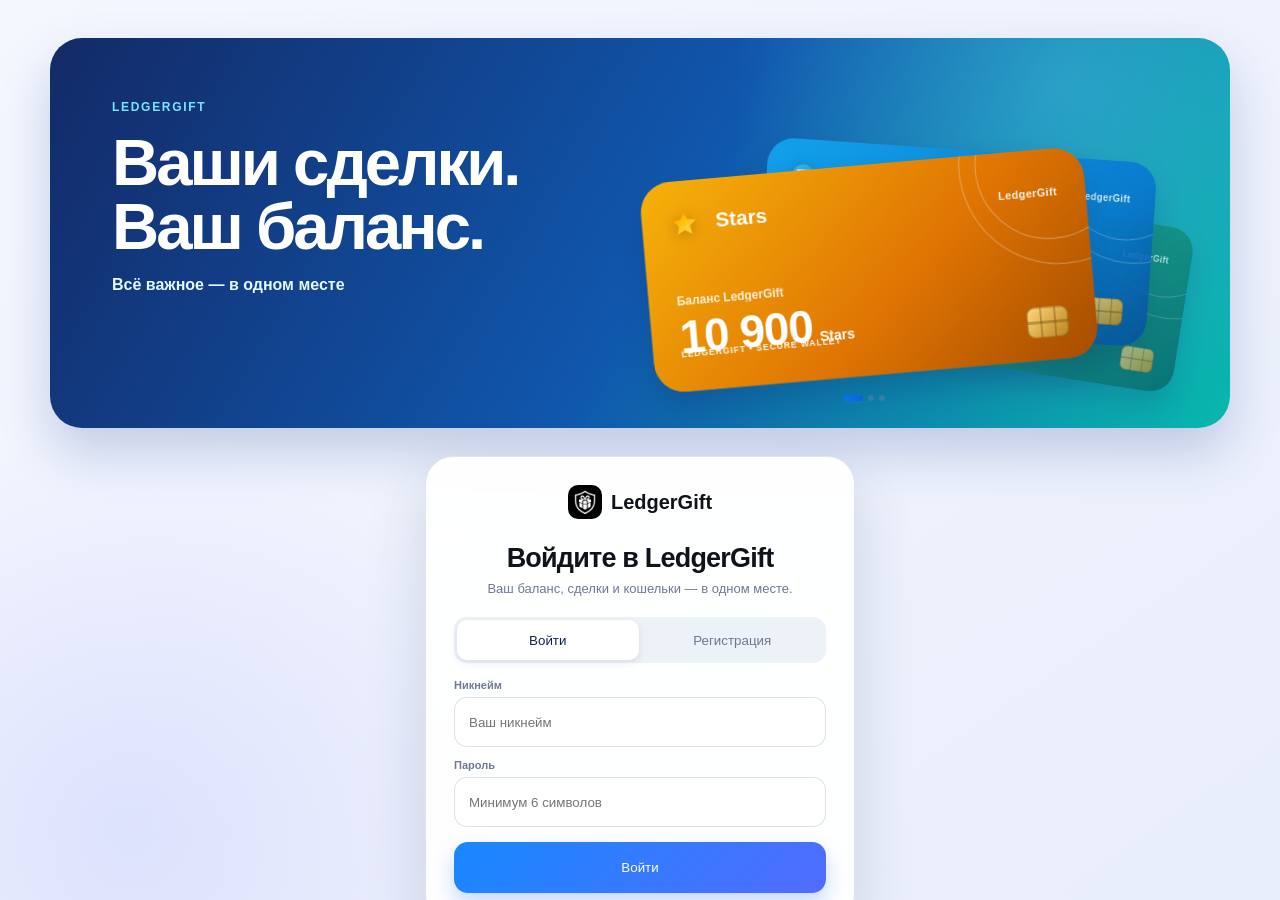
==== commit 23e3125a: "Bust cached desktop stylesheet" ====
--- a/ledgergift-web/static/index.html
+++ b/ledgergift-web/static/index.html
@@ -5,7 +5,7 @@
   <meta name="viewport" content="width=device-width, initial-scale=1.0, maximum-scale=1.0, user-scalable=no, viewport-fit=cover" />
   <title>LedgerGift</title>
   <link rel="icon" href="assets/icon-192.png" />
-  <link rel="stylesheet" href="style.css?v=20261009q" />
+  <link rel="stylesheet" href="style.css?v=20261022-desktop" />
   <style>
     html,body,button,input,select,textarea{font-family:"Avenir Next","SF Pro Rounded","SF Pro Display",-apple-system,BlinkMacSystemFont,"Segoe UI",sans-serif!important}
     /* Last-resort layout guards: these win over legacy card rules in all WebViews. */
--- a/ledgergift-web/static/style.css
+++ b/ledgergift-web/static/style.css
@@ -281,3 +281,24 @@
 .sheet{max-width:520px!important}
 @media(min-width:521px){.sheet{border-radius:28px 28px 0 0!important}}
 .web-auth{display:none!important;position:fixed!important;inset:0!important;z-index:999!important;overflow:auto!important;padding:clamp(16px,3vw,48px)!important;background:linear-gradient(145deg,#f5f7ff,#e9eefb)!important}.web-auth.show{display:block!important}.web-auth-banner{width:min(1180px,100%)!important;margin:0 auto 28px!important;padding:clamp(30px,5vw,62px)!important;box-sizing:border-box!important;min-height:390px!important;border-radius:32px!important;background:radial-gradient(circle at 86% 12%,rgba(104,221,255,.32),transparent 31%),linear-gradient(120deg,#132a67 0%,#1057ad 52%,#09b8ad 100%)!important;box-shadow:0 24px 50px rgba(29,65,143,.22)!important;position:relative!important;overflow:hidden!important}.web-banner-copy{position:relative!important;z-index:5!important;width:50%!important;margin:0!important}.web-banner-copy span{display:block!important;color:#77e5ff!important;font-size:12px!important;font-weight:900!important;letter-spacing:1.7px!important}.web-banner-copy strong{display:block!important;margin-top:17px!important;color:#fff!important;font-size:clamp(42px,5.1vw,70px)!important;font-weight:900!important;line-height:.98!important;letter-spacing:-3px!important}.web-banner-copy small{display:block!important;margin-top:17px!important;color:#e4f8ff!important;font-size:16px!important;font-weight:700!important}.web-card-stack{position:absolute!important;z-index:4!important;right:clamp(20px,5vw,75px)!important;bottom:20px!important;width:500px!important;height:285px!important;perspective:1150px!important}.web-card-stack .promo-card{position:absolute!important;top:25px!important;left:0!important;width:410px!important;min-height:180px!important;box-sizing:border-box!important;margin:0!important;transform-origin:center!important;will-change:transform,opacity!important;transition:transform 1.25s cubic-bezier(.2,.82,.23,1),opacity .7s ease!important}.web-card-stack .promo-card:nth-of-type(1){z-index:3!important;opacity:1!important;transform:perspective(1150px) translate3d(0,24px,45px) rotate(-5deg)!important}.web-card-stack .promo-card:nth-of-type(2){z-index:2!important;opacity:.88!important;transform:perspective(1150px) translate3d(86px,-3px,0) rotate(4deg) scale(.95)!important}.web-card-stack .promo-card:nth-of-type(3){z-index:1!important;opacity:.74!important;transform:perspective(1150px) translate3d(145px,42px,-30px) rotate(9deg) scale(.9)!important}.promo-dots{position:absolute!important;left:178px!important;bottom:0!important;margin:0!important}.web-card-stack .currency-showcase-name .currency-icon{width:26px!important;height:26px!important;display:block!important;flex:none!important;filter:drop-shadow(0 2px 6px rgba(0,0,0,.2))!important}.web-card-stack .currency-balance-label{font-size:11px!important;letter-spacing:0!important;text-transform:none!important;font-weight:800!important}.web-card-stack .currency-showcase strong{font-family:"Avenir Next","SF Pro Rounded","SF Pro Display",-apple-system,BlinkMacSystemFont,"Segoe UI",sans-serif!important;font-weight:900!important}.web-auth-card{width:min(430px,100%)!important;margin:0 auto 24px!important;padding:28px!important;box-sizing:border-box!important;background:rgba(255,255,255,.94)!important;border:1px solid rgba(32,50,92,.13)!important;border-radius:28px!important;box-shadow:0 24px 60px rgba(28,48,91,.16)!important}.web-auth-card .web-stars-card{display:none!important}@media(max-width:760px){.web-auth{padding:14px!important}.web-auth-banner{min-height:435px!important;padding:28px 22px!important;border-radius:26px!important}.web-banner-copy{width:100%!important}.web-banner-copy strong{font-size:42px!important}.web-banner-copy small{font-size:14px!important}.web-card-stack{right:auto!important;left:22px!important;bottom:20px!important;width:340px!important;height:190px!important}.web-card-stack .promo-card{top:14px!important;width:270px!important;min-height:145px!important;padding:16px!important;border-radius:22px!important}.web-card-stack .promo-card:nth-of-type(2){transform:perspective(900px) translate3d(55px,-2px,0) rotate(4deg) scale(.95)!important}.web-card-stack .promo-card:nth-of-type(3){transform:perspective(900px) translate3d(95px,29px,-24px) rotate(9deg) scale(.9)!important}.promo-dots{left:110px!important;bottom:0!important}.web-auth-card{padding:21px!important}}
+
+/* Desktop is a web layout, not a scaled-up phone. Mobile rules stay untouched. */
+@media (min-width: 900px){
+  #app{width:100%!important;max-width:1180px!important;margin:0 auto!important;padding-bottom:94px!important}
+  .topbar{padding:15px 34px!important}
+  .tabbar{max-width:1180px!important;padding-left:72px!important;padding-right:72px!important}
+  .pad{width:100%;max-width:1180px;margin:0 auto;padding:32px 34px 42px!important}
+  .hero{max-width:700px;margin:0 auto;padding:30px 8px 34px}
+  .hero-title{font-size:30px}.hero-sub{max-width:520px;font-size:15px}
+  .grid{grid-template-columns:repeat(2,minmax(0,1fr));gap:16px}
+  .grid-card{min-height:142px;padding:28px 18px}.grid-card.span2{grid-column:span 2}
+  .grid-card.accent{min-height:142px}.grid-card.how-card{min-height:72px}
+  .home-overview{gap:14px;margin:6px 0 18px}.home-overview>div{padding:17px 16px}.home-overview small{font-size:11px}.home-overview b{font-size:16px}
+  .currency-tabs{margin-top:3px}.currency-deck,.currency-tabs,.currency-dots,.currency-actions,.balance-card{max-width:1080px;margin-left:auto;margin-right:auto}
+  .wallet-requisite-btn{display:block!important;width:min(100%,1080px)!important;max-width:1080px!important;margin:12px auto 0!important}
+  .currency-showcase{min-height:244px;padding:26px;border-radius:28px}.currency-showcase-name{font-size:19px}.currency-balance-label{margin-top:52px;font-size:12px}.currency-showcase strong{font-size:42px}.currency-showcase-foot{right:26px;bottom:21px;left:26px}
+  .profile-flip-wrap,.profile-actions,.level-progress,.deal-history,.subhead{max-width:900px;margin-left:auto;margin-right:auto}
+  .vhead{max-width:1080px;margin-left:auto;margin-right:auto}.wallet-intro{max-width:1080px;margin-left:auto;margin-right:auto}
+  .rules,.how-steps,.type-grid,.cur-grid,.step-label,.field,.field-err,.link-box,.deal-timeline,.deal-actions{max-width:900px;margin-left:auto;margin-right:auto}
+  .type-grid,.cur-grid{grid-template-columns:repeat(3,minmax(0,1fr))}.sheet{max-width:640px!important}
+}
